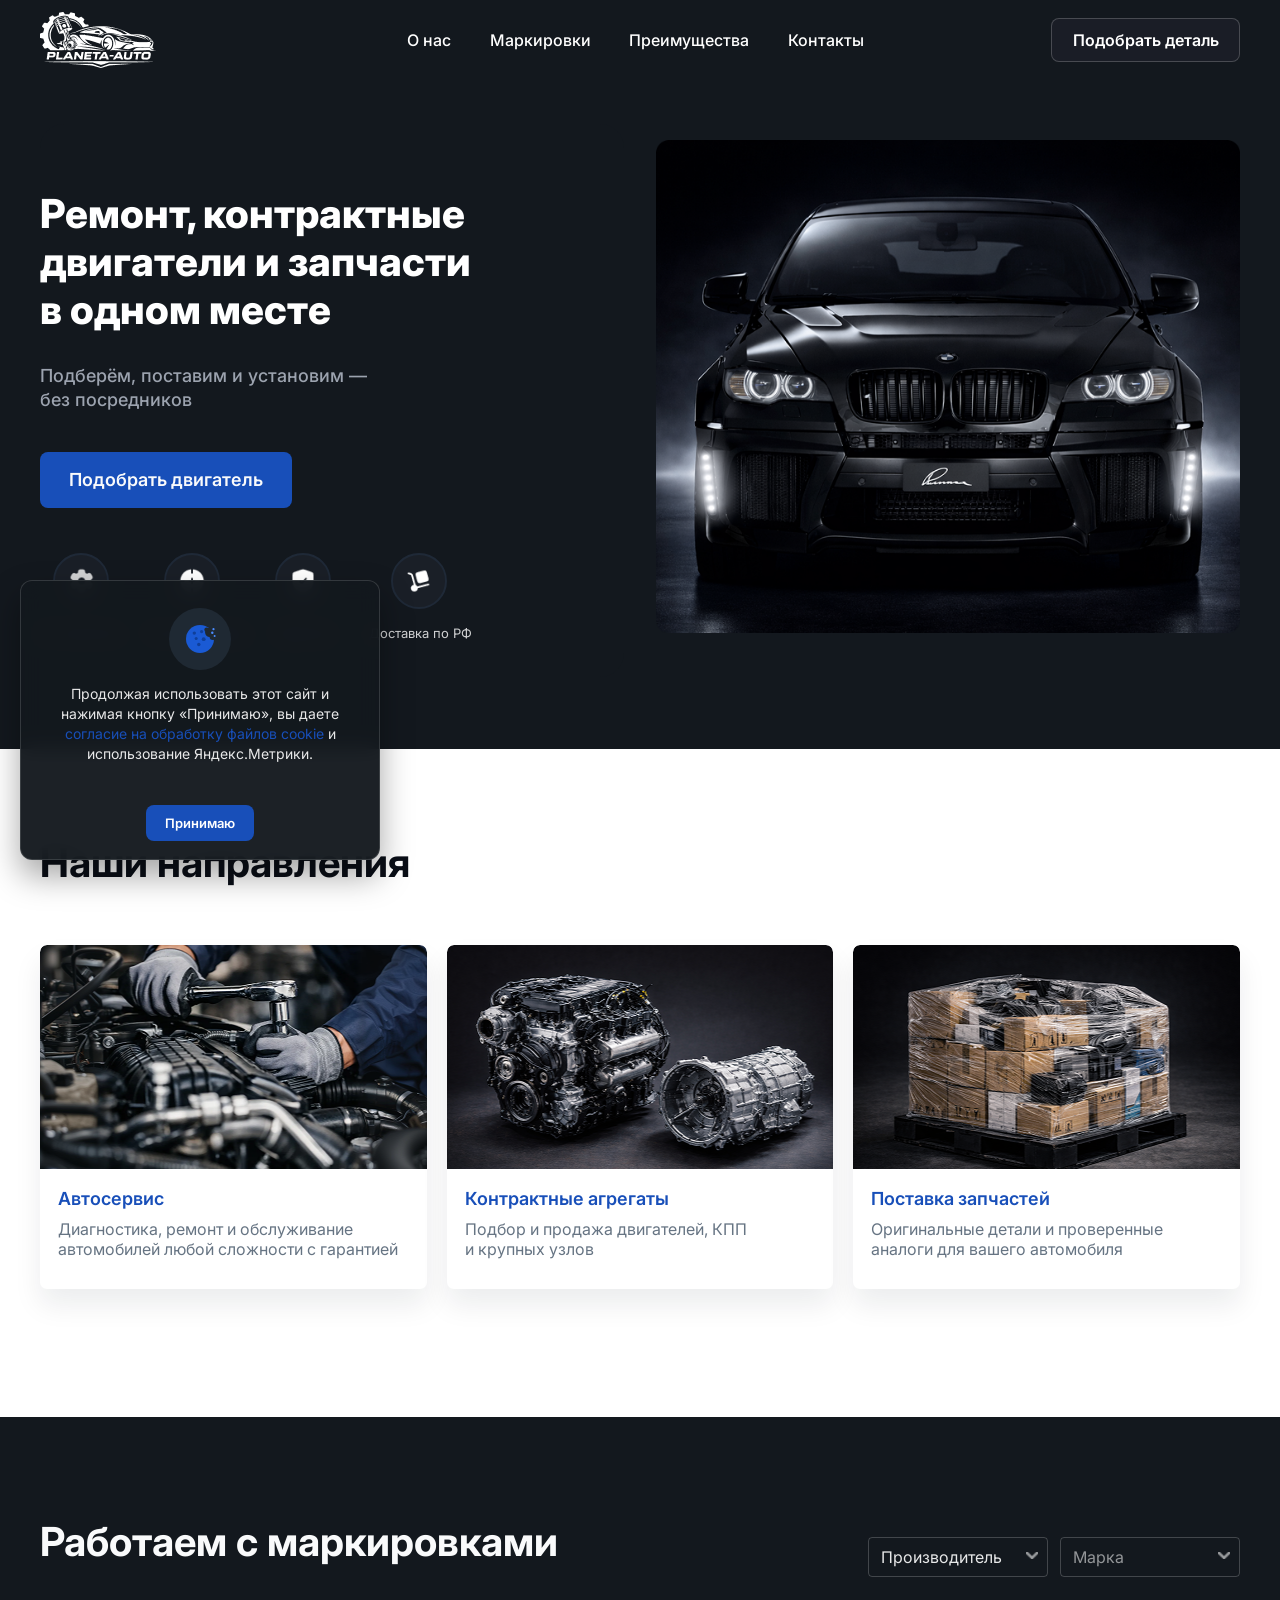
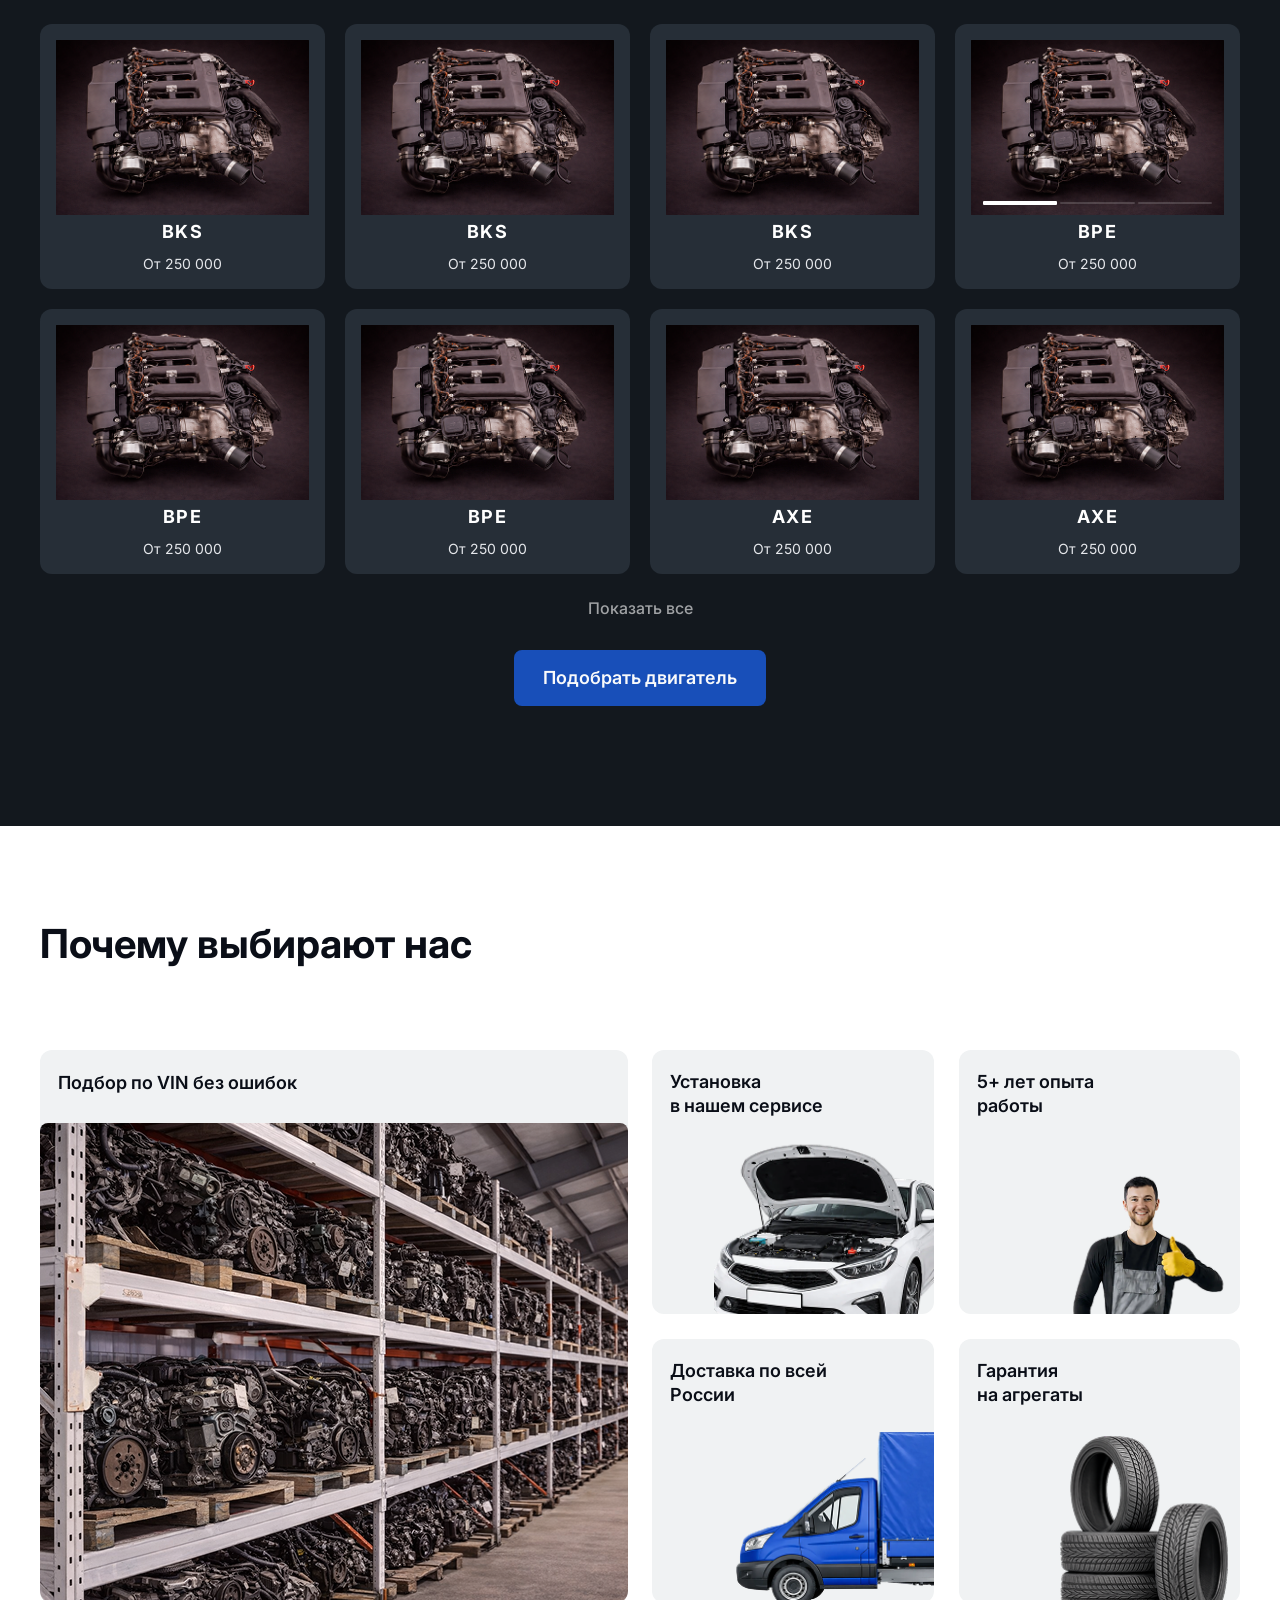
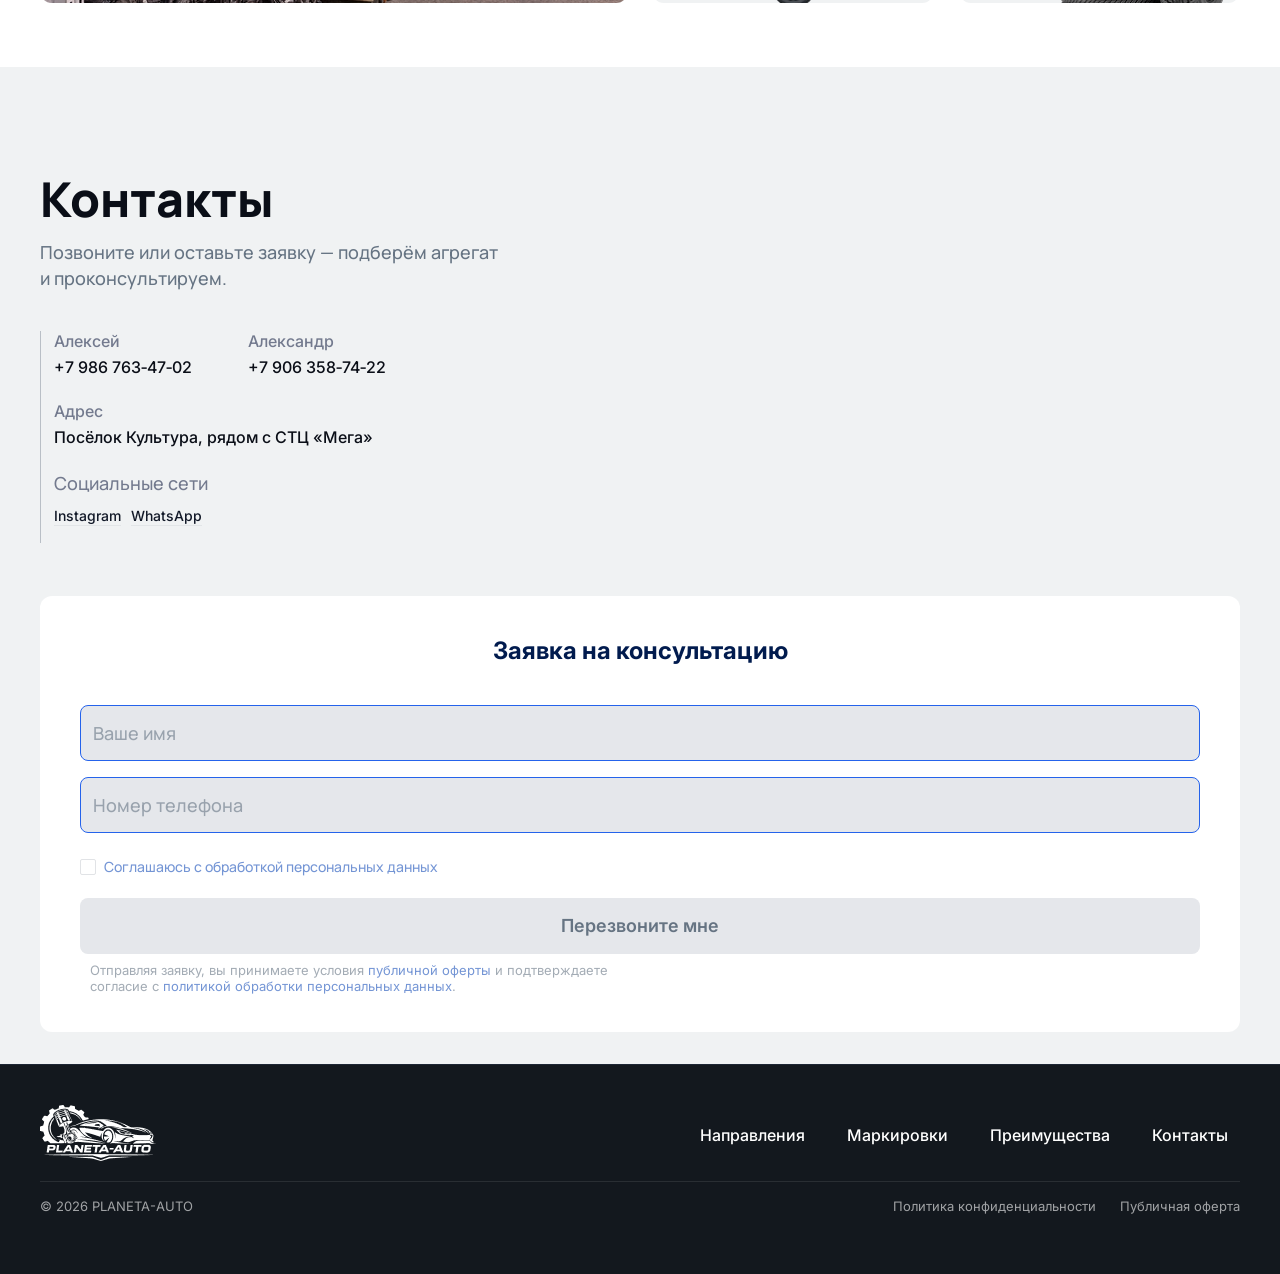
==== index.html @ 1bc1a7fd "ывф" ====
<!DOCTYPE html>
<html lang="ru">
<head>
  <meta charset="UTF-8" />
  <meta
    name="viewport"
    content="width=device-width, initial-scale=1.0, maximum-scale=1.0, user-scalable=no"
  />
  <title>Planeta Auto — Ремонт и контрактные двигатели</title>
  <link rel="preconnect" href="https://fonts.googleapis.com" />
  <link rel="preconnect" href="https://fonts.gstatic.com" crossorigin />
  <link
    href="https://fonts.googleapis.com/css2?family=Inter:wght@400;500;600;700&family=Manrope:wght@400;500;600;700;800&display=swap"
    rel="stylesheet"
  />
  <link rel="stylesheet" href="styles.css" />
</head>
<body>
  <header class="header">
    <div class="container header__inner">
      <a href="#hero" class="header__logo">
        <img src="assets/Logo.png" alt="Planeta Auto" class="header__logo-img" />
      </a>

      <nav class="nav" id="mainNav">
        <button type="button" class="nav__close" aria-label="Закрыть меню" id="navClose">
          <img src="assets/FrameCross.png" alt="" width="24" height="24" />
        </button>
        <ul class="nav__list">
          <li class="nav__item">
            <a href="#directions" class="nav__link">
              <span class="nav__link-text--desktop">О нас</span>
              <span class="nav__link-text--mobile">Направления</span>
            </a>
          </li>
          <li class="nav__item"><a href="#marks" class="nav__link">Маркировки</a></li>
          <li class="nav__item"><a href="#services" class="nav__link">Преимущества</a></li>
          <li class="nav__item"><a href="#contacts" class="nav__link">Контакты</a></li>
        </ul>
        <div class="nav__social">
          <a href="#" class="nav__social-link">Instagram</a>
          <a href="#" class="nav__social-link">WhatsApp</a>
        </div>
      </nav>

      <div class="header__right">
        <a href="#consult" class="btn btn--outline header__cta">Подобрать деталь</a>
        <button class="burger" aria-label="Открыть меню">
          <span></span>
          <span></span>
          <span></span>
        </button>
      </div>
    </div>
  </header>

  <main>
    <section class="hero" id="hero">
      <div class="container hero__inner">
        <div class="hero__content">
          <h1 class="hero__title">
            <span class="hero__title-desktop">Ремонт, контрактные<br>двигатели и запчасти<br>в одном месте</span>
            <span class="hero__title-mobile">Контрактные двигатели и коробки передач с гарантией</span>
          </h1>
          <p class="hero__subtitle">
            <span class="hero__subtitle-desktop">Подберём, поставим и установим —<br>без посредников</span>
            <span class="hero__subtitle-mobile">Подберём и доставим агрегат<br>под ваш автомобиль</span>
          </p>

          <div class="hero__actions">
            <a href="#consult" class="btn btn--primary hero__primary-btn">Подобрать двигатель</a>
          </div>

          <ul class="hero__benefits">
            <li class="hero__benefit">
              <span class="hero__benefit-icon hero__benefit-icon--settings"></span>
              <span class="hero__benefit-label">Б/У агрегаты</span>
            </li>
            <li class="hero__benefit">
              <span class="hero__benefit-icon hero__benefit-icon--target"></span>
              <span class="hero__benefit-label">Точный подбор</span>
            </li>
            <li class="hero__benefit">
              <span class="hero__benefit-icon hero__benefit-icon--shield"></span>
              <span class="hero__benefit-label">Гарантия</span>
            </li>
            <li class="hero__benefit">
              <span class="hero__benefit-icon hero__benefit-icon--delivery"></span>
              <span class="hero__benefit-label">Доставка по РФ</span>
            </li>
          </ul>
        </div>

        <div class="hero__media">
          <div class="hero__image">
            <img src="assets/imgbmw.png" alt="BMW" class="hero__img" width="706" height="596" />
          </div>
        </div>
      </div>
    </section>

    <section class="section" id="directions">
      <div class="container">
        <h2 class="section__title">Наши направления</h2>

        <div class="cards cards--wide">
          <article class="card card--image-top">
            <div class="card__image card__image--dir1"></div>
            <div class="card__body">
              <h3 class="card__title">Автосервис</h3>
              <p class="card__text">
                Диагностика, ремонт и обслуживание автомобилей любой сложности с гарантией
              </p>
            </div>
          </article>

          <article class="card card--image-top">
            <div class="card__image card__image--dir2"></div>
            <div class="card__body">
              <h3 class="card__title">Контрактные агрегаты</h3>
              <p class="card__text">
                Подбор и продажа двигателей, КПП<br class="directions-break-desktop">и крупных узлов
              </p>
            </div>
          </article>

          <article class="card card--image-top">
            <div class="card__image card__image--dir3"></div>
            <div class="card__body">
              <h3 class="card__title">Поставка запчастей</h3>
              <p class="card__text">
                Оригинальные детали и проверенные аналоги для вашего автомобиля
              </p>
            </div>
          </article>
        </div>
      </div>
    </section>

    <section class="section section--dark" id="marks">
      <div class="container">
        <div class="section__header">
          <h2 class="section__title section__title--light">Работаем с маркировками</h2>
          <div class="section__filters">
            <div class="marks-filter--desktop">
              <div class="filter-dropdown filter-dropdown--maker-pc" data-filter="maker-pc">
                <button type="button" class="filter-dropdown__button" id="marksFilterMakerPc">
                  <span class="filter-dropdown__text">Производитель</span>
                  <span class="filter-dropdown__icon"></span>
                </button>
                <div class="filter-dropdown__list" id="marksMakerListPc"></div>
              </div>
              <div class="filter-dropdown filter-dropdown--brand-pc" data-filter="brand-pc">
                <button type="button" class="filter-dropdown__button" id="marksFilterBrandPc" disabled>
                  <span class="filter-dropdown__text">Марка</span>
                  <span class="filter-dropdown__icon"></span>
                </button>
                <div class="filter-dropdown__list" id="marksBrandListPc"></div>
              </div>
            </div>
            <div class="marks-filter--combined">
              <div class="filter-dropdown filter-dropdown--combined" data-filter="maker-brand">
                <button type="button" class="filter-dropdown__button" id="marksFilterBtn">
                  <span class="filter-dropdown__text">Производитель и марка</span>
                  <span class="filter-dropdown__icon"></span>
                </button>
              </div>
            </div>
          </div>
        </div>

        <div class="cards cards--marks cards--marks--collapsed" id="marksCardsContainer">
          <article class="card card--mark" data-popularity="1" data-maker="nissan">
            <div class="card__image card__image--mark" data-slides="assets/mark.png">
              <div class="mark-slider"></div>
            </div>
            <div class="card__body">
              <h3 class="card__title card__title--light">BKS</h3>
              <p class="card__text card__text--muted">От 250 000</p>
            </div>
          </article>

          <article class="card card--mark" id="mark-card-2" data-popularity="4" data-maker="nissan">
            <div class="card__image card__image--mark" id="mark-card-gallery" data-slides="assets/mark.png" data-gallery="assets/FrameMain1.png,assets/FrameCar.png">
              <div class="mark-slider"></div>
            </div>
            <div class="card__body">
              <h3 class="card__title card__title--light">BPE</h3>
              <p class="card__text card__text--muted">От 250 000</p>
            </div>
          </article>

          <article class="card card--mark" data-popularity="7" data-maker="great-wall" data-brand="tank">
            <div class="card__image card__image--mark" data-slides="assets/mark.png">
              <div class="mark-slider"></div>
            </div>
            <div class="card__body">
              <h3 class="card__title card__title--light">AXE</h3>
              <p class="card__text card__text--muted">От 250 000</p>
            </div>
          </article>

          <article class="card card--mark" data-popularity="10" data-maker="">
            <div class="card__image card__image--mark" data-slides="assets/mark.png">
              <div class="mark-slider"></div>
            </div>
            <div class="card__body">
              <h3 class="card__title card__title--light">CAS</h3>
              <p class="card__text card__text--muted">Цена по запросу</p>
            </div>
          </article>

          <article class="card card--mark" data-popularity="2" data-maker="great-wall" data-brand="haval">
            <div class="card__image card__image--mark" data-slides="assets/mark.png">
              <div class="mark-slider"></div>
            </div>
            <div class="card__body">
              <h3 class="card__title card__title--light">BKS</h3>
              <p class="card__text card__text--muted">От 250 000</p>
            </div>
          </article>

          <article class="card card--mark" data-popularity="5" data-maker="great-wall" data-brand="tank">
            <div class="card__image card__image--mark" data-slides="assets/mark.png">
              <div class="mark-slider"></div>
            </div>
            <div class="card__body">
              <h3 class="card__title card__title--light">BPE</h3>
              <p class="card__text card__text--muted">От 250 000</p>
            </div>
          </article>

          <article class="card card--mark" data-popularity="8" data-maker="mazda">
            <div class="card__image card__image--mark" data-slides="assets/mark.png">
              <div class="mark-slider"></div>
            </div>
            <div class="card__body">
              <h3 class="card__title card__title--light">AXE</h3>
              <p class="card__text card__text--muted">От 250 000</p>
            </div>
          </article>

          <article class="card card--mark" data-popularity="11" data-maker="mazda">
            <div class="card__image card__image--mark" data-slides="assets/mark.png">
              <div class="mark-slider"></div>
            </div>
            <div class="card__body">
              <h3 class="card__title card__title--light">CAS</h3>
              <p class="card__text card__text--muted">Цена по запросу</p>
            </div>
          </article>

          <article class="card card--mark" data-popularity="3" data-maker="great-wall" data-brand="tank">
            <div class="card__image card__image--mark" data-slides="assets/mark.png">
              <div class="mark-slider"></div>
            </div>
            <div class="card__body">
              <h3 class="card__title card__title--light">BKS</h3>
              <p class="card__text card__text--muted">От 250 000</p>
            </div>
          </article>

          <article class="card card--mark" data-popularity="6" data-maker="nissan">
            <div class="card__image card__image--mark" data-slides="assets/mark.png">
              <div class="mark-slider"></div>
            </div>
            <div class="card__body">
              <h3 class="card__title card__title--light">BPE</h3>
              <p class="card__text card__text--muted">От 250 000</p>
            </div>
          </article>

          <article class="card card--mark" data-popularity="9" data-maker="mazda">
            <div class="card__image card__image--mark" data-slides="assets/mark.png">
              <div class="mark-slider"></div>
            </div>
            <div class="card__body">
              <h3 class="card__title card__title--light">AXE</h3>
              <p class="card__text card__text--muted">От 250 000</p>
            </div>
          </article>

          <article class="card card--mark" data-popularity="12" data-maker="">
            <div class="card__image card__image--mark" data-slides="assets/mark.png">
              <div class="mark-slider"></div>
            </div>
            <div class="card__body">
              <h3 class="card__title card__title--light">CAS</h3>
              <p class="card__text card__text--muted">Цена по запросу</p>
            </div>
          </article>
        </div>

        <div class="marks-show-all-wrapper" id="marksShowAllWrapper" hidden>
          <a href="#" class="marks-show-all" id="marksShowAllLink">Показать все</a>
        </div>

        <div class="section__cta">
          <a href="#consult" class="btn btn--primary hero__primary-btn">Подобрать двигатель</a>
        </div>
      </div>
    </section>

    <div class="filter-panel-overlay" id="filterPanelOverlay" aria-hidden="true">
      <div class="filter-panel" id="filterPanel">
        <header class="filter-panel__header">
          <button type="button" class="filter-panel__close" aria-label="Закрыть" id="filterPanelClose">
            <img src="assets/FrameCross.png" alt="" width="24" height="24" />
          </button>
          <h3 class="filter-panel__title">Производитель и марка</h3>
          <span class="filter-panel__header-spacer"></span>
        </header>
        <div class="filter-panel__fields">
          <button type="button" class="filter-panel__field filter-panel__field--maker" id="filterPanelMaker">
            <span class="filter-panel__field-text">Производитель</span>
            <span class="filter-panel__field-icon"></span>
          </button>
          <button type="button" class="filter-panel__field filter-panel__field--brand" id="filterPanelBrand" disabled>
            <span class="filter-panel__field-text">Марка</span>
            <span class="filter-panel__field-icon"></span>
          </button>
        </div>
        <div class="filter-panel__content"></div>
        <div class="filter-panel__actions">
          <button type="button" class="filter-panel__btn filter-panel__btn--primary" id="filterPanelShow">Показать</button>
          <button type="button" class="filter-panel__btn filter-panel__btn--secondary" id="filterPanelReset">Сбросить</button>
        </div>
      </div>
    </div>

    <div class="maker-picker-overlay" id="makerPickerOverlay" aria-hidden="true">
      <div class="maker-picker">
        <header class="maker-picker__header">
          <button type="button" class="maker-picker__back" aria-label="Назад" id="makerPickerBack">
            <span class="maker-picker__back-icon">
              <svg width="28" height="24" viewBox="0 0 28 24" fill="none" xmlns="http://www.w3.org/2000/svg" aria-hidden="true">
                <path d="M7 7L0 12L7 17M0 12H16" stroke="currentColor" stroke-width="2" stroke-linecap="round" stroke-linejoin="round"/>
              </svg>
            </span>
          </button>
          <h3 class="maker-picker__title">Производитель</h3>
          <span class="maker-picker__header-spacer"></span>
        </header>
        <div class="maker-picker__list" id="makerPickerList"></div>
        <div class="maker-picker__actions">
          <button type="button" class="maker-picker__apply" id="makerPickerApply">Применить</button>
        </div>
      </div>
    </div>

    <div class="maker-picker-overlay" id="brandPickerOverlay" aria-hidden="true">
      <div class="maker-picker brand-picker">
        <header class="maker-picker__header">
          <button type="button" class="maker-picker__back" aria-label="Назад" id="brandPickerBack">
            <span class="maker-picker__back-icon">
              <svg width="28" height="24" viewBox="0 0 28 24" fill="none" xmlns="http://www.w3.org/2000/svg" aria-hidden="true">
                <path d="M7 7L0 12L7 17M0 12H16" stroke="currentColor" stroke-width="2" stroke-linecap="round" stroke-linejoin="round"/>
              </svg>
            </span>
          </button>
          <h3 class="maker-picker__title">Марка</h3>
          <span class="maker-picker__header-spacer"></span>
        </header>
        <div class="maker-picker__list" id="brandPickerList"></div>
        <div class="maker-picker__actions">
          <button type="button" class="maker-picker__apply brand-picker__apply" id="brandPickerApply">Применить</button>
        </div>
      </div>
    </div>

    <div class="lightbox card-modal" id="lightbox" aria-hidden="true">
      <div class="lightbox__backdrop"></div>
      <div class="lightbox__panel card-modal__panel">
        <button type="button" class="card-modal__close" aria-label="Закрыть">
          <img src="assets/FrameCross.png" alt="" width="48" height="48" />
        </button>
        <div class="card-modal__thumbnails" id="cardModalThumbnails"></div>
        <div class="card-modal__main">
          <div class="card-modal__counter" id="cardModalCounter"></div>
          <img src="" alt="Просмотр двигателя" class="card-modal__image" id="cardModalMainImage" />
          <div class="card-modal__mobile-slider" id="cardModalMobileSlider"></div>
        </div>
      </div>
    </div>

    <section class="section" id="services">
      <div class="container">
        <h2 class="section__title section__title--services-desktop">Почему выбирают нас</h2>
        <h2 class="section__title section__title--services-mobile">Почему выбирают наш автосервис</h2>

        <div class="grid why">
          <div class="why__main card card--white">
            <div class="card__body">
              <h3 class="card__title">Подбор по VIN без ошибок</h3>
            </div>
            <div class="card__image card__image--why-main"></div>
          </div>

          <div class="why__side">
            <div class="why__item card card--white why__item--service">
              <div class="card__body">
                <h3 class="card__title">Установка<br>в нашем сервисе</h3>
              </div>
              <div class="card__image card__image--why1"></div>
              <img src="assets/FrameCar.png" alt="" class="card__frame" />
            </div>

            <div class="why__item card card--white why__item--experience">
              <div class="card__body">
                <h3 class="card__title">5+ лет опыта<br>работы</h3>
              </div>
              <div class="card__image card__image--why2"></div>
              <img src="assets/FrameMan.png" alt="" class="card__frame card__frame--man" />
            </div>

            <div class="why__item card card--white why__item--delivery">
              <div class="card__body">
                <h3 class="card__title">Доставка по всей<br>России</h3>
              </div>
              <div class="card__image card__image--why3"></div>
              <img src="assets/FrameFurgon.png" alt="" class="card__frame card__frame--furgon" />
            </div>

            <div class="why__item card card--white why__item--guarantee">
              <div class="card__body">
                <h3 class="card__title">Гарантия<br>на агрегаты</h3>
              </div>
              <div class="card__image card__image--why4"></div>
              <img src="assets/FrameKoleso.png" alt="" class="card__frame card__frame--koleso" />
            </div>
          </div>
        </div>
      </div>
    </section>

    <section class="section section--soft" id="contacts">
      <div class="container contacts">
        <div class="contacts__info">
          <h2 class="section__title">Контакты</h2>
          <p class="contacts__text">
            Позвоните или оставьте заявку — подберём агрегат<br>
            <span class="contacts__text-line">и проконсультируем.</span>
          </p>

          <div class="contacts__grid">
            <div class="contacts__row contacts__row--people">
              <div class="contacts__person">
                <div class="contacts__label">Алексей</div>
                <a href="tel:+79867634702" class="contacts__value">+7 986 763‑47‑02</a>
              </div>
              <div class="contacts__person">
                <div class="contacts__label">Александр</div>
                <a href="tel:+79063587422" class="contacts__value">+7 906 358‑74‑22</a>
              </div>
            </div>

            <div class="contacts__row contacts__row--address">
              <div class="contacts__cell-label">Адрес</div>
              <div class="contacts__cell-value">
                Посёлок Культура, рядом с СТЦ «Мега»
              </div>
            </div>

            <div class="contacts__row contacts__row--socials">
              <div class="contacts__cell-label">Социальные сети</div>
              <div class="contacts__cell-value contacts__socials">
                <a href="#" class="contacts__social-link">Instagram</a>
                <a href="#" class="contacts__social-link">WhatsApp</a>
              </div>
            </div>
          </div>
        </div>

        <div class="contacts__form-wrapper" id="consult">
          <h3 class="contacts__form-title">Заявка на консультацию</h3>
          <form class="form" id="consultForm">
            <div class="form__field form__field--contacts">
              <label for="name">Ваше имя</label>
              <input
                type="text"
                id="name"
                name="name"
                placeholder="Ваше имя"
              />
            </div>
            <div class="form__field form__field--contacts">
              <label for="phone">Номер телефона</label>
              <input
                type="tel"
                id="phone"
                name="phone"
                placeholder="Номер телефона"
              />
            </div>

            <div class="form__checkbox">
              <input type="checkbox" id="consultFormCheckbox" />
              <a href="SoglasieNaObrabotky.html" class="form__checkbox-link">Соглашаюсь с обработкой персональных данных</a>
            </div>

            <button type="submit" class="btn btn--primary btn--full contacts__submit">
              <span class="contacts__submit-text-desktop">Перезвоните мне</span>
              <span class="contacts__submit-text-mobile">Оставить заявку</span>
            </button>

            <p class="form__note form__note--contacts form__note--contacts-desktop">
              <span class="form__note-line form__note-line--first">
                Отправляя заявку, вы принимаете условия
                <a href="PublichnayaAferta.html" class="form__legal-link">публичной оферты</a>
                и подтверждаете
              </span>
              <span class="form__note-line">
                согласие с
                <a href="SoglasieNaObrabotky.html" class="form__legal-link">политикой обработки персональных данных</a>.
              </span>
            </p>
            <p class="form__note form__note--contacts form__note--contacts-mobile">
              Отправляя заявку, вы соглашаетесь с
              <a href="PublichnayaAferta.html" class="form__legal-link">офертой</a>
              и
              <a href="SoglasieNaObrabotky.html" class="form__legal-link">политикой обработки данных</a>.
            </p>

            <p class="form__success" id="formSuccess" hidden>
              Заявка отправлена! Мы свяжемся с вами в ближайшее время.
            </p>
          </form>
        </div>
      </div>
    </section>
  </main>

  <footer class="footer">
    <div class="container">
      <div class="footer__inner">
        <div class="footer__left">
          <div class="header__logo footer__logo">
            <img src="assets/Logo.png" alt="Planeta Auto" class="header__logo-img" />
          </div>
        </div>

        <nav class="footer__nav">
          <a href="#directions" class="footer__link">
            <span class="footer__link-text--desktop">Направления</span>
            <span class="footer__link-text--mobile">Направления</span>
          </a>
          <a href="#marks" class="footer__link">Маркировки</a>
          <a href="#services" class="footer__link">Преимущества</a>
          <a href="#contacts" class="footer__link">Контакты</a>
        </nav>
      </div>

      <div class="footer__line"></div>
      <div class="footer__bottom">
        <p class="footer__legal">© 2026&nbsp;PLANETA-AUTO</p>
        <div class="footer__legal-links">
          <a href="PolitikaConfidencialnosti.html" class="footer__legal-link"><span class="footer__legal-link-text--desktop">Политика конфиденциальности</span><span class="footer__legal-link-text--mobile">Конфиденциальности</span></a>
          <a href="PublichnayaAferta.html" class="footer__legal-link">Публичная оферта</a>
        </div>
      </div>
    </div>
  </footer>

  <div class="consult-modal" id="consultModal" aria-hidden="true">
    <div class="consult-modal__backdrop"></div>
    <div class="consult-modal__dialog" role="dialog" aria-labelledby="consultModalTitle">
      <button type="button" class="consult-modal__close" aria-label="Закрыть">&times;</button>
      <h3 class="consult-modal__title" id="consultModalTitle">Заявка на консультацию</h3>
      <form class="form consult-modal__form" id="consultModalForm">
        <div class="form__field form__field--contacts">
          <label for="consultName">Ваше имя</label>
          <input type="text" id="consultName" name="name" placeholder="Ваше имя" />
        </div>
        <div class="form__field form__field--contacts">
          <label for="consultPhone">Номер телефона</label>
          <input type="tel" id="consultPhone" name="phone" placeholder="Номер телефона" autocomplete="tel" />
        </div>
        <div class="form__checkbox">
          <input type="checkbox" id="consultModalCheckbox" />
          <a href="SoglasieNaObrabotky.html" class="form__checkbox-link">Соглашаюсь с обработкой персональных данных</a>
        </div>
        <button type="submit" class="btn btn--primary btn--full contacts__submit consult-modal__submit">
          <span class="consult-modal__submit-text--desktop">Перезвоните мне</span>
          <span class="consult-modal__submit-text--mobile">Оставить заявку</span>
        </button>
        <p class="form__note form__note--contacts consult-modal__note">
          <span class="consult-modal__note-text--desktop">
            <span class="form__note-line form__note-line--first">
              Отправляя заявку, вы принимаете условия
              <a href="PublichnayaAferta.html" class="form__legal-link">публичной оферты</a>
              и подтверждаете
            </span>
            <span class="form__note-line">
              согласие с
              <a href="SoglasieNaObrabotky.html" class="form__legal-link">политикой обработки персональных данных</a>.
            </span>
          </span>
          <span class="consult-modal__note-text--mobile">
            Отправляя заявку, вы соглашаетесь с
            <a href="PublichnayaAferta.html" class="form__legal-link">офертой</a>
            и
            <a href="SoglasieNaObrabotky.html" class="form__legal-link">политикой обработки данных</a>.
          </span>
        </p>
        <p class="form__success consult-modal__success" id="consultModalSuccess" hidden>
          Заявка отправлена! Мы свяжемся с вами в ближайшее время.
        </p>
      </form>
    </div>
  </div>

  <div class="cookie-banner" id="cookieBanner" role="region" aria-label="Уведомление о cookie" hidden>
    <span class="cookie-banner__icon" aria-hidden="true">
      <svg width="48" height="48" viewBox="0 0 40 40" fill="none" xmlns="http://www.w3.org/2000/svg">
        <defs>
          <mask id="cookieBiteMask">
            <rect width="40" height="40" fill="#ffffff" />
            <circle cx="29.7" cy="13.4" r="4.6" fill="#000000" />
            <circle cx="32.9" cy="17.8" r="3.3" fill="#000000" />
            <circle cx="26.7" cy="10.8" r="2.4" fill="#000000" />
          </mask>
        </defs>

        <circle cx="20" cy="20" r="14" fill="#1A5AD4" mask="url(#cookieBiteMask)" />
        <circle cx="14.3" cy="14.1" r="1.7" fill="#0F3F9A" />
        <circle cx="21.6" cy="12.6" r="1.6" fill="#0F3F9A" />
        <circle cx="16.2" cy="19.4" r="1.5" fill="#0F3F9A" />
        <circle cx="23.7" cy="20.2" r="1.9" fill="#0F3F9A" />
        <circle cx="18.8" cy="25.5" r="1.7" fill="#0F3F9A" />

        <circle cx="32.3" cy="13.7" r="1.2" fill="#4A8BFF" />
        <circle cx="34.6" cy="17.1" r="1" fill="#4A8BFF" />
        <circle cx="33.5" cy="10.2" r="1.1" fill="#4A8BFF" />
      </svg>
    </span>
    <p class="cookie-banner__text">
      Продолжая использовать этот сайт и нажимая кнопку «Принимаю», вы даете
      <a href="SoglasieCookie.html" class="cookie-banner__link">
        согласие на обработку файлов cookie
      </a>
      и использование Яндекс.Метрики.
    </p>
    <button type="button" class="cookie-banner__btn" id="cookieBannerAccept">Принимаю</button>
  </div>

  <script src="script.js"></script>
</body>
</html>
---- styles.css ----
:root {
  --bg-dark: #13181e;
  --bg-darker: #020411;
  --bg-soft: #f4f5f8;
  --card-dark: #111522;
  --card-dark-soft: #181d2b;
  --card-white: #ffffff;
  --accent: #2563eb;
  --accent-soft: rgba(37, 99, 235, 0.12);
  --accent-hover: #1d4ed8;
  --text-main: #f9fafb;
  --text-muted: #9ca3af;
  --text-dark: #111827;
  --border-subtle: #1f2937;
  --radius-lg: 24px;
  --radius-md: 18px;
  --radius-sm: 12px;
  --shadow-soft: 0 18px 40px rgba(0, 0, 0, 0.55);
}

*,
*::before,
*::after {
  box-sizing: border-box;
}

html {
  overflow-x: hidden;
  width: 100%;
}

html,
body {
  margin: 0;
  padding: 0;
}

body {
  overflow-x: hidden;
  max-width: 100vw;
  min-height: 100vh;
  font-family: "Inter", system-ui, -apple-system, BlinkMacSystemFont, "Segoe UI",
    sans-serif;
  background-color: var(--bg-dark);
  color: var(--text-main);
}

img {
  max-width: 100%;
  display: block;
}

a {
  color: inherit;
  text-decoration: none;
}

button {
  font-family: inherit;
}

.container {
  width: 100%;
  max-width: 1268px;
  margin: 0 auto;
  padding-inline: 20px;
  box-sizing: border-box;
}

.header {
  position: fixed;
  top: 0;
  left: 0;
  right: 0;
  width: 100%;
  z-index: 1000;
  background: #13181e;
  backdrop-filter: blur(16px);
  box-sizing: border-box;
}

.header__inner {
  display: flex;
  align-items: center;
  justify-content: space-between;
  gap: clamp(12px, 2vw, 32px);
  padding-block: 12px;
  box-sizing: border-box;
  min-height: 80px;
}

.header__logo {
  display: inline-flex;
  align-items: center;
  margin-left: 0;
  margin-right: clamp(16px, 5vw, 100px);
  flex-shrink: 0;
}

.header__logo-img {
  height: 56px;
  width: auto;
  display: block;
}

.nav {
  flex: 1;
  min-width: 0;
}

.nav__list {
  display: flex;
  align-items: center;
  justify-content: center;
  gap: clamp(20px, 3vw, 56px);
  list-style: none;
  margin: 0;
  padding: 0;
}

.nav__link {
  font-size: 16px;
  font-weight: 500;
  line-height: 20px;
  letter-spacing: 0;
  color: #ffffff;
  transition: color 0.2s ease, opacity 0.2s ease;
}

.nav__link-text--desktop {
  display: none;
}

.nav__link-text--mobile {
  display: inline;
}

.header__right {
  display: flex;
  align-items: center;
  gap: clamp(12px, 2vw, 32px);
}

.header__cta {
  white-space: nowrap;
}

.nav__link.nav__link--active {
  color: #184fb9;
}

.nav__close,
.nav__social {
  display: none;
}

.burger {
  display: none;
  width: 44px;
  height: 44px;
  border: none;
  border-radius: 0;
  background: transparent;
  padding: 0;
  flex-direction: column;
  align-items: center;
  justify-content: center;
  gap: 6px;
  cursor: pointer;
}

.burger span {
  display: block;
  width: 35px;
  height: 3px;
  border-radius: 999px;
  background: #ffffff;
}

.btn {
  display: inline-flex;
  align-items: center;
  justify-content: center;
  gap: 6px;
  padding: 10px 22px;
  border-radius: 999px;
  border: none;
  font-size: 14px;
  font-weight: 500;
  cursor: pointer;
  transition: background-color 0.2s ease, color 0.2s ease,
    box-shadow 0.2s ease, transform 0.1s ease, border-color 0.2s ease;
}

.btn--primary {
  background: var(--accent);
  color: #f9fafb;
  box-shadow: 0 14px 28px rgba(37, 99, 235, 0.45);
}

.btn--primary:hover {
  background: var(--accent-hover);
  transform: translateY(-1px);
}

.hero__primary-btn {
  font-family: Inter, sans-serif;
  font-weight: 600;
  font-size: 18px;
  line-height: 24px;
  letter-spacing: 0;
  background: #184fb9;
  box-shadow: none;
  min-width: 252px;
  padding: 16px 28px;
  border-radius: 8px;
  gap: 10px;
}

.hero__primary-btn:hover {
  background: #184fb9;
  transform: none;
  color: rgba(255, 255, 255, 0.8);
}

.hero__primary-btn:active {
  color: #011b4e;
}

.btn--outline {
  background: transparent;
  color: var(--text-main);
  border: 1px solid rgba(156, 163, 175, 0.7);
}

.btn--outline:hover {
  border-color: rgba(249, 250, 251, 0.9);
  background: rgba(15, 23, 42, 0.7);
}

.btn.header__cta:hover {
  border-color: rgba(255, 255, 255, 0.2);
  background-color: #1a1d26;
  color: #ffffff;
}

.btn--full {
  width: 100%;
}

.btn.header__cta {
  padding: 8px 20px;
  min-width: 189px;
  height: 44px;
  border-radius: 8px;
  gap: 10px;
  border-width: 1px;
  border-color: rgba(255, 255, 255, 0.2);
  font-size: 16px;
  font-weight: 600;
  line-height: 20px;
  letter-spacing: 0;
  color: #ffffff;
  background-color: #1a1d26;
}

.hero {
  padding-block: 44px 72px;
  background: #13181e;
}

.hero__inner {
  display: grid;
  grid-template-columns: minmax(0, 1.1fr) minmax(0, 1.1fr);
  gap: 32px;
  align-items: stretch;
}

.hero__content {
  padding: 66px 32px 36px;
  border-radius: var(--radius-lg);
  background: #13181e;
  box-shadow: none;
}

.hero__title {
  margin: 0 0 40px;
  font-family: Inter, system-ui, -apple-system, BlinkMacSystemFont, "Segoe UI", sans-serif;
  font-weight: 600;
  font-size: 32px;
  line-height: 40px;
  letter-spacing: 0;
  color: #ffffff;
  text-align: center;
}

.hero__title-mobile {
  display: none;
}

.hero__title-desktop {
  display: inline;
}

.hero__subtitle {
  margin: 0 auto 40px;
  font-family: Inter, system-ui, -apple-system, BlinkMacSystemFont, "Segoe UI", sans-serif;
  font-weight: 500;
  font-size: 16px;
  line-height: 20px;
  letter-spacing: 0;
  color: var(--text-muted);
  text-align: center;
  max-width: 480px;
}

.hero__subtitle-mobile {
  display: none;
}

.hero__subtitle-desktop {
  display: inline;
}

@media (min-width: 769px) {
  .hero__content {
    padding-left: 0;
  }
  .hero__image {
    margin-top: 16px;
  }
  .hero__title {
    font-family: Inter, system-ui, -apple-system, BlinkMacSystemFont, "Segoe UI", sans-serif;
    font-weight: 800;
    font-size: 40px;
    line-height: 48px;
    letter-spacing: 0;
    text-align: left;
    margin-bottom: 30px;
  }
  .hero__subtitle {
    font-family: Inter, system-ui, -apple-system, BlinkMacSystemFont, "Segoe UI", sans-serif;
    font-weight: 500;
    font-size: 18px;
    line-height: 24px;
    letter-spacing: 0;
    text-align: left;
    margin-left: 0;
    margin-bottom: 55px;
  }
  .hero__actions {
    align-items: flex-start;
    margin-left: 0;
    margin-right: auto;
  }
  .hero__benefits {
    flex-wrap: nowrap;
    justify-content: space-between;
    width: 425px;
    gap: 10px;
    margin-left: 0;
    padding-left: 0;
    transform: translateX(-5px);
  }
  .hero__benefit {
    align-items: flex-start;
  }
  .hero__benefit:nth-child(2) {
    transform: translateX(0);
  }
  .hero__benefit-icon--target,
  .hero__benefit-icon--delivery {
    transform: none;
  }
  .hero__benefit-label {
    text-align: left;
  }
}

.hero__actions {
  display: flex;
  flex-direction: column;
  width: 343px;
  min-height: 116px;
  gap: 32px;
  align-items: center;
  justify-content: center;
  margin: -45px auto 50px;
}

@media (min-width: 769px) {
  .hero__actions {
    align-items: flex-start;
    margin: -45px 0 65px 0;
  }
}

.hero__actions .hero__primary-btn {
  width: 252px;
  height: 56px;
  box-sizing: border-box;
}

.hero__benefits {
  list-style: none;
  margin: -50px 0 0;
  padding: 0;
  display: flex;
  flex-wrap: wrap;
  gap: 24px;
}

@media (min-width: 769px) {
  .hero__benefits {
    flex-wrap: nowrap;
    gap: 10px;
  }
}

.hero__benefit {
  display: flex;
  flex-direction: column;
  align-items: center;
  gap: 16px;
  font-size: 13px;
  color: var(--text-main);
}

.hero__benefit-icon {
  width: 56px;
  height: 56px;
  border-radius: 999px;
  display: grid;
  place-items: center;
  background: #111827;
  border: 2px solid #1f2937;
  box-shadow: none;
  background-position: center;
  background-repeat: no-repeat;
  background-size: 28px 28px;
}

.hero__benefit-label {
  font-family: Inter, system-ui, -apple-system, BlinkMacSystemFont, "Segoe UI", sans-serif;
  font-weight: 400;
  font-size: 13px;
  line-height: 16px;
  letter-spacing: 0;
  text-align: center;
  color: #ffffff;
  opacity: 0.8;
  white-space: nowrap;
  width: 91px;
  height: 16px;
}

.hero__benefit-icon--settings {
  background-image: url("assets/Settings.png");
}

.hero__benefit:nth-child(2) {
  transform: translateX(-30px);
}

.hero__benefit-icon--target {
  background-image: url("assets/Target.png");
  transform: translateX(10px);
}

.hero__benefit-icon--shield {
  background-image: url("assets/Shield Check.png");
}

.hero__benefit-icon--delivery {
  background-image: url("assets/Delivery.png");
  transform: translateX(5px);
}

@media (min-width: 769px) {
  .hero__benefit-icon {
    background-color: rgba(57, 60, 78, 0.2);
  }
  .hero__benefit:nth-child(2) {
    transform: translateX(0);
  }
  .hero__benefit-icon--target {
    transform: none;
  }
}

.hero__media {
  display: flex;
  align-items: stretch;
}

.hero__image {
  position: relative;
  flex: 1;
  border-radius: var(--radius-lg);
  background: transparent;
  box-shadow: none;
  min-height: 0;
}

.hero__image::after {
  content: "";
  position: absolute;
  inset: 0;
  border-radius: inherit;
  box-shadow: none;
}

.hero__img {
  position: relative;
  z-index: 1;
  width: 100%;
  max-width: 706px;
  height: auto;
  object-fit: contain;
  display: block;
  margin-inline: auto;
}

.section {
  padding-block: 64px;
  background: #ffffff;
  color: var(--text-dark);
}

.section--dark {
  background: var(--bg-darker);
  color: var(--text-main);
}

.section--soft {
  background: var(--bg-soft);
}

.section__title {
  margin: 0 0 32px;
  font-size: 26px;
}

.section__title--light {
  color: var(--text-main);
}

.directions-break-desktop {
  display: none;
}

@media (min-width: 769px) {
  .directions-break-desktop {
    display: block;
  }
}

#directions.section {
  padding-block: 64px 128px;
}

#directions .section__title {
  margin-bottom: 64px;
  margin-top: 20px;
  font-family: Inter, system-ui, -apple-system, BlinkMacSystemFont, "Segoe UI", sans-serif;
  font-weight: 700;
  font-size: 24px;
  line-height: 28px;
  letter-spacing: 0;
  color: #0a0e17;
  white-space: nowrap;
}

#services .section__title {
  font-size: 40px;
  font-weight: 700;
  line-height: 48px;
  letter-spacing: 0;
  color: #0a0e17;
}

#services .section__title--services-mobile {
  display: none;
}

#marks.section {
  background: #13181e;
  padding: 120px 0;
}

#marks .container {
  max-width: 1268px;
}

#marks .section__title {
  margin: 0;
  font-family: Inter, system-ui, -apple-system, BlinkMacSystemFont, "Segoe UI", sans-serif;
  font-weight: 700;
  font-size: 24px;
  line-height: 28px;
  letter-spacing: 0;
}

.section__header {
  display: flex;
  align-items: center;
  justify-content: space-between;
  gap: 16px;
  margin-bottom: 28px;
}

#marks .section__header {
  align-items: center;
  margin-bottom: 64px;
}

@media (min-width: 769px) {
  .header__cta {
    margin-left: auto;
  }

  main {
    padding-top: 80px;
  }
  .header .container,
  .hero .container,
  #directions .container,
  #marks .container,
  #services .container,
  #contacts .container,
  .footer .container {
    width: 100%;
    max-width: min(1268px, calc(100vw - 40px));
    margin-left: auto;
    margin-right: auto;
    padding-inline: 20px;
    box-sizing: border-box;
  }
  .header__inner {
    min-width: 0;
  }
  #directions .section__title {
    font-family: Inter, system-ui, -apple-system, BlinkMacSystemFont, "Segoe UI", sans-serif;
    font-weight: 700;
    font-size: 40px;
    line-height: 100%;
    letter-spacing: 0;
    margin-top: 30px;
    margin-bottom: 82px;
  }
  #services .section__title {
    margin-top: 30px;
    margin-bottom: 82px;
  }
  #marks.section {
    padding-left: 0;
    padding-right: 0;
    box-sizing: border-box;
  }
  #marks .section__header {
    width: 100%;
    justify-content: space-between;
  }
  #marks .section__title {
    margin-top: -30px;
  }
  #marks .filter-dropdown--maker-pc .filter-dropdown__text,
  #marks .filter-dropdown--brand-pc .filter-dropdown__text {
    font-family: Inter, system-ui, -apple-system, BlinkMacSystemFont, "Segoe UI", sans-serif;
    font-weight: 400;
    font-size: 16px;
    line-height: 20px;
    letter-spacing: 0;
    color: #FFFFFF;
  }
  #marks .filter-dropdown--brand-pc .filter-dropdown__button:disabled .filter-dropdown__text {
    opacity: 0.6;
  }
}

.section__cta {
  margin-top: 32px;
  text-align: center;
}

#marks .section__filters {
  display: flex;
  align-items: center;
  gap: 12px;
}

.marks-filter--desktop {
  display: none;
}

.marks-filter--combined {
  display: block;
}

@media (min-width: 769px) {
  #marks .section__header {
    display: grid;
    grid-template-columns: 1fr auto;
    align-items: center;
    gap: 20px;
    margin-bottom: 87px;
  }
  #marks .section__title {
    grid-column: 1;
    min-width: 0;
    font-family: Inter, system-ui, -apple-system, BlinkMacSystemFont, "Segoe UI", sans-serif;
    font-weight: 700;
    font-size: 40px;
    line-height: 100%;
    letter-spacing: 0;
    overflow-wrap: break-word;
  }
  #marks .section__filters {
    grid-column: 2;
    flex-shrink: 0;
    justify-content: flex-end;
    display: flex;
    margin-right: 0;
    transform: none;
  }
  .marks-filter--desktop {
    display: flex;
    align-items: center;
    gap: 12px;
  }
  .marks-filter--combined {
    display: none;
  }
  .nav__link-text--desktop {
    display: inline;
  }
  .nav__link-text--mobile {
    display: none;
  }
  #services .why__item--service .card__body,
  #services .why__item--experience .card__body,
  #services .why__item--delivery .card__body,
  #services .why__item--guarantee .card__body {
    top: 20px !important;
    transform: none !important;
  }
  #services .why__side {
    grid-template-columns: repeat(2, minmax(0, 1fr));
    grid-auto-rows: 264px;
    column-gap: 25px;
    row-gap: 25px;
  }
  #services .why__item {
    width: 100%;
    min-width: 0;
    height: 264px;
    min-height: 264px;
  }
  #marks .section__filters {
    position: relative;
    z-index: 100;
  }
  #marks .filter-dropdown--maker-pc,
  #marks .filter-dropdown--brand-pc {
    position: relative;
    z-index: 100;
  }
  #marks .filter-dropdown--maker-pc .filter-dropdown__icon,
  #marks .filter-dropdown--brand-pc .filter-dropdown__icon {
    width: 12px;
    height: 20px;
    opacity: 0.6;
    filter: brightness(0) invert(1);
    background-size: contain;
    transform: translate(-5px, 5px);
  }
  #marks .filter-dropdown__list {
    z-index: 200;
  }
  #contacts .contacts__row--people {
    display: flex;
    flex-direction: row;
    flex-wrap: wrap;
    align-items: flex-start;
    gap: 32px;
  }
  #contacts .contacts__person + .contacts__person {
    padding-top: 12px;
  }
  #contacts .contacts__grid {
    margin-left: 5px;
  }
  #contacts .contacts__grid::before {
    left: -5px;
    height: 212px;
    max-height: 212px;
  }
  #contacts .contacts__form-wrapper {
    width: 620px;
    min-height: 436px;
    border-radius: 12px;
    padding: 40px;
    display: flex;
    flex-direction: column;
    gap: 16px;
    box-sizing: border-box;
    box-shadow: none;
    margin-top: -20px;
    background-color: #FFFFFF;
  }
  #contacts .form__checkbox {
    margin-bottom: 5px;
  }
  #contacts .contacts__submit {
    background-color: #E5E7EB;
  }
  .footer__bottom {
    flex-direction: row;
    justify-content: flex-start;
    align-items: center;
    text-align: left;
    width: 100%;
  }
  .footer__legal {
    margin-right: auto;
    margin-left: 30px;
  }
  .footer__legal-links {
    justify-content: flex-end;
  }
  #contacts .section__title {
    font-family: Manrope, system-ui, -apple-system, BlinkMacSystemFont, "Segoe UI", sans-serif;
    font-weight: 800;
    font-size: 48px;
    line-height: 56px;
    letter-spacing: 0;
  }
  #contacts .contacts__text {
    font-family: Manrope, system-ui, -apple-system, BlinkMacSystemFont, "Segoe UI", sans-serif;
    font-weight: 500;
    font-size: 18px;
    line-height: 100%;
    letter-spacing: 0;
  }
}

#marks .filter-dropdown {
  width: 180px;
}

#marks .filter-dropdown--combined {
  width: 343px;
}

#marks .filter-dropdown--combined .filter-dropdown__button,
#marks .filter-dropdown--maker-pc .filter-dropdown__button,
#marks .filter-dropdown--brand-pc .filter-dropdown__button {
  display: flex;
  flex-direction: row;
  align-items: center;
  width: 100%;
  height: 40px;
  border-radius: 4px;
  border: 1px solid #FFFFFF33;
  background-color: transparent;
  padding: 8px 4px 8px 12px;
  gap: 8px;
  box-sizing: border-box;
  color: rgba(255, 255, 255, 0.9);
}

#marks .filter-dropdown--maker-pc .filter-dropdown__button,
#marks .filter-dropdown--brand-pc .filter-dropdown__button {
  width: 180px;
}

#marks .filter-dropdown--combined .filter-dropdown__text {
  font-family: Inter, system-ui, -apple-system, BlinkMacSystemFont, "Segoe UI", sans-serif;
  font-weight: 600;
  font-size: 14px;
  line-height: 16px;
  letter-spacing: 0;
  color: rgba(255, 255, 255, 0.9);
  white-space: nowrap;
  overflow: hidden;
}

#marks .filter-dropdown--maker-pc .filter-dropdown__text,
#marks .filter-dropdown--brand-pc .filter-dropdown__text {
  font-family: Inter, system-ui, -apple-system, BlinkMacSystemFont, "Segoe UI", sans-serif;
  font-weight: 600;
  font-size: 14px;
  line-height: 16px;
  letter-spacing: 0;
  color: rgba(255, 255, 255, 0.9);
  white-space: nowrap;
  overflow: hidden;
  text-overflow: ellipsis;
  text-align: center;
}

@media (min-width: 769px) {
  #marks .filter-dropdown--maker-pc .filter-dropdown__text,
  #marks .filter-dropdown--brand-pc .filter-dropdown__text {
    font-family: Inter, system-ui, -apple-system, BlinkMacSystemFont, "Segoe UI", sans-serif;
    font-weight: 400;
    font-size: 16px;
    line-height: 20px;
    letter-spacing: 0;
  }
}

#marks .filter-dropdown--combined .filter-dropdown__icon {
  width: 9px;
  height: 15px;
  margin-right: 10px;
  opacity: 0.6;
  background-image: url("assets/Vector.png");
  background-repeat: no-repeat;
  background-size: contain;
  background-position: center;
  filter: brightness(0) invert(1);
  flex-shrink: 0;
  transform: rotate(-90deg);
}

#marks .filter-dropdown--combined .filter-dropdown__button:hover,
#marks .filter-dropdown--combined .filter-dropdown__button:hover .filter-dropdown__text {
  color: #184fb9;
}

@media (min-width: 769px) {
  #marks .filter-dropdown--maker-pc .filter-dropdown__button:hover .filter-dropdown__text,
  #marks .filter-dropdown--brand-pc .filter-dropdown__button:not(:disabled):hover .filter-dropdown__text {
    color: #184FB9;
  }

  #marks .filter-dropdown--maker-pc .filter-dropdown__button:hover .filter-dropdown__icon,
  #marks .filter-dropdown--brand-pc .filter-dropdown__button:not(:disabled):hover .filter-dropdown__icon {
    filter: brightness(0) saturate(100%) invert(24%) sepia(68%) saturate(1806%) hue-rotate(204deg) brightness(97%) contrast(95%);
  }
}

#marks .filter-dropdown--selected .filter-dropdown__button {
  background-color: #1d242d;
}

@media (min-width: 769px) {
  #marks .filter-dropdown--maker-pc.filter-dropdown--selected .filter-dropdown__button,
  #marks .filter-dropdown--brand-pc.filter-dropdown--selected .filter-dropdown__button {
    background-color: #1D242D !important;
  }

  #marks .filter-dropdown--maker-pc.filter-dropdown--selected .filter-dropdown__button:hover,
  #marks .filter-dropdown--brand-pc.filter-dropdown--selected .filter-dropdown__button:hover {
    background-color: #1D242D !important;
  }
}

#marks .filter-dropdown--selected .filter-dropdown__button .filter-dropdown__text {
  color: #ffffff;
}

#marks .filter-dropdown--selected .filter-dropdown__button:hover .filter-dropdown__text {
  color: #184fb9;
}

#marks .filter-dropdown__list {
  padding: 6px;
  border-radius: 4px;
  background-color: #262e37;
  border: 1px solid rgba(255, 255, 255, 0.2);
  gap: 10px;
  scrollbar-width: thin;
  scrollbar-color: rgba(255, 255, 255, 0.2) transparent;
}

#marks .filter-dropdown__list::-webkit-scrollbar {
  width: 4px;
}

#marks .filter-dropdown__list::-webkit-scrollbar-track {
  background: transparent;
  border-radius: 4px;
}

#marks .filter-dropdown__list::-webkit-scrollbar-thumb {
  width: 4px;
  min-height: 120px;
  border-radius: 4px;
  background: rgba(255, 255, 255, 0.2);
}

#marks .filter-dropdown__list::-webkit-scrollbar-thumb:hover {
  background-color: rgba(255, 255, 255, 0.3);
}

#marks .filter-dropdown__option {
  display: flex;
  align-items: center;
  width: 100%;
  min-width: 156px;
  height: 32px;
  padding: 8px 12px;
  border-radius: 4px;
  border: 1px solid rgba(255, 255, 255, 0.2);
  background-color: transparent;
  color: #ffffff;
  font-family: "Inter", system-ui, -apple-system, BlinkMacSystemFont, "Segoe UI",
    sans-serif;
  font-weight: 400;
  font-size: 14px;
  line-height: 16px;
  letter-spacing: 0;
  opacity: 0.8;
  text-align: left;
  margin: 0;
  gap: 10px;
  box-sizing: border-box;
}

#marks .filter-dropdown__option:hover {
  background-color: #1d242d;
  opacity: 1;
}

#marks .filter-dropdown__option--back {
  opacity: 0.9;
  border-bottom: 1px solid rgba(255, 255, 255, 0.15);
  margin-bottom: 4px;
}

.filter-dropdown {
  position: relative;
  width: 180px;
}

.filter-dropdown__button {
  width: 100%;
  display: flex;
  align-items: center;
  justify-content: space-between;
  padding: 8px 12px;
  height: 44px;
  border-radius: 8px;
  border: 1px solid rgba(156, 163, 175, 0.7);
  background-color: #1a1d26;
  color: #ffffff;
  font-family: inherit;
  font-size: 16px;
  font-weight: 400;
  line-height: 20px;
  letter-spacing: 0;
  cursor: pointer;
}

.filter-dropdown__icon {
  width: 6px;
  height: 10px;
  background-image: url("assets/Vector.png");
  background-repeat: no-repeat;
  background-size: contain;
  filter: brightness(0) invert(1);
}

.filter-dropdown__list {
  position: absolute;
  top: calc(100% + 6px);
  left: 0;
  right: 0;
  max-height: 220px;
  padding: 8px 0;
  border-radius: 8px;
  background-color: #111827;
  border: 1px solid rgba(156, 163, 175, 0.7);
  box-shadow: 0 16px 30px rgba(0, 0, 0, 0.65);
  overflow-y: auto;
  display: none;
  z-index: 10;
}

.filter-dropdown--open .filter-dropdown__list {
  display: block;
}

#marks .filter-dropdown--open .filter-dropdown__list {
  display: flex;
  flex-direction: column;
}

.filter-dropdown__option {
  display: block;
  width: 100%;
  padding: 8px 12px;
  text-align: left;
  border: none;
  background: transparent;
  color: #e5e7eb;
  font-size: 14px;
  cursor: pointer;
}

.filter-dropdown__option:hover {
  background-color: #1f2937;
}

.cards {
  display: grid;
  gap: 20px;
}

.cards--wide {
  grid-template-columns: repeat(3, minmax(0, 1fr));
}

.cards--marks {
  grid-template-columns: repeat(4, minmax(0, 1fr));
  gap: 20px;
}

#marks .cards--marks {
  margin-top: -40px;
}

#marks .cards--marks.cards--marks--collapsed .card--mark--overflow {
  display: none !important;
}

#marks .card--mark.card--mark--hidden,
.cards--marks .card--mark.card--mark--hidden {
  display: none !important;
}

.marks-show-all-wrapper {
  display: none;
  margin-top: 24px;
  justify-content: center;
}

.marks-show-all-wrapper.is-visible {
  display: flex;
}

.marks-show-all {
  width: 106px;
  height: 20px;
  display: inline-flex;
  align-items: center;
  justify-content: center;
  font-family: "Inter", system-ui, -apple-system, BlinkMacSystemFont, "Segoe UI",
    sans-serif;
  font-weight: 500;
  font-style: normal;
  font-size: 16px;
  line-height: 20px;
  letter-spacing: 0;
  color: rgba(255, 255, 255, 0.6);
  text-decoration: none;
  transition: color 0.2s ease;
}

.marks-show-all:hover {
  color: #184fb9;
}

.card {
  border-radius: var(--radius-md);
  overflow: hidden;
  background: var(--card-white);
  box-shadow: 0 16px 28px rgba(15, 23, 42, 0.08);
  display: flex;
  flex-direction: column;
}

.card--image-top {
  flex-direction: column;
}

.card--mark {
  background: var(--card-dark-soft);
  border-radius: 18px;
  box-shadow: 0 18px 40px rgba(0, 0, 0, 0.7);
}

.card--white {
  background: var(--card-white);
}

.card__image {
  background-position: center;
  background-size: cover;
  background-repeat: no-repeat;
}

.card__image--dir1,
.card__image--dir2,
.card__image--dir3 {
  min-height: 224px;
  border-radius: 7px 7px 0 0;
}

.card__image--dir1 {
  background-image: url("assets/Rounded rectangle1.png");
}

.card__image--dir2 {
  background-image: url("assets/Rounded rectangle2.png");
}

.card__image--dir3 {
  background-image: url("assets/Rounded rectangle3.png");
}

#directions .cards--wide {
  grid-template-columns: repeat(3, minmax(0, 1fr));
  margin-top: -20px;
}

#directions .card {
  width: 100%;
  height: 344px;
  box-sizing: border-box;
  border-radius: 7px;
}

.card__image--mark {
  min-height: 170px;
  background-image: url("assets/mark.png");
}

.card__image--why-main {
  min-height: 380px;
  background-image: url("assets/Schedule.png");
  background-position: center;
  background-size: contain;
  background-repeat: no-repeat;
}

#services .why__main .card__image--why-main {
  width: 606px;
  max-width: 100%;
  height: 480px;
  min-height: 480px;
  margin: 8px auto 0;
  border-radius: 8px 8px 0 0;
  flex: none;
  background-size: cover;
  background-position: center;
}

.card__image--why1,
.card__image--why2,
.card__image--why3,
.card__image--why4 {
  min-height: 160px;
  background-size: cover;
  background-position: center;
  background-repeat: no-repeat;
}

.card__image--why1 {
  background-image: url("assets/why-1.jpg");
}

.card__image--why2 {
  background-image: url("assets/why-2.jpg");
}

.card__image--why3 {
  background-image: url("assets/why-3.jpg");
}

.card__image--why4 {
  background-image: url("assets/why-4.jpg");
}

.card__body {
  padding: 18px 18px 20px;
}

.card__title {
  margin: 0 0 8px;
  font-size: 16px;
}

.card__title--light {
  color: var(--text-main);
}

.card__text {
  margin: 0;
  font-size: 14px;
  color: #4b5563;
}

.card__text--muted {
  color: var(--text-muted);
}

#directions .card__title {
  font-size: 18px;
  font-weight: 600;
  line-height: 24px;
  letter-spacing: 0;
  color: #184fb9;
}

#directions .card__text {
  font-size: 16px;
  font-weight: 400;
  line-height: 20px;
  letter-spacing: 0;
  color: #667483;
}

#marks .card--mark {
  text-align: center;
  width: 100%;
  min-width: 0;
  display: flex;
  flex-direction: column;
  border-radius: 12px;
  padding: 16px;
  background-color: #262e37;
  box-shadow: none;
}

#marks .card--mark .card__image--mark {
  width: 100%;
  aspect-ratio: 260 / 180;
  min-height: 120px;
  background-image: url("assets/mark.png");
  background-position: center;
  background-size: cover;
  background-repeat: no-repeat;
  position: relative;
  overflow: hidden;
}

#marks .card--mark .card__title {
  font-size: 18px;
  font-weight: 700;
  line-height: 22px;
  letter-spacing: 0.06em;
  text-transform: uppercase;
  color: #ffffff;
}

#marks .card--mark .card__text {
  font-size: 14px;
  font-weight: 400;
  line-height: 18px;
  letter-spacing: 0;
  color: #e5e7eb;
}

#marks .card--mark .card__body {
  padding: 6px 0 0;
  display: flex;
  flex-direction: column;
  gap: 4px;
  align-items: center;
}

@media (max-width: 1100px) {
  #marks .card--mark {
    padding: 12px 16px 12px;
  }
}

.mark-slider {
  position: absolute;
  left: 12px;
  bottom: 10px;
  display: flex;
  flex-direction: row;
  align-items: center;
  gap: 3px;
  width: 260px;
  height: 4px;
  padding: 0 4px;
  box-sizing: border-box;
  opacity: 0;
  transform: translateY(4px);
  transition: opacity 0.15s ease, transform 0.15s ease;
  pointer-events: none;
}

.mark-slider__segment {
  flex: 0 0 auto;
  height: 4px;
  border-radius: 1px;
  background-color: rgba(255, 255, 255, 0.16);
  transition: background-color 0.15s ease;
}

.mark-slider__segment--active {
  background-color: #ffffff;
}

@media (min-width: 769px) {
  .mark-slider {
    align-items: center;
  }

  #marks .card--mark .card__image--mark .mark-slider {
    left: 8px;
    right: 8px;
    width: auto !important;
    max-width: calc(100% - 16px);
  }

  #marks .card--mark .card__image--mark .mark-slider__segment {
    flex: 1 1 0 !important;
    width: auto !important;
  }

  #marks .card--mark .card__image--mark.card__image--has-gallery .mark-slider {
    opacity: 1;
    transform: translateY(0);
  }

  .mark-slider__segment {
    height: 2px;
  }

  .mark-slider__segment--active {
    height: 4px;
  }
}

.card__image--mark:hover .mark-slider {
  opacity: 1;
  transform: translateY(0);
}

.lightbox {
  position: fixed;
  inset: 0;
  display: none;
  align-items: center;
  justify-content: center;
  z-index: 100;
}

.lightbox--open {
  display: flex;
}

.lightbox__backdrop {
  position: absolute;
  inset: 0;
  background: rgba(0, 0, 0, 0.7);
}

.lightbox__panel {
  position: relative;
  display: flex;
  flex-direction: row;
  align-items: flex-start;
  gap: 12px;
  width: 930px;
  height: 698px;
  padding: 28px;
  background: #262E37;
  border-radius: 12px;
  box-shadow: 0 24px 48px rgba(0, 0, 0, 0.5);
  z-index: 1;
  max-width: calc(100vw - 32px);
  box-sizing: border-box;
}

.card-modal__close {
  position: absolute;
  top: -35px;
  right: -50px;
  width: 48px;
  height: 48px;
  padding: 0;
  border: none;
  background: transparent;
  cursor: pointer;
  z-index: 2;
  transition: opacity 0.2s ease;
}

.card-modal__close:hover {
  opacity: 0.8;
}

.card-modal__close img {
  display: block;
  width: 48px;
  height: 48px;
  object-fit: contain;
}

.card-modal__thumbnails {
  display: flex;
  flex-direction: column;
  gap: 12px;
  flex-shrink: 0;
}

.card-modal__thumb-btn {
  display: block;
  width: 162px;
  height: 150px;
  padding: 0;
  border: 2px solid transparent;
  border-radius: 8px;
  overflow: hidden;
  background: #1a1d26;
  cursor: pointer;
  transition: border-color 0.2s ease, opacity 0.2s ease;
}

.card-modal__thumb-btn:hover,
.card-modal__thumb-btn.is-active {
  border-color: rgba(255, 255, 255, 0.5);
}

.card-modal__thumb-btn img {
  width: 100%;
  height: 100%;
  object-fit: cover;
  display: block;
}

.card-modal__main {
  width: 700px;
  height: 642px;
  flex-shrink: 0;
  border-radius: 8px;
  overflow: hidden;
  background: #1a1d26;
}

.card-modal__image {
  width: 100%;
  height: 100%;
  object-fit: cover;
  display: block;
}

.card-modal__counter,
.card-modal__mobile-slider {
  display: none;
}

.card-modal__mobile-slider-segment {
  width: 28px;
  height: 2px;
  border-radius: 999px;
  background: rgba(255, 255, 255, 0.28);
}

.card-modal__mobile-slider-segment.is-active {
  background: #ffffff;
  height: 3px;
}

.grid.why {
  display: grid;
  grid-template-columns: minmax(0, 1fr) minmax(0, 1fr);
  column-gap: 24px;
  row-gap: 32px;
  max-width: 100%;
  width: 100%;
  overflow: hidden;
}

#services .container {
  max-width: min(1268px, calc(100vw - 40px));
}

.why__main {
  width: 100%;
  min-height: 0;
  align-self: start;
}

.why__side {
  display: grid;
  grid-template-columns: repeat(2, minmax(0, 1fr));
  grid-auto-rows: 200px;
  column-gap: 12px;
  row-gap: 12px;
  min-width: 0;
  overflow: hidden;
}

.why__item {
  width: 100%;
  min-width: 0;
  height: 200px;
  min-height: 200px;
  overflow: hidden;
}

#services .card {
  background-color: #f0f2f3;
  border-radius: 12px;
  box-shadow: none;
  display: flex;
  flex-direction: column;
  overflow: hidden;
}

#services .why__main .card__image:not(.card__image--why-main),
#services .why__item .card__image {
  border-radius: 0 0 24px 24px;
  flex: 1;
  overflow: hidden;
}

#services .why__item .card__image {
  min-height: 160px;
}

#services .why__item--service,
#services .why__item--experience,
#services .why__item--delivery,
#services .why__item--guarantee {
  position: relative;
}

#services .why__main .card__title {
  margin-top: 5px;
}

#services .why__item .card__body {
  position: absolute;
  top: 50%;
  left: 0;
  right: 0;
  transform: translateY(-50%);
  padding: 0 18px;
  z-index: 1;
  text-align: left;
}

#services .why__item .card__title {
  text-align: left;
}

#services .why__item--service .card__image {
  transform: translateY(10px);
}

#services .why__item--service .card__frame {
  bottom: -10px;
}

#services .why__item--delivery .card__image {
  transform: translateY(6px);
}

#services .why__item--delivery .card__frame {
  bottom: -6px;
}

#services .why__item--guarantee .card__image {
  transform: translateY(6px);
}

#services .why__item--guarantee .card__frame {
  bottom: -6px;
}

#services .card__frame {
  position: absolute;
  bottom: 0;
  right: 0;
  width: 85%;
  max-width: 220px;
  height: auto;
  aspect-ratio: 176 / 168;
  object-fit: contain;
  object-position: bottom right;
  pointer-events: none;
}

#services .card__frame--man {
  width: 100%;
  max-width: none;
  aspect-ratio: 250 / 239;
  bottom: -40px;
}

#services .card__frame--furgon,
#services .card__frame--koleso {
  max-width: 200px;
  aspect-ratio: 160 / 148;
}

#services .card__body {
  padding: 16px 18px 12px;
}

#services .card__title {
  font-family: "Inter", system-ui, -apple-system, BlinkMacSystemFont, "Segoe UI",
    sans-serif;
  font-size: 18px;
  font-weight: 600;
  line-height: 24px;
  letter-spacing: 0;
  color: #0a0e17;
}

#services .card__text {
  font-size: 14px;
  font-weight: 400;
  line-height: 20px;
  letter-spacing: 0;
  color: #667483;
}

.contacts {
  display: grid;
  grid-template-columns: 558px 620px;
  column-gap: 48px;
  row-gap: 32px;
  align-items: center;
  width: 100%;
  height: 100%;
  max-width: min(1268px, calc(100vw - 40px));
  box-sizing: border-box;
  min-width: 0;
}


#contacts.section {
  width: 100%;
  height: auto;
  min-height: 672px;
  margin: 0;
  padding: 64px 0 0;
  box-sizing: border-box;
  background: #f0f2f3;
  overflow-x: hidden;
}

.contacts__info {
  border-radius: 24px;
  padding: 40px 32px 40px 0;
  width: 100%;
  max-width: 558px;
  min-width: 0;
  min-height: 382px;
  box-sizing: border-box;
}

.contacts__text {
  margin: 12px 0 32px;
  color: #667483;
  max-width: 520px;
  font-family: "Manrope", system-ui, -apple-system, BlinkMacSystemFont,
    "Segoe UI", sans-serif;
  font-size: 14px;
  font-weight: 500;
  line-height: 100%;
  letter-spacing: 0;
}

.contacts__text-line {
  display: block;
  margin-top: 8px;
}

@media (min-width: 769px) {
  #contacts .contacts__text {
    font-family: Manrope, system-ui, -apple-system, BlinkMacSystemFont, "Segoe UI", sans-serif;
    font-weight: 500;
    font-size: 18px;
    line-height: 100%;
    letter-spacing: 0;
  }
}

.contacts__grid {
  position: relative;
  border-top: none;
  border-bottom: none;
  max-width: 520px;
  padding-left: 9px;
}

.contacts__grid::before {
  content: "";
  position: absolute;
  left: -15px;
  top: 12px;
  width: 0;
  height: 262px;
  max-height: 262px;
  border-left: 1px solid rgba(102, 116, 131, 0.4);
}

.contacts__row {
  display: grid;
  grid-template-columns: 160px 1fr;
  column-gap: 32px;
  padding: 12px 0;
  border-top: none;
}

.contacts__row:first-of-type {
  border-top: none;
}

.contacts__row--people {
  grid-template-columns: 1fr;
  column-gap: 0;
  padding: 0;
}

.contacts__row--address {
  grid-template-columns: 1fr;
}

.contacts__row--socials {
  grid-template-columns: 1fr;
}

.contacts__person {
  padding: 12px 24px 12px 0;
}

.contacts__person + .contacts__person {
  border-left: none;
  padding-left: 0;
  padding-top: 0;
}

.contacts__label,
.contacts__cell-label {
  font-size: 16px;
  font-weight: 500;
  line-height: 20px;
  letter-spacing: 0;
  color: #737a8e;
  margin-bottom: 6px;
}

.contacts__row--socials .contacts__cell-label {
  font-family: Manrope, system-ui, sans-serif;
  font-weight: 500;
  font-size: 18px;
  line-height: 24px;
  letter-spacing: 0;
  margin-bottom: 1px;
}

.contacts__value,
.contacts__cell-value {
  font-size: 16px;
  font-weight: 500;
  line-height: 20px;
  letter-spacing: 0;
  color: #0a0e17;
}

.contacts__socials {
  display: flex;
  flex-direction: row;
  align-items: center;
  gap: 10px;
  margin-top: 4px;
}

.contacts__social-link {
  font-size: 14px;
  line-height: 24px;
  color: #111827;
  padding: 4px 0;
  text-decoration: underline;
  text-decoration-color: rgba(102, 116, 131, 0.1);
  text-decoration-thickness: 1px;
  text-underline-offset: 4px;
}

.contacts__social-link:hover {
  color: #184fb9;
  text-decoration-color: rgba(102, 116, 131, 0.1);
}

.contacts__social-link:active {
  color: #011b4e;
}

.contacts__form-wrapper {
  margin-top: 24px;
  margin-bottom: 32px;
  background: #F0F2F3;
  border-radius: 12px;
  padding: 40px;
  box-shadow: 0 18px 40px rgba(15, 23, 42, 0.16);
  width: 100%;
  max-width: 620px;
  min-width: 0;
  height: 432px;
  min-height: 432px;
  box-sizing: border-box;
}

.contacts__form-title {
  margin: 0 0 24px;
  font-size: 24px;
  font-weight: 700;
  text-align: center;
  color: #011B4E;
}

.form {
  display: grid;
  gap: 14px;
}

#contacts .form {
  gap: 16px;
  width: 100%;
  min-width: 0;
}

.form__field {
  display: grid;
  gap: 6px;
  min-width: 0;
}

.form__field label {
  font-size: 13px;
  color: #6b7280;
}

.form__field input,
.form__field textarea {
  border-radius: 12px;
  border: 1px solid #e5e7eb;
  padding: 10px 12px;
  font-family: inherit;
  font-size: 14px;
  outline: none;
  transition: border-color 0.2s ease, box-shadow 0.2s ease;
}

.form__field input:focus,
.form__field textarea:focus {
  border-color: var(--accent);
  box-shadow: 0 0 0 1px rgba(37, 99, 235, 0.35);
}

.form__note {
  margin: 2px 0 0;
  font-size: 11px;
  color: #9ca3af;
}

.form__success {
  margin: 8px 0 0;
  padding: 10px 12px;
  border-radius: 8px;
  border: 1px solid #bfdbfe;
  background-color: #eff6ff;
  font-size: 14px;
  line-height: 20px;
  font-weight: 500;
  color: #184fb9;
  text-align: center;
}

.form .form__success {
  order: 5;
}

.form .form__note {
  order: 6;
}

#contacts .section__title {
  margin-bottom: 16px;
  margin-left: 0;
  font-family: Manrope, system-ui, sans-serif;
  font-weight: 800;
  font-size: 24px;
  line-height: 28px;
  letter-spacing: 0;
  color: #0a0e17;
}

@media (min-width: 769px) {
  #contacts .section__title {
    font-family: Manrope, system-ui, -apple-system, BlinkMacSystemFont, "Segoe UI", sans-serif;
    font-weight: 800;
    font-size: 48px;
    line-height: 56px;
    letter-spacing: 0;
  }
}

.form__field--contacts label {
  display: none;
}

.form__field--contacts input {
  width: 100%;
  max-width: 100%;
  box-sizing: border-box;
  background-color: #e5e7eb;
  border-radius: 8px;
  border: 1px solid #e5e7eb;
  height: 56px;
  padding: 10px 12px;
  font-family: Manrope, system-ui, sans-serif;
  font-size: 18px;
  font-weight: 500;
  line-height: 24px;
  letter-spacing: 0;
  color: #0a0e17;
  text-align: left;
}

.form__field--contacts input:focus {
  background-color: #f0f2f3;
}

.form__field--contacts input.input--valid {
  border-color: var(--accent);
  box-shadow: none;
}

.form__field--contacts input.input--valid:focus {
  border-color: var(--accent);
  box-shadow: 0 0 0 1px rgba(37, 99, 235, 0.35);
}

.form__field--contacts input.input--error,
.form__field--contacts input.input--error:focus {
  border-color: #ff5858 !important;
  box-shadow: 0 0 0 1px rgba(255, 88, 88, 0.5);
}

.form__field--contacts input::placeholder {
  font-family: Manrope, system-ui, sans-serif;
  font-weight: 500;
  font-size: 18px;
  line-height: 24px;
  letter-spacing: 0;
  color: rgba(102, 116, 131, 0.6);
}

.form__checkbox {
  display: flex;
  align-items: center;
  gap: 8px;
  margin: 8px 0 0;
  font-family: Manrope, system-ui, sans-serif;
  font-weight: 500;
  font-size: 14px;
  line-height: 20px;
  letter-spacing: 0;
  color: #6b7280;
}

.form__checkbox-link {
  color: #184FB9;
  text-decoration: none;
  opacity: 0.6;
}

.form__checkbox input {
  appearance: none;
  width: 16px;
  height: 16px;
  min-width: 16px;
  min-height: 16px;
  margin: 0;
  border: 1px solid rgba(107, 114, 128, 0.2);
  border-radius: 2px;
  background-color: transparent;
  cursor: pointer;
  transition: background-color 0.2s ease, border-color 0.2s ease;
}

.form__checkbox input.input--error {
  border-color: #ff5858;
}

.form__checkbox input:checked {
  background-color: #184fb9;
  background-image: url("assets/Check.png");
  background-repeat: no-repeat;
  background-position: center;
  background-size: 20px 16px;
  border-color: #184fb9;
}

.form__checkbox input:focus {
  outline: none;
}

.contacts__submit-text-mobile {
  display: none;
}

.contacts__submit {
  margin-top: 0;
  background-color: #e5e7eb;
  color: #667483;
  box-shadow: none;
  border-radius: 8px;
  height: 56px;
  padding: 16px 28px;
  gap: 10px;
  font-family: "Inter", system-ui, -apple-system, BlinkMacSystemFont,
    "Segoe UI", sans-serif;
  font-size: 18px;
  font-weight: 600;
  line-height: 24px;
  letter-spacing: 0;
}

.contacts__submit--valid {
  background-color: #184fb9 !important;
  color: #ffffff !important;
}

.contacts__submit--valid:hover {
  background-color: #011b4e !important;
  color: #ffffff !important;
}

.contacts__submit.is-submitting {
  background-color: #011B4E !important;
  color: #ffffff !important;
}

.contacts__submit:not(.contacts__submit--valid):hover {
  background-color: #d1d5db;
  color: #667483;
}

.form__note--contacts-mobile {
  display: none;
}

.form__note--contacts {
  margin-top: -8px;
  margin-left: 0;
  padding-left: 10px;
  width: 100%;
  max-width: 100%;
  min-width: 0;
  min-height: 32px;
  text-align: left;
  opacity: 0.6;
  font-family: "Inter", system-ui, -apple-system, BlinkMacSystemFont,
    "Segoe UI", sans-serif;
  font-size: 13px;
  font-weight: 400;
  line-height: 16px;
  letter-spacing: 0;
  color: #667483;
}

.form__note-line {
  display: block;
}

.form__note-line--first {
  white-space: nowrap;
}

.form__legal-link {
  color: #184FB9;
  text-decoration: none;
  opacity: 1;
}

@media (min-width: 769px) {
  .form__legal-link {
    opacity: 1;
  }
}

.footer {
  background: #13181e;
  border-top: 1px solid rgba(31, 41, 55, 0.9);
  padding-block: 40px 60px;
}

.footer__inner {
  display: flex;
  align-items: center;
  justify-content: space-between;
  gap: 24px;
}

.footer__line {
  width: 100%;
  height: 0;
  margin-top: 16px;
  border-top: 1px solid rgba(230, 231, 235, 0.1);
}

.footer__bottom {
  margin-top: 16px;
  display: flex;
  flex-direction: column;
  align-items: center;
  gap: 16px;
  flex-wrap: wrap;
  text-align: center;
}

.footer__legal,
.footer__legal-link {
  margin: 0;
  font-family: "Inter", system-ui, -apple-system, BlinkMacSystemFont, "Segoe UI",
    sans-serif;
  font-size: 13px;
  font-weight: 400;
  line-height: 16px;
  letter-spacing: 0;
  color: rgba(255, 255, 255, 0.6);
}

.footer__legal-links {
  display: flex;
  gap: 24px;
  align-items: center;
  justify-content: center;
}

.footer__legal-link {
  text-decoration: none;
}

.footer__legal-link:hover {
  text-decoration: underline;
}

@media (min-width: 769px) {
  .footer__link-text--desktop {
    display: inline;
  }
  .footer__link-text--mobile {
    display: none;
  }
  .footer__left {
    margin-left: 0;
  }
  .footer__legal-links {
    margin-left: 20px;
  }
  .footer__bottom {
    flex-direction: row;
    justify-content: flex-start;
    align-items: flex-start;
    text-align: left;
    width: 100%;
  }
  .footer__legal {
    margin: 0;
    margin-right: auto;
    margin-left: 0;
  }
  .footer__legal-links {
    justify-content: flex-end;
  }

  .footer__link:hover {
    opacity: 0.8;
  }

  .nav__link:hover {
    opacity: 0.8;
  }
}

.footer__nav {
  display: flex;
  gap: 18px;
  font-size: 16px;
}

.footer__link-text--desktop {
  display: none;
}

.footer__link-text--mobile {
  display: inline;
}

.footer__link {
  display: inline-flex;
  align-items: center;
  padding: 8px 12px;
  min-height: 36px;
  color: #ffffff;
  font-weight: 500;
  line-height: 20px;
  letter-spacing: 0;
}

.footer__link:hover {
  color: var(--text-main);
}

@media (max-width: 1024px) {
  .hero__inner {
    grid-template-columns: minmax(0, 1fr);
  }

  .hero__content {
    order: 0;
  }

  .hero__media {
    order: 1;
  }

  .cards--wide {
    grid-template-columns: minmax(0, 1fr) minmax(0, 1fr);
  }

  #directions .cards--wide {
    grid-template-columns: repeat(2, minmax(0, 1fr));
  }

  #directions .card {
    width: 100%;
    height: auto;
    min-height: 280px;
  }

  .cards--marks {
    grid-template-columns: repeat(2, minmax(0, 1fr));
  }

  .grid.why {
    grid-template-columns: minmax(0, 1fr);
  }

  .why__main {
    grid-row: auto;
  }

  #services .why__main .card__image--why-main {
    width: 100%;
    max-width: none;
    height: auto;
    min-height: 0;
    aspect-ratio: 606 / 480;
    margin: 0 auto;
    flex: none;
    background-size: cover;
    background-position: center;
    border-radius: 8px 8px 0 0;
  }

  .why__main {
    width: 100%;
    max-width: 100%;
  }

  .why__side {
    grid-template-columns: minmax(0, 1fr);
  }

  .why__item {
    width: 100%;
    min-width: 0;
  }

  .contacts {
    grid-template-columns: minmax(0, 1fr);
  }

  .contacts__info {
    width: 100%;
    max-width: 100%;
  }

  .contacts__form-wrapper {
    width: 100%;
    max-width: 100%;
  }
}

@media (max-width: 880px) {
  .nav__list {
    display: none;
  }
  .nav {
    flex: 0 0 0;
    width: 0;
    min-width: 0;
    overflow: hidden;
  }
  .header__right {
    margin-left: auto;
  }
  .burger {
    display: inline-flex;
  }
  .nav {
    position: fixed;
    top: 0;
    left: 0;
    width: 100vw;
    height: 100vh;
    height: 100dvh;
    min-height: 100vh;
    z-index: 9999;
    background: #0A0E17;
    padding: 0;
    display: flex;
    flex-direction: column;
    align-items: center;
    justify-content: center;
    opacity: 0;
    visibility: hidden;
    pointer-events: none;
    transition: opacity 0.25s ease, visibility 0.25s ease;
  }
  .header--nav-open .nav {
    width: 100vw;
    min-width: 100vw;
    opacity: 1;
    visibility: visible;
    pointer-events: auto;
    overflow: visible;
  }
  .header--nav-open .nav__list {
    display: flex;
    flex-direction: column;
    align-items: center;
    justify-content: center;
    gap: 42px;
    width: 100%;
  }
  .header--nav-open .nav .nav__link {
    text-align: center;
  }
  .header--nav-open .nav__close,
  .header--nav-open .nav__social {
    display: flex;
  }
  .nav__close {
    position: absolute;
    top: 42px;
    right: 12px;
    width: 44px;
    height: 44px;
    padding: 0;
    border: none;
    background: transparent;
    cursor: pointer;
    align-items: center;
    justify-content: center;
  }
  .nav__close img {
    width: 45px;
    height: 45px;
    filter: brightness(0) invert(1);
  }
  .nav__social {
    position: absolute;
    bottom: 48px;
    left: 0;
    right: 0;
    justify-content: space-around;
    padding-inline: 24px;
  }
}

@media (max-width: 1280px) {
  .contacts {
    grid-template-columns: minmax(0, 1fr);
  }
  #contacts .contacts__form-wrapper {
    width: 100%;
    max-width: 100%;
    box-sizing: border-box;
  }
}

@media (max-width: 1200px) {
  .header .container {
    padding-inline: 16px;
    max-width: min(1268px, calc(100vw - 40px));
  }
  .header__logo {
    margin-right: 0;
  }
  #hero .hero__inner {
    grid-template-columns: minmax(0, 1fr);
  }
  #hero .hero__content {
    order: 0;
  }
  #hero .hero__media {
    order: 1;
  }
  #hero .hero__img {
    max-width: 100%;
    margin-inline: 0;
  }
  .contacts {
    grid-template-columns: minmax(0, 1fr);
    column-gap: 0;
    row-gap: 32px;
  }
  #contacts .contacts__form-wrapper {
    width: 100%;
    max-width: 100%;
  }
  #contacts.section {
    padding-bottom: 56px;
  }
}

@media (max-width: 768px) {
  html,
  body {
    overflow-x: hidden;
    width: 100%;
  }

  .container {
    width: 100%;
    max-width: 100%;
    padding-inline: 16px;
    box-sizing: border-box;
  }

  main,
  .header .container,
  .footer .container {
    width: 100%;
    max-width: 100%;
  }

  #marks .container {
    width: 100%;
    max-width: 100%;
    padding-inline: 16px;
    box-sizing: border-box;
  }

  #services .container {
    width: 100%;
    max-width: 100%;
    padding-inline: 16px;
    box-sizing: border-box;
  }

  #marks .section__header {
    flex-direction: column;
    align-items: flex-start;
  }

  #marks .section__filters {
    width: 100%;
  }

  #marks .section__title {
    margin-top: 0;
    margin-bottom: 16px;
  }

  .marks-filter--combined,
  #marks .filter-dropdown--combined {
    width: 100%;
  }

  .hero__actions {
    width: 100%;
    max-width: 100%;
    margin: -45px 0 50px;
    align-items: stretch;
  }

  #services .why__item {
    display: flex;
    flex-direction: row;
    align-items: center;
    height: auto;
    min-height: 0;
  }

  #services .why__item .card__body {
    position: static;
    transform: none;
    padding: 16px;
    z-index: 1;
    text-align: left;
  }

  #services .why__item .card__title {
    margin: 0;
  }

  #services .why__item .card__image {
    display: none;
  }

  #services .card__frame {
    position: static;
    flex: 0 0 144px;
    width: 144px;
    height: 134px;
    object-fit: contain;
    margin-left: auto;
    align-self: flex-end;
  }

  #services .why__item--service .card__frame {
    align-self: center;
  }

  #services .why__item--experience .card__frame {
    width: 200px;
    height: 190px;
    flex: 0 0 200px;
  }

  #services .why__item--delivery .card__frame {
    width: 162px;
    height: 149px;
    flex: 0 0 162px;
  }

  #services .why__item--guarantee .card__frame {
    width: 162px;
    height: 149px;
    flex: 0 0 162px;
  }

  .header {
    position: fixed;
    top: 0;
    left: 0;
    right: 0;
    width: 100%;
    height: 64px;
    z-index: 1000;
  }

  main {
    padding-top: 64px;
  }

  .header__inner {
    height: 64px;
    min-height: 64px;
    padding-block: 0;
    padding-inline: 16px;
  }

  .nav {
    position: fixed;
    top: 0;
    left: 0;
    width: 100vw;
    height: 100vh;
    height: 100dvh;
    min-height: 100vh;
    z-index: 9999;
    background: #0A0E17;
    padding: 0;
    display: flex;
    flex-direction: column;
    align-items: center;
    justify-content: center;
    opacity: 0;
    visibility: hidden;
    pointer-events: none;
    transition: opacity 0.25s ease, visibility 0.25s ease;
  }

  .header--nav-open .nav {
    opacity: 1;
    visibility: visible;
    pointer-events: auto;
  }

  .nav__close {
    position: absolute;
    top: 42px;
    right: 12px;
    width: 44px;
    height: 44px;
    padding: 0;
    border: none;
    background: transparent;
    cursor: pointer;
    display: flex;
    align-items: center;
    justify-content: center;
  }

  .nav__close img {
    width: 45px;
    height: 45px;
    filter: brightness(0) invert(1);
  }

  .nav__list {
    flex-direction: column;
    align-items: center;
    gap: 42px;
    list-style: none;
    margin: 0;
    padding: 0;
  }

  .nav__link {
    font-family: Inter, system-ui, -apple-system, BlinkMacSystemFont, "Segoe UI", sans-serif;
    font-weight: 600;
    font-size: 22px;
    line-height: 28px;
    letter-spacing: 0;
    color: #ffffff;
    text-align: center;
  }

  .nav__social {
    position: absolute;
    bottom: 48px;
    left: 0;
    right: 0;
    display: flex;
    justify-content: space-around;
    padding-inline: 24px;
  }

  .nav__social-link {
    font-family: Inter, system-ui, -apple-system, BlinkMacSystemFont, "Segoe UI", sans-serif;
    font-weight: 500;
    font-size: 14px;
    line-height: 16px;
    letter-spacing: 0;
    color: rgba(255, 255, 255, 0.6);
    text-decoration: none;
  }

  .header__cta {
    display: none;
  }

  .burger {
    display: inline-flex;
  }

  .hero {
    padding-block: 32px 38px;
  }

  #hero .hero__content {
    order: 0;
    padding: 22px 18px;
  }

  #hero .hero__media {
    order: 1;
  }

  .hero__title {
    font-size: 32px;
    line-height: 40px;
  }

  .hero__title-desktop {
    display: none;
  }

  .hero__title-mobile {
    display: inline;
  }

  .hero__subtitle-desktop {
    display: none;
  }

  .hero__subtitle-mobile {
    display: inline;
  }

  .hero__actions .hero__primary-btn {
    width: 100%;
    height: 44px;
    font-family: Inter, system-ui, -apple-system, BlinkMacSystemFont, "Segoe UI", sans-serif;
    font-weight: 500;
    font-size: 16px;
    line-height: 20px;
    letter-spacing: 0;
  }

  .hero__benefits {
    display: grid;
    grid-template-columns: 1fr 1fr;
    gap: 16px;
    row-gap: 6px;
    justify-items: center;
    transform: translateY(-15px);
  }

  .hero__benefit {
    flex-direction: row;
    align-items: center;
    gap: 3px;
  }

  .hero__benefit:nth-child(1) {
    order: 2;
    transform: translateX(-40px);
  }
  .hero__benefit:nth-child(2) {
    order: 3;
    transform: translateX(10px);
  }
  .hero__benefit:nth-child(3) {
    order: 1;
    transform: translateX(25px);
  }
  .hero__benefit:nth-child(4) {
    order: 4;
    transform: translateX(-20px);
  }

  .hero__benefit-icon {
    width: 40px;
    height: 40px;
    min-width: 40px;
    flex-shrink: 0;
    background-color: transparent;
    border: none;
  }

  .hero__benefit-icon--target,
  .hero__benefit-icon--delivery {
    transform: none;
  }

  .hero__benefit-label {
    width: auto;
    text-align: center;
    font-size: 13px;
    font-weight: 400;
    line-height: 16px;
    opacity: 0.8;
  }

  .hero__image {
    min-height: 0;
    height: auto;
  }

  .hero__img {
    width: 100%;
    max-width: 100%;
    height: auto;
    transform: translateY(-40px);
    margin-bottom: -40px;
  }

  .header__logo {
    margin-left: 0;
    margin-right: 0;
  }

  .header .header__logo-img {
    width: 91px;
    height: 44px;
  }

  #directions .cards--wide {
    grid-template-columns: minmax(0, 1fr);
  }

  #directions .card {
    min-height: 260px;
    border-radius: 8px;
    overflow: hidden;
  }

  #directions .card__image--dir1,
  #directions .card__image--dir2,
  #directions .card__image--dir3 {
    border-radius: 8px;
  }

  .cards--marks {
    width: 100%;
    grid-template-columns: repeat(2, minmax(0, 1fr));
    gap: 12px;
    justify-content: stretch;
  }

  .card-modal .lightbox__backdrop {
    background: rgba(0, 0, 0, 0.8);
  }

  .card-modal__panel {
    width: 100vw;
    max-width: 100vw;
    height: 100vh;
    max-height: 100vh;
    padding: 52px 12px 14px;
    display: flex;
    flex-direction: column;
    justify-content: center;
    background: transparent;
    border-radius: 0;
    box-shadow: none;
    overflow: hidden;
  }

  .card-modal__close {
    top: 63px;
    left: 8px;
    right: auto;
    width: 32px;
    height: 32px;
    display: flex;
    align-items: center;
    justify-content: center;
    color: #ffffff;
  }

  .card-modal__close img {
    display: none;
  }

  .card-modal__close::before {
    content: "←";
    font-size: 28px;
    line-height: 1;
  }

  .card-modal__thumbnails {
    display: none;
  }

  .card-modal__main {
    width: 100%;
    height: auto;
    display: flex;
    flex-direction: column;
    justify-content: center;
    background: transparent;
    border-radius: 0;
    overflow: visible;
  }

  .card-modal__counter {
    display: block;
    position: absolute;
    top: 72px;
    left: 50%;
    transform: translateX(-50%);
    font-family: Inter, system-ui, -apple-system, BlinkMacSystemFont, "Segoe UI", sans-serif;
    font-weight: 600;
    font-size: 14px;
    line-height: 16px;
    letter-spacing: 0;
    color: rgba(255, 255, 255, 0.9);
    text-align: center;
  }

  .card-modal__image {
    width: 100%;
    height: auto;
    max-height: 64vh;
    object-fit: contain;
    border-radius: 0;
    background: transparent;
  }

  .card-modal__mobile-slider {
    display: flex;
    justify-content: center;
    align-items: center;
    gap: 6px;
    margin-top: 10px;
    width: 100%;
  }

  .card-modal__mobile-slider-segment {
    flex: 1 1 0;
    width: auto;
    height: 2px;
  }

  .card-modal__mobile-slider-segment.is-active {
    height: 3px;
  }

  #marks .card--mark {
    width: 100%;
    min-width: 0;
    height: auto;
    min-height: 168px;
    padding: 8px;
    box-sizing: border-box;
  }

  #marks .card--mark .card__image--mark {
    width: 100%;
    min-height: 80px;
    aspect-ratio: 260 / 180;
    background-position: center;
    background-size: cover;
  }

  #marks .card--mark .card__image--mark .mark-slider {
    left: 8px;
    right: 8px;
    width: auto !important;
    max-width: calc(100% - 16px);
  }

  #marks .card--mark .card__image--mark .mark-slider__segment {
    flex: 1 1 0 !important;
    width: auto !important;
  }

  #marks .card--mark .card__image--mark.card__image--has-gallery .mark-slider {
    opacity: 1;
    transform: translateY(0);
  }

  #marks .card--mark .card__body {
    padding: 4px 0 0;
    gap: 2px;
  }

  #marks .card--mark .card__title {
    font-size: 14px;
    line-height: 18px;
  }

  #marks .card--mark .card__text {
    font-size: 12px;
    line-height: 14px;
  }

  #marks .section__cta .hero__primary-btn {
    width: 100%;
    min-width: 0;
    height: 44px;
    box-sizing: border-box;
  }

  #marks .section__cta {
    margin-inline: 0;
    padding-inline: 0;
    display: flex;
  }

  #marks .section__filters {
    flex-wrap: wrap;
    gap: 8px;
  }

  #marks .filter-dropdown,
  #marks .filter-dropdown__button {
    width: 100%;
    min-width: 0;
  }

  #marks .filter-dropdown--combined.filter-dropdown--selected .filter-dropdown__button,
  #marks .filter-dropdown--combined.filter-dropdown--selected .filter-dropdown__button:hover {
    background-color: #1D242D !important;
  }

  .section {
    padding-block: 44px;
  }

  .section__title {
    margin-bottom: 22px;
  }

  #marks .section__title {
    font-family: Inter, system-ui, -apple-system, BlinkMacSystemFont, "Segoe UI", sans-serif;
    font-weight: 700;
    font-size: 24px;
    line-height: 28px;
    letter-spacing: 0;
    white-space: nowrap;
    margin-top: -80px;
  }

  #services .section__title--services-desktop {
    display: none;
  }

  #services .section__title--services-mobile {
    display: block;
    font-family: Inter, system-ui, sans-serif;
    font-weight: 700;
    font-size: 24px;
    line-height: 28px;
    letter-spacing: 0;
    color: #0a0e17;
  }

  .section__header {
    flex-direction: column;
    align-items: flex-start;
  }

  #contacts.section {
    height: auto;
    min-height: auto;
    padding-block: 44px 64px;
    background-color: #F0F2F3;
  }

  .contacts__info {
    padding: 24px 20px;
  }

  #contacts .contacts__grid::before {
    left: -17px;
  }

  #contacts .contacts__info .section__title,
  #contacts .contacts__info .contacts__text {
    margin-left: -20px;
    padding-left: 0;
    width: calc(100% + 20px);
  }

  .contacts__form-wrapper {
    margin-top: 24px;
    width: 100%;
    max-width: 400px;
    margin-inline: auto;
    justify-self: center;
    padding: 24px 20px;
    min-height: auto;
    background-color: #F0F2F3;
    box-shadow: 0 8px 24px rgba(15, 23, 42, 0.1);
    box-sizing: border-box;
  }

  .contacts__form-title {
    display: none;
  }

  .contacts__submit-text-desktop {
    display: none;
  }

  .contacts__submit-text-mobile {
    display: inline;
  }

  .contacts__submit {
    font-family: Inter, system-ui, -apple-system, BlinkMacSystemFont, "Segoe UI", sans-serif;
    font-weight: 500;
    font-size: 16px;
    line-height: 20px;
    letter-spacing: 0;
    color: #667483;
  }

  .contacts__submit--valid,
  .contacts__submit--valid:hover {
    color: #ffffff;
  }

  .form__note--contacts-desktop {
    display: none;
  }

  .form__note--contacts-mobile {
    display: block;
    text-align: center;
    padding-inline: 8px;
    margin-top: -8px;
  }

  .why__side {
    grid-template-columns: minmax(0, 1fr);
  }

  .consult-modal__dialog {
    width: 100%;
    height: auto;
    min-height: 290px;
    max-width: calc(100vw - 20px);
    margin: 10px;
    padding: 24px 16px 4px;
  }

  .footer {
    padding-block: 32px 40px;
  }

  .footer__logo .header__logo-img {
    width: 83px;
    height: 40px;
  }

  .footer__inner {
    flex-direction: column;
    align-items: flex-start;
    gap: 24px;
  }

  .footer__nav {
    flex-direction: column;
    flex-wrap: nowrap;
    gap: 12px;
    align-items: center;
    width: 100%;
  }

  .footer__link {
    padding: 4px 0;
  }

  .footer__line {
    margin-top: 24px;
  }

  .footer__bottom {
    flex-direction: column;
    align-items: center;
    gap: 16px;
    text-align: center;
    margin-top: 24px;
  }

  .footer__legal-links {
    gap: 24px;
    justify-content: center;
    order: 1;
  }

  .footer__bottom .footer__legal {
    order: 2;
  }

  .footer__legal-link-text--desktop {
    display: none;
  }

  .footer__legal-link-text--mobile {
    display: inline;
  }
}

.footer__legal-link-text--desktop {
  display: inline;
}

.footer__legal-link-text--mobile {
  display: none;
}

.consult-modal {
  position: fixed;
  inset: 0;
  display: none;
  align-items: center;
  justify-content: center;
  z-index: 200;
}

.consult-modal.is-open {
  display: flex;
}

.consult-modal__backdrop {
  position: absolute;
  inset: 0;
  background: rgba(0, 0, 0, 0.5);
}

.consult-modal__dialog {
  position: relative;
  width: 620px;
  height: 432px;
  max-width: calc(100vw - 40px);
  margin: 20px;
  padding: 40px;
  background: #ffffff;
  border-radius: 12px;
  box-shadow: 0 24px 48px rgba(0, 0, 0, 0.2);
  z-index: 1;
  box-sizing: border-box;
}

.consult-modal__close {
  position: absolute;
  top: 16px;
  right: 16px;
  width: 32px;
  height: 32px;
  padding: 0;
  border: none;
  border-radius: 8px;
  background: transparent;
  color: #6b7280;
  font-size: 24px;
  line-height: 1;
  cursor: pointer;
  transition: color 0.2s ease, background 0.2s ease;
}

.consult-modal__close:hover {
  color: #111827;
  background: #f3f4f6;
}

.consult-modal__title {
  margin: 0 0 24px;
  font-size: 24px;
  font-weight: 700;
  text-align: center;
  color: #011b4e;
}

.consult-modal__form {
  display: grid;
  gap: 16px;
}

.consult-modal__form .form__field--contacts input {
  margin: 1px;
  background-color: #e5e7eb;
  border: 1px solid #e5e7eb;
  border-radius: 8px;
  height: 56px;
  padding: 10px 12px;
  font-family: Manrope, system-ui, sans-serif;
  font-weight: 500;
  font-size: 18px;
  line-height: 24px;
  letter-spacing: 0;
  text-align: left;
  color: #0a0e17;
}

.consult-modal__form .form__field--contacts input:focus {
  background-color: #f0f2f3;
  border-color: var(--accent);
  box-shadow: 0 0 0 1px rgba(37, 99, 235, 0.35);
}

.consult-modal__form .form__field--contacts input.input--valid {
  border-color: var(--accent);
  box-shadow: none;
}

.consult-modal__form .form__field--contacts input.input--error,
.consult-modal__form .form__field--contacts input.input--error:focus {
  border-color: #ff5858 !important;
  box-shadow: 0 0 0 1px rgba(255, 88, 88, 0.5);
}

.consult-modal__form .form__field--contacts input::placeholder {
  font-family: Manrope, system-ui, sans-serif;
  font-weight: 500;
  font-size: 18px;
  line-height: 24px;
  letter-spacing: 0;
  color: rgba(102, 116, 131, 0.6);
}

.consult-modal__submit {
  margin-top: 0;
}

.consult-modal__submit-text--desktop {
  display: inline;
}

.consult-modal__submit-text--mobile {
  display: none;
}

@media (min-width: 769px) {
  .consult-modal__submit:not(.contacts__submit--valid):hover {
    background-color: #d1d5db;
    color: #667483;
  }

  .consult-modal__submit.contacts__submit--valid:hover {
    background-color: #184FB9 !important;
    color: rgba(255, 255, 255, 0.8) !important;
  }
}

.consult-modal__note {
  margin-top: 8px;
  margin-bottom: 0;
  text-align: left;
}

.consult-modal__note-text--desktop {
  display: block;
}

.consult-modal__note-text--mobile {
  display: none;
}

@media (max-width: 768px) {
  .consult-modal__dialog {
    height: auto !important;
    min-height: 300px !important;
    padding: 24px 16px 24px;
  }

  .consult-modal__form {
    gap: 12px;
  }

  .consult-modal__title {
    display: none;
  }

  .consult-modal__close {
    display: none;
  }

  .consult-modal__submit-text--desktop {
    display: none;
  }

  .consult-modal__submit-text--mobile {
    display: inline;
  }

  .consult-modal__note {
    margin-top: 5px;
    margin-bottom: 0;
  }

  .consult-modal__form .form__field--contacts input {
    width: 100%;
    margin: 0;
  }

  .consult-modal__form .form__field--contacts input:focus {
    background-color: #f0f2f3;
  }

  .consult-modal__submit {
    width: 100%;
  }

  .consult-modal__form .form__checkbox span {
    font-family: Manrope, system-ui, -apple-system, BlinkMacSystemFont, "Segoe UI", sans-serif;
    font-weight: 500;
    font-size: 14px;
    line-height: 20px;
    letter-spacing: 0;
    color: rgba(128, 128, 128, 0.55);
  }

  .consult-modal__form .form__checkbox a {
    color: #184FB9;
    opacity: 0.6;
  }

  .consult-modal__note-text--desktop {
    display: none;
  }

  .consult-modal__note-text--mobile {
    display: block;
  }
}

.consult-modal__success {
  text-align: center;
  margin-top: 12px;
}

.top-notice {
  position: fixed;
  top: 16px;
  left: 50%;
  transform: translateX(-50%) translateY(-16px);
  min-width: 280px;
  max-width: calc(100vw - 32px);
  padding: 12px 16px;
  border-radius: 10px;
  border: 1px solid #d1d5db;
  background: #ffffff;
  color: #111111;
  font-family: Inter, system-ui, -apple-system, BlinkMacSystemFont, "Segoe UI", sans-serif;
  font-size: 14px;
  font-weight: 500;
  line-height: 20px;
  text-align: center;
  box-shadow: 0 10px 24px rgba(0, 0, 0, 0.15);
  opacity: 0;
  pointer-events: none;
  z-index: 1200;
  transition: opacity 0.2s ease, transform 0.2s ease;
}

.top-notice.is-visible {
  opacity: 1;
  transform: translateX(-50%) translateY(0);
}

.filter-panel-overlay {
  position: fixed;
  inset: 0;
  z-index: 200;
  background: rgba(0, 0, 0, 0.5);
  opacity: 0;
  visibility: hidden;
  transition: opacity 0.25s ease, visibility 0.25s ease;
}

.filter-panel-overlay.is-open {
  opacity: 1;
  visibility: visible;
}

.filter-panel {
  position: absolute;
  top: 100px;
  right: 0;
  bottom: 0;
  width: 325px;
  max-width: 325px;
  background: #1a1d26;
  display: flex;
  flex-direction: column;
  transform: translateX(100%);
  transition: transform 0.3s ease;
  box-shadow: -8px 0 24px rgba(0, 0, 0, 0.3);
}

.filter-panel-overlay.is-open .filter-panel {
  transform: translateX(0);
}

.filter-panel__header {
  display: flex;
  align-items: center;
  justify-content: space-between;
  padding: 16px 20px;
  border-bottom: 1px solid rgba(255, 255, 255, 0.1);
}

.filter-panel__header-spacer {
  width: 40px;
  flex-shrink: 0;
}

.filter-panel__title {
  margin: 0;
  font-family: Inter, system-ui, -apple-system, BlinkMacSystemFont, "Segoe UI", sans-serif;
  font-weight: 600;
  font-size: 14px;
  line-height: 16px;
  letter-spacing: 0;
  color: #ffffff;
  text-align: center;
}

.filter-panel__close {
  display: flex;
  align-items: center;
  justify-content: center;
  width: 40px;
  height: 40px;
  padding: 0;
  border: none;
  background: transparent;
  cursor: pointer;
  color: rgba(255, 255, 255, 0.7);
}

.filter-panel__close:hover {
  color: #ffffff;
}

.filter-panel__close img {
  width: 24px;
  height: 24px;
  filter: brightness(0) invert(1);
}

.filter-panel__fields {
  display: flex;
  flex-direction: column;
  gap: 12px;
  padding: 20px;
}

.filter-panel__field {
  display: flex;
  align-items: center;
  justify-content: space-between;
  width: 100%;
  padding: 12px 16px;
  border-radius: 8px;
  border: 1px solid rgba(255, 255, 255, 0.2);
  background: #262e37;
  color: rgba(255, 255, 255, 0.9);
  cursor: pointer;
  transition: border-color 0.2s, color 0.2s;
}

.filter-panel__field.filter-panel__field--selected {
  background: #1D242D;
}

.filter-panel__field:hover:not(:disabled) {
  border-color: rgba(255, 255, 255, 0.4);
  color: #ffffff;
}

.filter-panel__field:disabled {
  opacity: 0.6;
  cursor: not-allowed;
}

.filter-panel__field-text {
  font-family: Inter, system-ui, -apple-system, BlinkMacSystemFont, "Segoe UI", sans-serif;
  font-weight: 600;
  font-size: 14px;
  line-height: 16px;
  letter-spacing: 0;
  text-align: center;
  flex: 1;
}

.filter-panel__field-icon {
  width: 6px;
  height: 10px;
  background-image: url("assets/Vector.png");
  background-repeat: no-repeat;
  background-size: contain;
  filter: brightness(0) invert(0.7);
}

.filter-panel__content {
  flex: 1;
  overflow-y: auto;
  padding: 0 20px 20px;
}

.filter-panel__content-list {
  display: flex;
  flex-direction: column;
  gap: 10px;
  margin: 0;
  padding: 0;
  list-style: none;
}

.filter-panel__content-list button {
  display: flex;
  align-items: center;
  width: 100%;
  min-height: 32px;
  padding: 8px 12px;
  border-radius: 4px;
  border: 1px solid rgba(255, 255, 255, 0.2);
  background-color: transparent;
  color: #ffffff;
  font-family: "Inter", system-ui, -apple-system, BlinkMacSystemFont, "Segoe UI", sans-serif;
  font-size: 14px;
  font-weight: 400;
  line-height: 16px;
  text-align: left;
  cursor: pointer;
  box-sizing: border-box;
  opacity: 0.8;
  transition: background 0.2s, opacity 0.2s;
}

.filter-panel__content-list button:hover {
  background-color: #1d242d;
  opacity: 1;
}

.filter-panel__actions {
  display: flex;
  flex-direction: column;
  gap: 12px;
  padding: 20px;
  border-top: 1px solid rgba(255, 255, 255, 0.1);
}

.filter-panel__btn {
  width: 100%;
  padding: 14px 20px;
  border-radius: 8px;
  font-family: Inter, system-ui, -apple-system, BlinkMacSystemFont, "Segoe UI", sans-serif;
  font-weight: 500;
  font-size: 16px;
  line-height: 20px;
  letter-spacing: 0;
  cursor: pointer;
  transition: opacity 0.2s, background 0.2s;
}

.filter-panel__btn--primary {
  border: none;
  background: #E5E7EB;
  color: #111827;
}

.filter-panel__btn--primary:hover {
  background: #d1d5db;
}

.filter-panel__btn--primary.filter-panel__btn--active {
  background: #184FB9;
  color: #ffffff;
}

.filter-panel__btn--primary.filter-panel__btn--active:hover {
  background: #1a5ad4;
}

.filter-panel__btn--secondary {
  border: 1px solid rgba(255, 255, 255, 0.2);
  background: transparent;
  color: rgba(255, 255, 255, 0.9);
}

.filter-panel__btn--secondary:hover {
  background: rgba(255, 255, 255, 0.05);
}

.maker-picker-overlay {
  position: fixed;
  inset: 0;
  z-index: 210;
  background: rgba(0, 0, 0, 0.5);
  opacity: 0;
  visibility: hidden;
  transition: opacity 0.25s ease, visibility 0.25s ease;
}

.maker-picker-overlay.is-open {
  opacity: 1;
  visibility: visible;
}

.maker-picker {
  position: absolute;
  top: 0;
  right: 0;
  bottom: 0;
  left: auto;
  width: 325px;
  max-width: 325px;
  background: #1a1d26;
  display: flex;
  flex-direction: column;
  box-shadow: 0 0 40px rgba(0, 0, 0, 0.4);
}

.maker-picker__header {
  display: flex;
  align-items: center;
  justify-content: space-between;
  padding: 16px 20px;
  border-bottom: 1px solid rgba(255, 255, 255, 0.1);
  flex-shrink: 0;
}

.maker-picker__header-spacer {
  width: 40px;
  flex-shrink: 0;
}

.maker-picker__back {
  display: flex;
  align-items: center;
  justify-content: center;
  width: 40px;
  height: 40px;
  padding: 0;
  border: none;
  background: transparent;
  cursor: pointer;
  color: #ffffff;
}

.maker-picker__back-icon {
  display: block;
  width: 28px;
  height: 24px;
  flex-shrink: 0;
}

.maker-picker__back-icon svg {
  display: block;
  width: 100%;
  height: 100%;
}

.maker-picker__title {
  margin: 0;
  font-family: Inter, system-ui, sans-serif;
  font-weight: 600;
  font-size: 14px;
  line-height: 16px;
  letter-spacing: 0;
  color: #ffffff;
  text-align: center;
}

.maker-picker__list {
  flex: 1;
  overflow-y: auto;
  padding: 20px;
  display: flex;
  flex-direction: column;
  gap: 10px;
}

.maker-picker__item {
  display: block;
  width: 100%;
  padding: 12px 16px;
  border-radius: 8px;
  border: 1px solid rgba(255, 255, 255, 0.2);
  background: #262e37;
  color: #ffffff;
  font-family: Inter, system-ui, sans-serif;
  font-size: 16px;
  text-align: left;
  cursor: pointer;
  transition: background 0.2s, border-color 0.2s;
}

.maker-picker__item:hover {
  background: #2d3542;
  border-color: rgba(255, 255, 255, 0.3);
}

.maker-picker__item.is-selected {
  border-color: rgba(255, 255, 255, 0.5);
  background: #323a47;
}

.maker-picker__actions {
  padding: 20px;
  border-top: 1px solid rgba(255, 255, 255, 0.1);
  flex-shrink: 0;
}

.maker-picker__apply,
.brand-picker__apply {
  width: 100%;
  padding: 14px 20px;
  border: none;
  border-radius: 8px;
  background: #E5E7EB;
  color: #111827;
  font-family: Inter, system-ui, -apple-system, BlinkMacSystemFont, "Segoe UI", sans-serif;
  font-weight: 500;
  font-size: 16px;
  line-height: 20px;
  letter-spacing: 0;
  cursor: pointer;
  transition: background 0.2s, color 0.2s;
}

.maker-picker__apply:hover,
.brand-picker__apply:hover {
  background: #d1d5db;
}

.maker-picker__apply--active,
.brand-picker__apply--active {
  background: #184FB9;
  color: #ffffff;
}

.maker-picker__apply--active:hover,
.brand-picker__apply--active:hover {
  background: #1a5ad4;
}

.cookie-banner {
  position: fixed;
  left: 20px;
  bottom: 40px;
  width: min(360px, calc(100vw - 40px));
  height: 280px;
  padding: 18px;
  box-sizing: border-box;
  display: flex;
  flex-direction: column;
  border-radius: 12px;
  border: 1px solid rgba(255, 255, 255, 0.14);
  background: rgba(19, 24, 30, 0.96);
  box-shadow: 0 16px 32px rgba(0, 0, 0, 0.35);
  backdrop-filter: blur(10px);
  z-index: 220;
  opacity: 0;
  transform: translateY(10px);
  pointer-events: none;
  transition: opacity 0.2s ease, transform 0.2s ease;
}

.cookie-banner__icon {
  display: block;
  position: relative;
  width: 40px;
  height: 40px;
  flex: 0 0 40px;
  align-self: center;
  margin: 20px 0 10px;
}

.cookie-banner__icon svg {
  display: block;
  width: 100%;
  height: 100%;
}

.cookie-banner__icon::before {
  content: "";
  position: absolute;
  inset: 50%;
  width: 62px;
  height: 62px;
  transform: translate(-50%, -50%);
  border-radius: 50%;
  background: #1F2933;
  z-index: 0;
}

.cookie-banner__icon svg {
  position: relative;
  z-index: 1;
}

.cookie-banner.is-visible {
  opacity: 1;
  transform: translateY(0);
  pointer-events: auto;
}

.cookie-banner__text {
  margin: 15px 0 0;
  padding-right: 0;
  color: rgba(255, 255, 255, 0.9);
  font-family: Inter, system-ui, -apple-system, BlinkMacSystemFont, "Segoe UI", sans-serif;
  font-weight: 400;
  font-size: 14px;
  line-height: 20px;
  text-align: center;
}

.cookie-banner__link {
  color: #184FB9;
  text-decoration: none;
}

.cookie-banner__btn {
  margin-top: auto;
  height: 36px;
  min-width: 108px;
  align-self: center;
  border: none;
  border-radius: 8px;
  background: #184FB9;
  color: #ffffff;
  font-family: Inter, system-ui, -apple-system, BlinkMacSystemFont, "Segoe UI", sans-serif;
  font-weight: 600;
  font-size: 13px;
  line-height: 18px;
  cursor: pointer;
  transition: background 0.2s ease, opacity 0.2s ease;
}

.cookie-banner__btn:hover {
  background: #1a5ad4;
}

@media (max-width: 768px) {
  .cookie-banner {
    left: 12px;
    right: 12px;
    bottom: 12px;
    width: auto;
    height: auto;
    min-height: 190px;
    padding: 14px 14px 12px;
    border-radius: 12px;
    box-sizing: border-box;
  }

  .cookie-banner__icon {
    width: 34px;
    height: 34px;
    flex: 0 0 34px;
    margin: 8px 0 8px;
  }

  .cookie-banner__text {
    margin: 8px 0 0;
    font-size: 13px;
    line-height: 18px;
  }

  .cookie-banner__btn {
    width: 100%;
    min-width: 0;
    margin-top: 12px;
    height: 38px;
  }
}
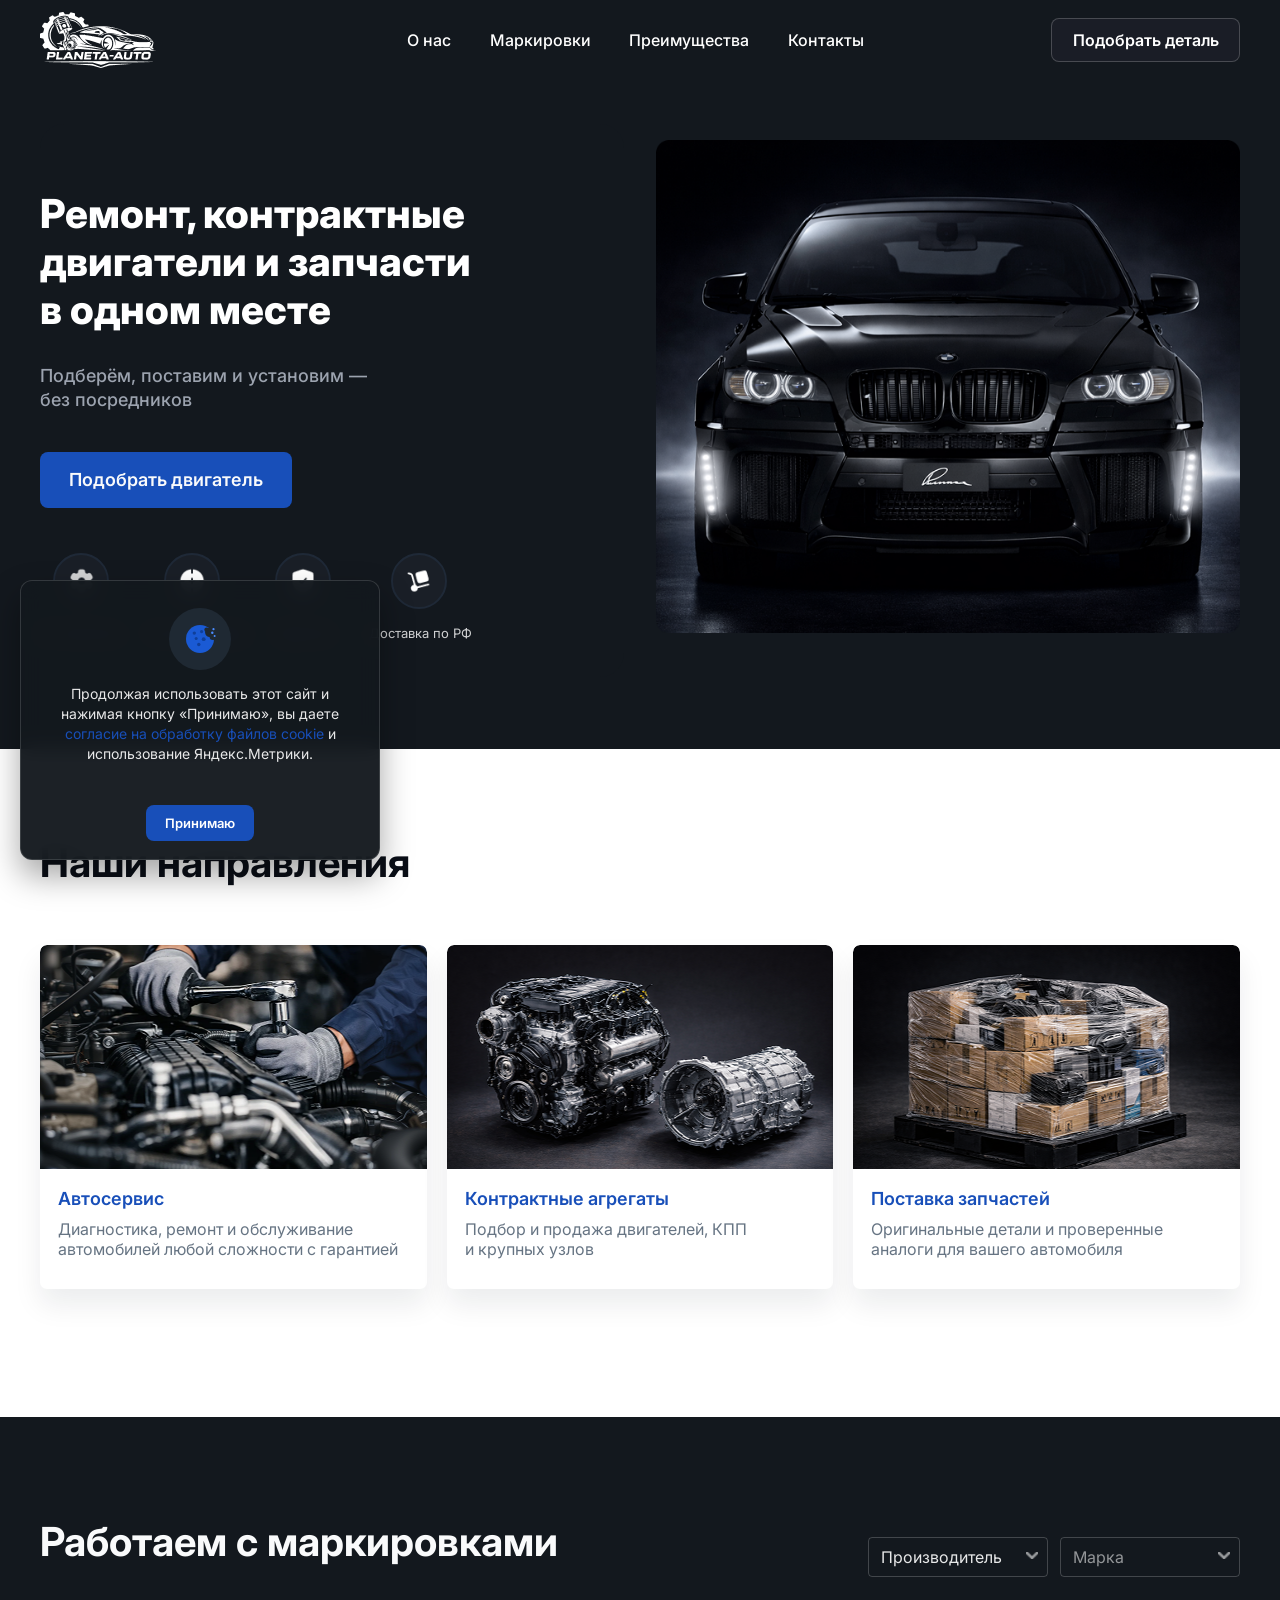
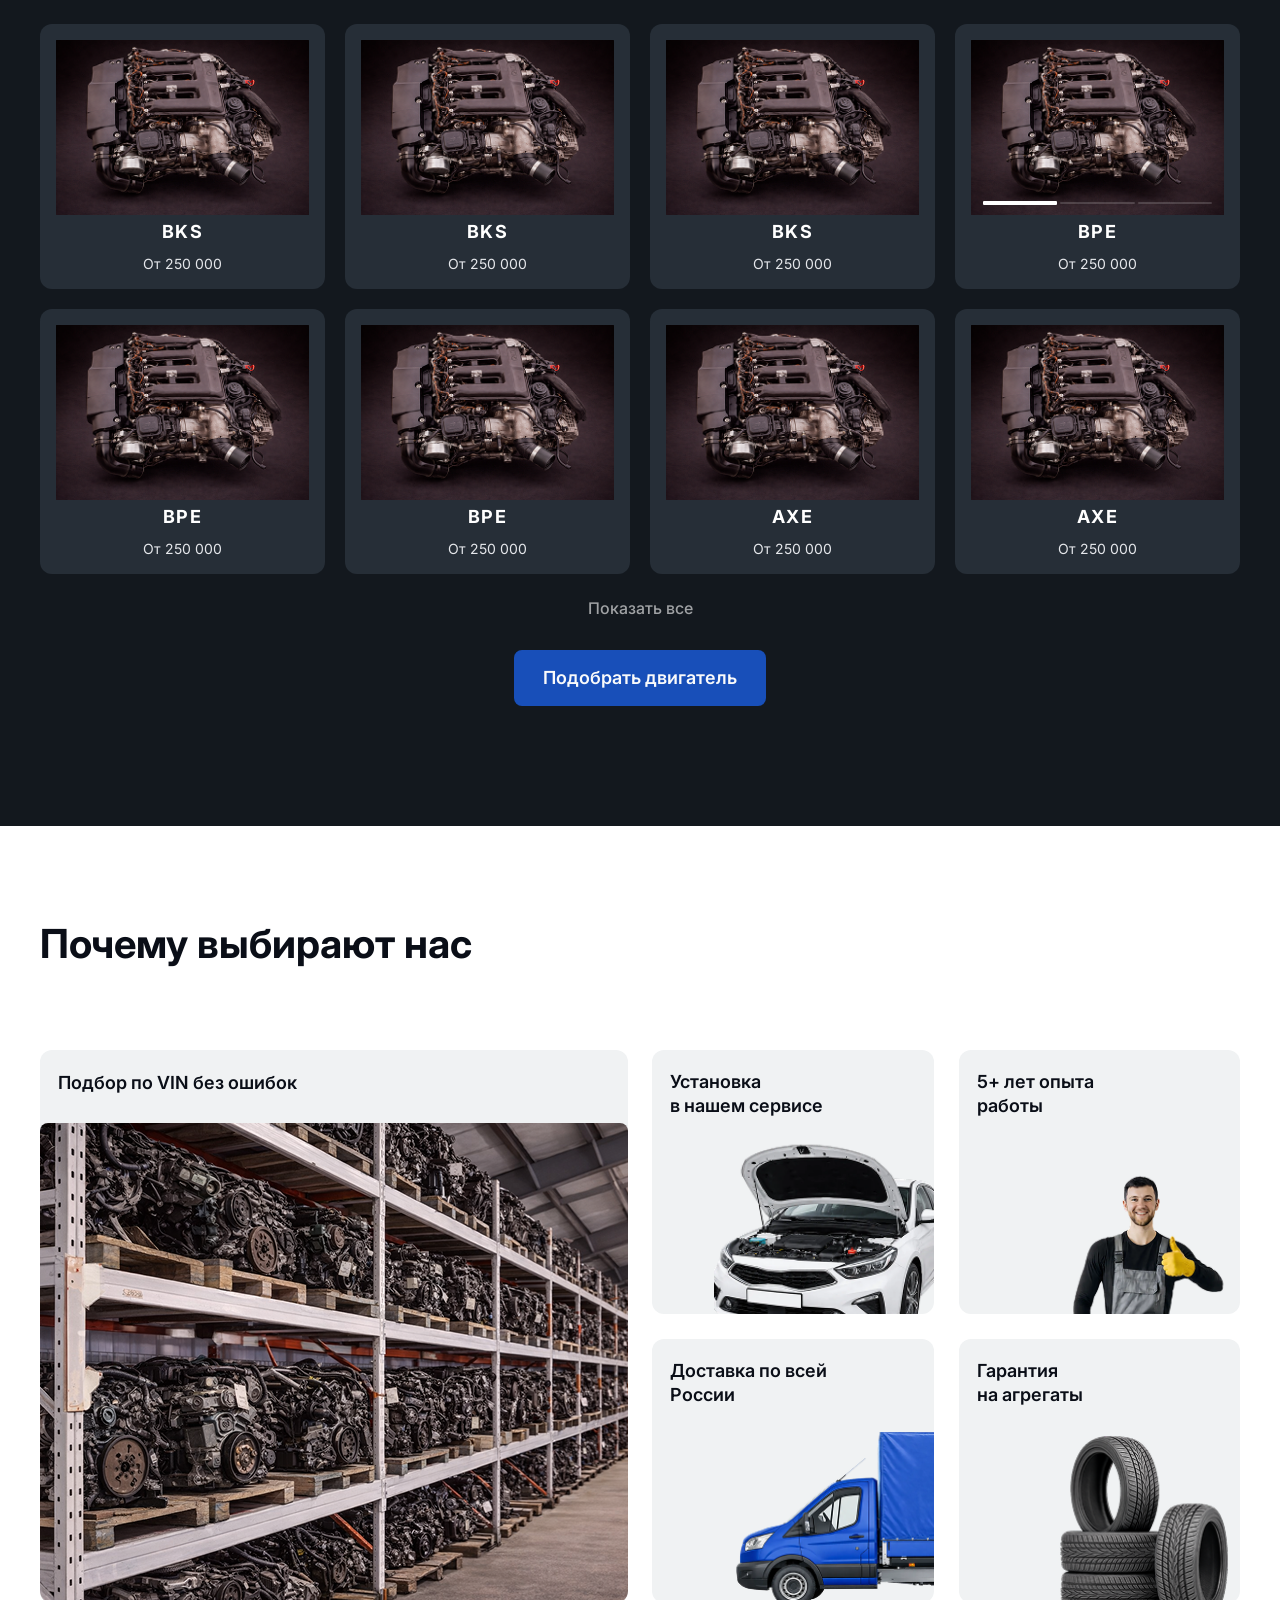
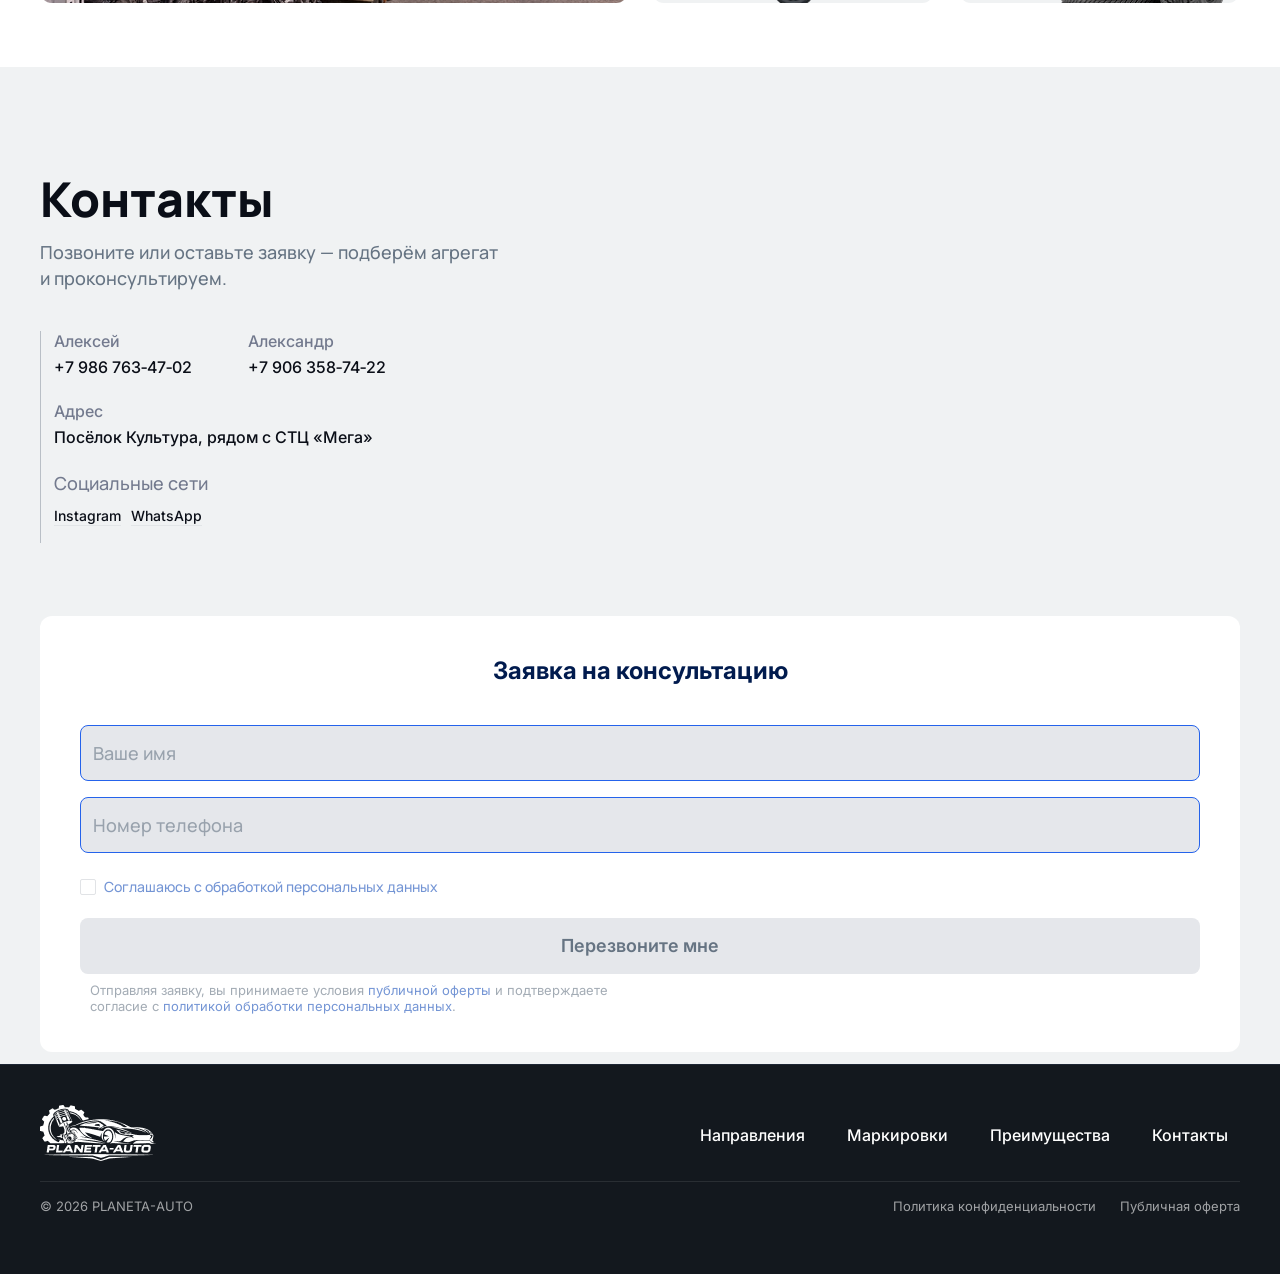
==== commit e901e211: "выф" ====
--- a/index.html
+++ b/index.html
@@ -515,10 +515,8 @@
               </span>
             </p>
             <p class="form__note form__note--contacts form__note--contacts-mobile">
-              Отправляя заявку, вы соглашаетесь с
-              <a href="PublichnayaAferta.html" class="form__legal-link">офертой</a>
-              и
-              <a href="SoglasieNaObrabotky.html" class="form__legal-link">политикой обработки данных</a>.
+              Отправляя заявку, вы соглашаетесь<br>
+              с <a href="PublichnayaAferta.html" class="form__legal-link">офертой</a> и <a href="SoglasieNaObrabotky.html" class="form__legal-link">политикой обработки данных</a>.
             </p>
 
             <p class="form__success" id="formSuccess" hidden>
--- a/styles.css
+++ b/styles.css
@@ -806,6 +806,7 @@
     box-sizing: border-box;
     box-shadow: none;
     margin-top: -20px;
+    transform: translateY(20px);
     background-color: #FFFFFF;
   }
   #contacts .form__checkbox {
@@ -1872,7 +1873,7 @@
 .contacts__social-link {
   font-size: 14px;
   line-height: 24px;
-  color: #111827;
+  color: #0A0E17;
   padding: 4px 0;
   text-decoration: underline;
   text-decoration-color: rgba(102, 116, 131, 0.1);
@@ -3085,6 +3086,10 @@
     margin-bottom: 22px;
   }
 
+  #directions .section__title {
+    margin-top: 0;
+  }
+
   #marks .section__title {
     font-family: Inter, system-ui, -apple-system, BlinkMacSystemFont, "Segoe UI", sans-serif;
     font-weight: 700;
@@ -3095,6 +3100,14 @@
     margin-top: -80px;
   }
 
+  #services.section {
+    padding-top: 64px;
+  }
+
+  #services .section__title {
+    margin-bottom: 44px;
+  }
+
   #services .section__title--services-desktop {
     display: none;
   }
@@ -3117,8 +3130,13 @@
   #contacts.section {
     height: auto;
     min-height: auto;
-    padding-block: 44px 64px;
+    padding-top: 64px;
+    padding-bottom: 64px;
     background-color: #F0F2F3;
+  }
+
+  .contacts {
+    row-gap: 0;
   }
 
   .contacts__info {
@@ -3137,12 +3155,13 @@
   }
 
   .contacts__form-wrapper {
-    margin-top: 24px;
+    margin-top: 0;
     width: 100%;
     max-width: 400px;
     margin-inline: auto;
     justify-self: center;
-    padding: 24px 20px;
+    padding: 24px 20px 16px;
+    height: auto;
     min-height: auto;
     background-color: #F0F2F3;
     box-shadow: 0 8px 24px rgba(15, 23, 42, 0.1);
@@ -3181,9 +3200,16 @@
 
   .form__note--contacts-mobile {
     display: block;
-    text-align: center;
+    text-align: left;
     padding-inline: 8px;
+    padding-bottom: 0;
     margin-top: -8px;
+    margin-bottom: 0;
+    font-family: Inter, system-ui, -apple-system, BlinkMacSystemFont, "Segoe UI", sans-serif;
+    font-weight: 400;
+    font-size: 13px;
+    line-height: 16px;
+    letter-spacing: 0;
   }
 
   .why__side {
@@ -3549,6 +3575,12 @@
   transform: translateX(0);
 }
 
+@media (max-width: 768px) {
+  .filter-panel {
+    top: 64px;
+  }
+}
+
 .filter-panel__header {
   display: flex;
   align-items: center;
@@ -3770,6 +3802,12 @@
   box-shadow: 0 0 40px rgba(0, 0, 0, 0.4);
 }
 
+@media (max-width: 768px) {
+  .maker-picker {
+    top: 64px;
+  }
+}
+
 .maker-picker__header {
   display: flex;
   align-items: center;
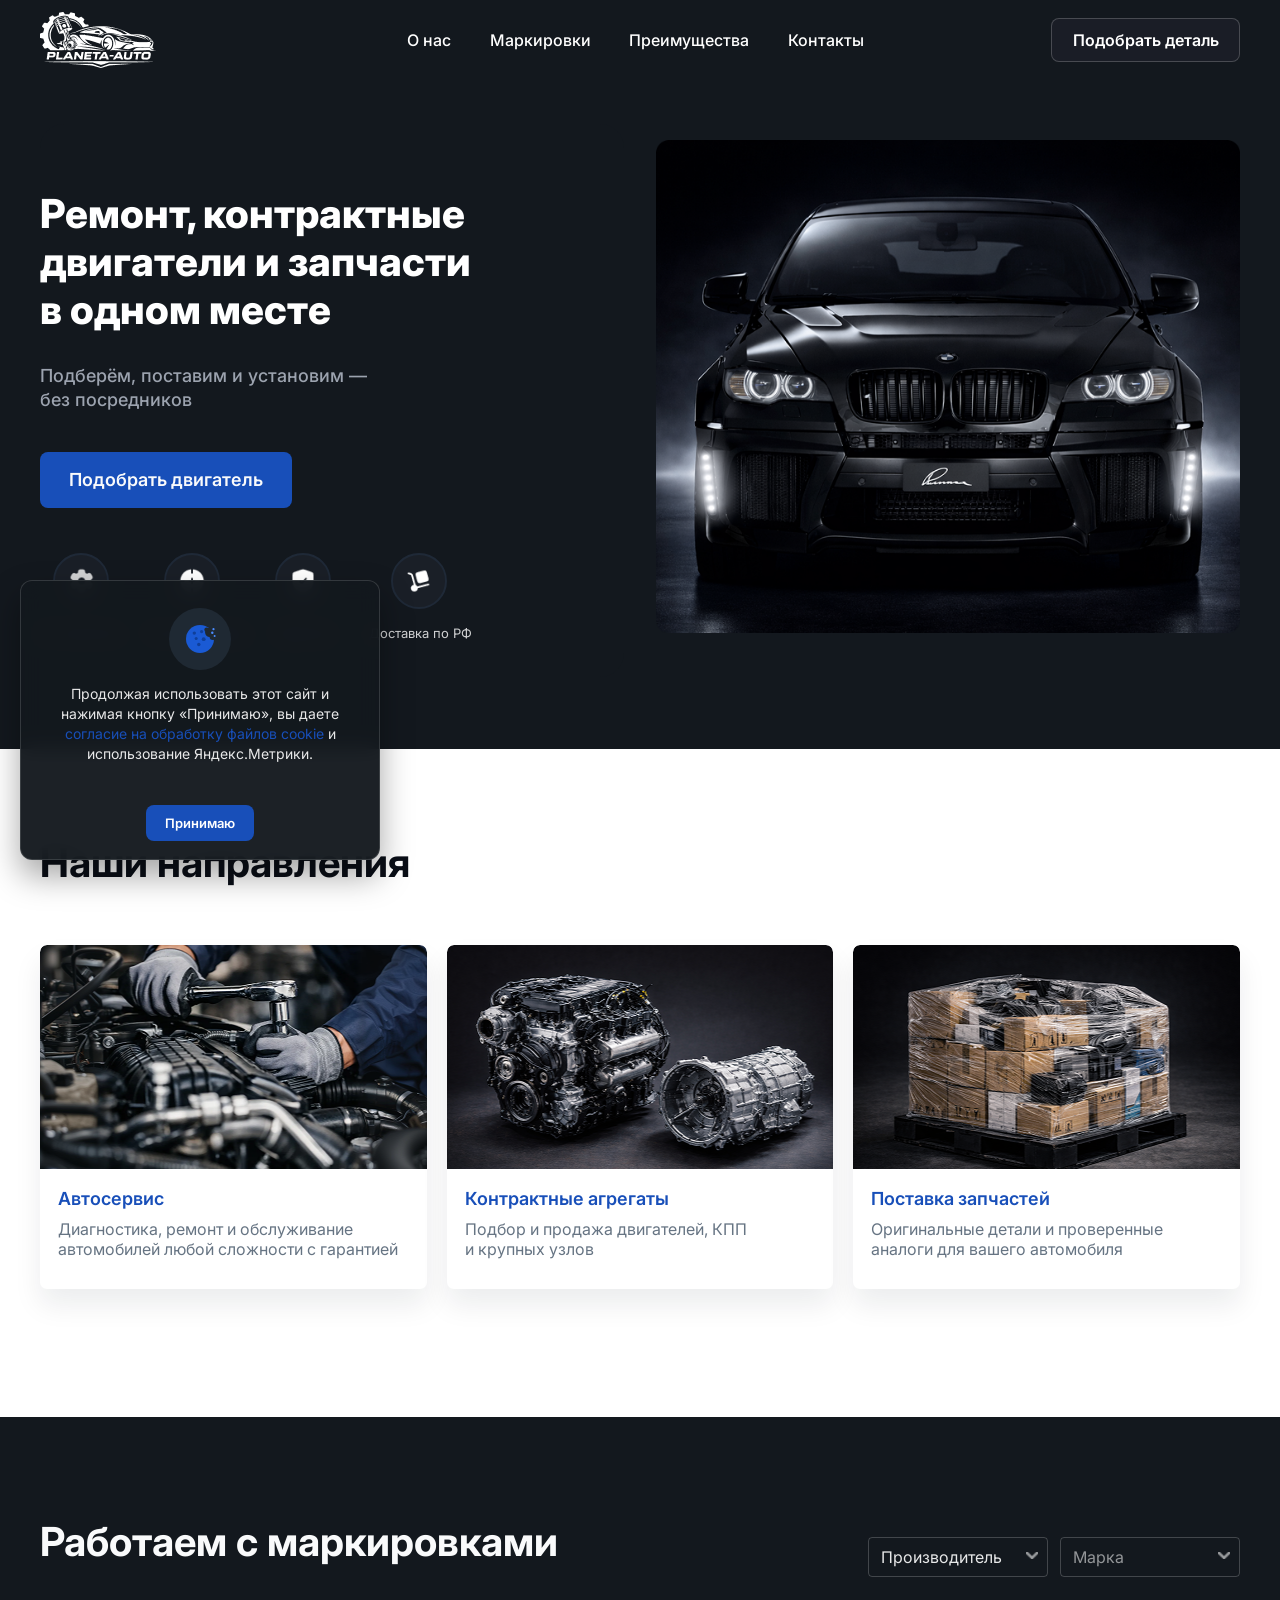
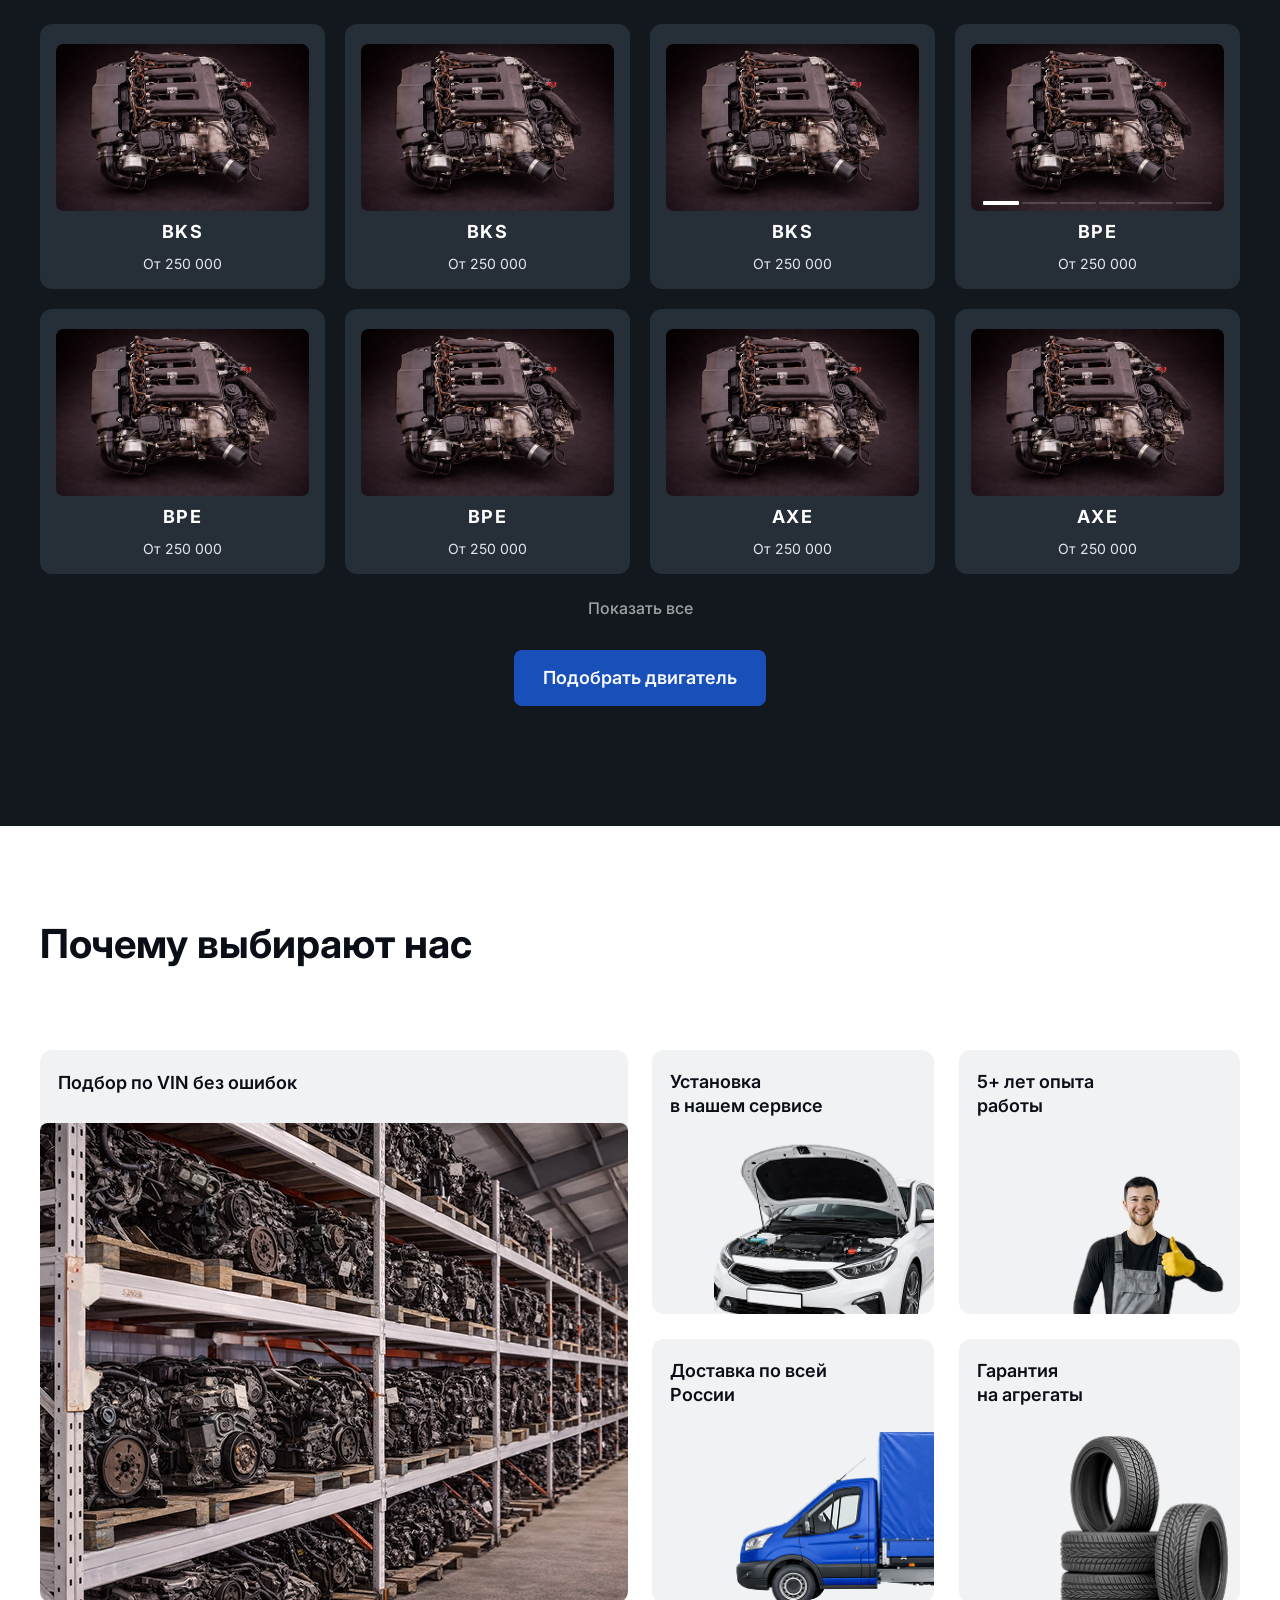
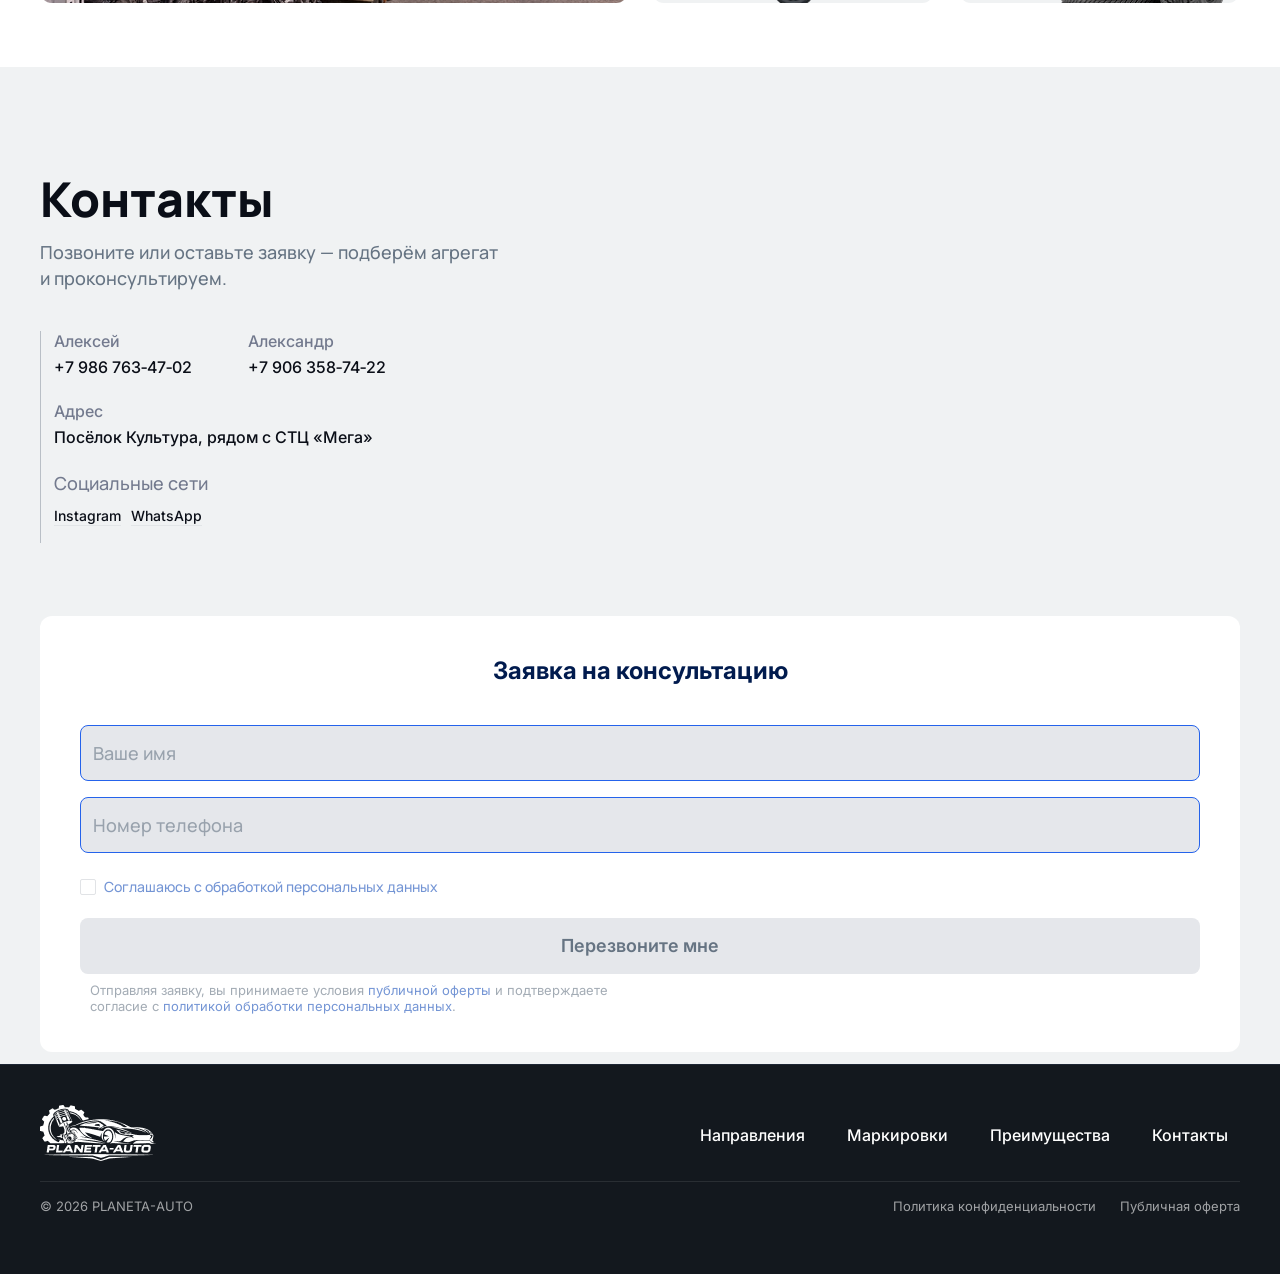
==== commit e10d29c0: "dsa" ====
--- a/index.html
+++ b/index.html
@@ -181,7 +181,12 @@
           </article>
 
           <article class="card card--mark" id="mark-card-2" data-popularity="4" data-maker="nissan">
-            <div class="card__image card__image--mark" id="mark-card-gallery" data-slides="assets/mark.png" data-gallery="assets/FrameMain1.png,assets/FrameCar.png">
+            <div
+              class="card__image card__image--mark"
+              id="mark-card-gallery"
+              data-slides="assets/mark.png"
+              data-gallery="assets/1.png,assets/2.png,assets/3.png,assets/4.png,assets/5.png"
+            >
               <div class="mark-slider"></div>
             </div>
             <div class="card__body">
@@ -368,13 +373,25 @@
       </div>
     </div>
 
-    <div class="lightbox card-modal" id="lightbox" aria-hidden="true">
+        <div class="lightbox card-modal" id="lightbox" aria-hidden="true">
       <div class="lightbox__backdrop"></div>
       <div class="lightbox__panel card-modal__panel">
         <button type="button" class="card-modal__close" aria-label="Закрыть">
           <img src="assets/FrameCross.png" alt="" width="48" height="48" />
         </button>
-        <div class="card-modal__thumbnails" id="cardModalThumbnails"></div>
+        <div class="card-modal__thumbnails-wrapper">
+          <button
+            type="button"
+            class="card-modal__thumb-arrow card-modal__thumb-arrow--up"
+            aria-label="Предыдущее фото"
+          ></button>
+          <div class="card-modal__thumbnails" id="cardModalThumbnails"></div>
+          <button
+            type="button"
+            class="card-modal__thumb-arrow card-modal__thumb-arrow--down"
+            aria-label="Следующее фото"
+          ></button>
+        </div>
         <div class="card-modal__main">
           <div class="card-modal__counter" id="cardModalCounter"></div>
           <img src="" alt="Просмотр двигателя" class="card-modal__image" id="cardModalMainImage" />
--- a/styles.css
+++ b/styles.css
@@ -1332,7 +1332,7 @@
   min-height: 120px;
   background-image: url("assets/mark.png");
   background-position: center;
-  background-size: cover;
+  background-size: contain;
   background-repeat: no-repeat;
   position: relative;
   overflow: hidden;
@@ -1439,8 +1439,8 @@
   position: fixed;
   inset: 0;
   display: none;
-  align-items: center;
-  justify-content: center;
+  align-items: center;          /* центрируем модалку по вертикали */
+  justify-content: center;      /* и по горизонтали */
   z-index: 100;
 }
 
@@ -1460,14 +1460,13 @@
   flex-direction: row;
   align-items: flex-start;
   gap: 12px;
-  width: 930px;
-  height: 698px;
+  width: min(930px, calc(100vw - 32px));   /* по ширине не больше окна */
+  max-height: calc(100vh - 80px);          /* оставляем небольшие поля сверху/снизу */
   padding: 28px;
   background: #262E37;
   border-radius: 12px;
   box-shadow: 0 24px 48px rgba(0, 0, 0, 0.5);
   z-index: 1;
-  max-width: calc(100vw - 32px);
   box-sizing: border-box;
 }
 
@@ -1485,6 +1484,12 @@
   transition: opacity 0.2s ease;
 }
 
+@media (max-width: 1100px) {
+  .card-modal__close {
+    display: none;
+  }
+}
+
 .card-modal__close:hover {
   opacity: 0.8;
 }
@@ -1501,47 +1506,116 @@
   flex-direction: column;
   gap: 12px;
   flex-shrink: 0;
+  height: 560px; /* высота под ровно 4 превью */
+  overflow-y: auto;
+  padding-right: 4px;
+  scrollbar-width: thin;
+  scrollbar-color: rgba(156, 163, 175, 0.7) transparent;
+}
+
+.card-modal__thumbnails::-webkit-scrollbar {
+  width: 4px;
+}
+
+.card-modal__thumbnails::-webkit-scrollbar-track {
+  background: transparent;
+}
+
+.card-modal__thumbnails::-webkit-scrollbar-thumb {
+  background: rgba(156, 163, 175, 0.7);
+  border-radius: 999px;
+}
+
+.card-modal__thumbnails-wrapper {
+  display: flex;
+  flex-direction: column;
+  align-items: center;
+  justify-content: space-between;
+  height: 642px;
+  gap: 8px;
+}
+
+.card-modal__thumb-arrow {
+  width: 32px;
+  height: 24px;
+  padding: 0;
+  border: none;
+  border-radius: 999px;
+  background: rgba(15, 23, 42, 0.9);
+  color: #ffffff;
+  cursor: pointer;
+  display: none;
+  align-items: center;
+  justify-content: center;
+  opacity: 0.8;
+  transition: opacity 0.15s ease, background-color 0.15s ease;
+}
+
+.card-modal__thumb-arrow--up::before {
+  content: "▲";
+  font-size: 12px;
+}
+
+.card-modal__thumb-arrow--down::before {
+  content: "▼";
+  font-size: 12px;
+}
+
+.card-modal__thumbnails-wrapper--has-scroll .card-modal__thumb-arrow {
+  display: flex;
+}
+
+.card-modal__thumb-arrow:hover {
+  opacity: 1;
+  background: rgba(15, 23, 42, 1);
 }
 
 .card-modal__thumb-btn {
   display: block;
   width: 162px;
-  height: 150px;
+  height: calc((100% - 3 * 12px) / 4); /* равномерно 4 превью по высоте контейнера */
   padding: 0;
-  border: 2px solid transparent;
+  border: none;
   border-radius: 8px;
   overflow: hidden;
   background: #1a1d26;
   cursor: pointer;
-  transition: border-color 0.2s ease, opacity 0.2s ease;
+  transition: box-shadow 0.2s ease, opacity 0.2s ease;
 }
 
 .card-modal__thumb-btn:hover,
 .card-modal__thumb-btn.is-active {
-  border-color: rgba(255, 255, 255, 0.5);
+  box-shadow: none;
 }
 
 .card-modal__thumb-btn img {
   width: 100%;
   height: 100%;
-  object-fit: cover;
+  object-fit: fill; /* заполняет блок целиком без обрезки */
   display: block;
+  background-color: transparent;
 }
 
 .card-modal__main {
-  width: 700px;
+  width: auto;
   height: 642px;
-  flex-shrink: 0;
+  flex: 1 1 0;
+  min-width: 0;
   border-radius: 8px;
   overflow: hidden;
-  background: #1a1d26;
+  background: #262E37;
+  display: flex;
+  align-items: center;
+  justify-content: center;
 }
 
 .card-modal__image {
   width: 100%;
-  height: 100%;
-  object-fit: cover;
+  height: auto;
+  max-height: 100%;
+  object-fit: contain; /* масштабируем картинку внутри блока, не вылезая за границы */
   display: block;
+  background-color: #000000;
 }
 
 .card-modal__counter,
@@ -2918,6 +2992,8 @@
     border-radius: 0;
     box-shadow: none;
     overflow: hidden;
+    left: 0;
+    transform: none;
   }
 
   .card-modal__close {
@@ -2942,7 +3018,9 @@
     line-height: 1;
   }
 
-  .card-modal__thumbnails {
+  .card-modal__thumbnails,
+  .card-modal__thumbnails-wrapper,
+  .card-modal__thumb-arrow {
     display: none;
   }
 
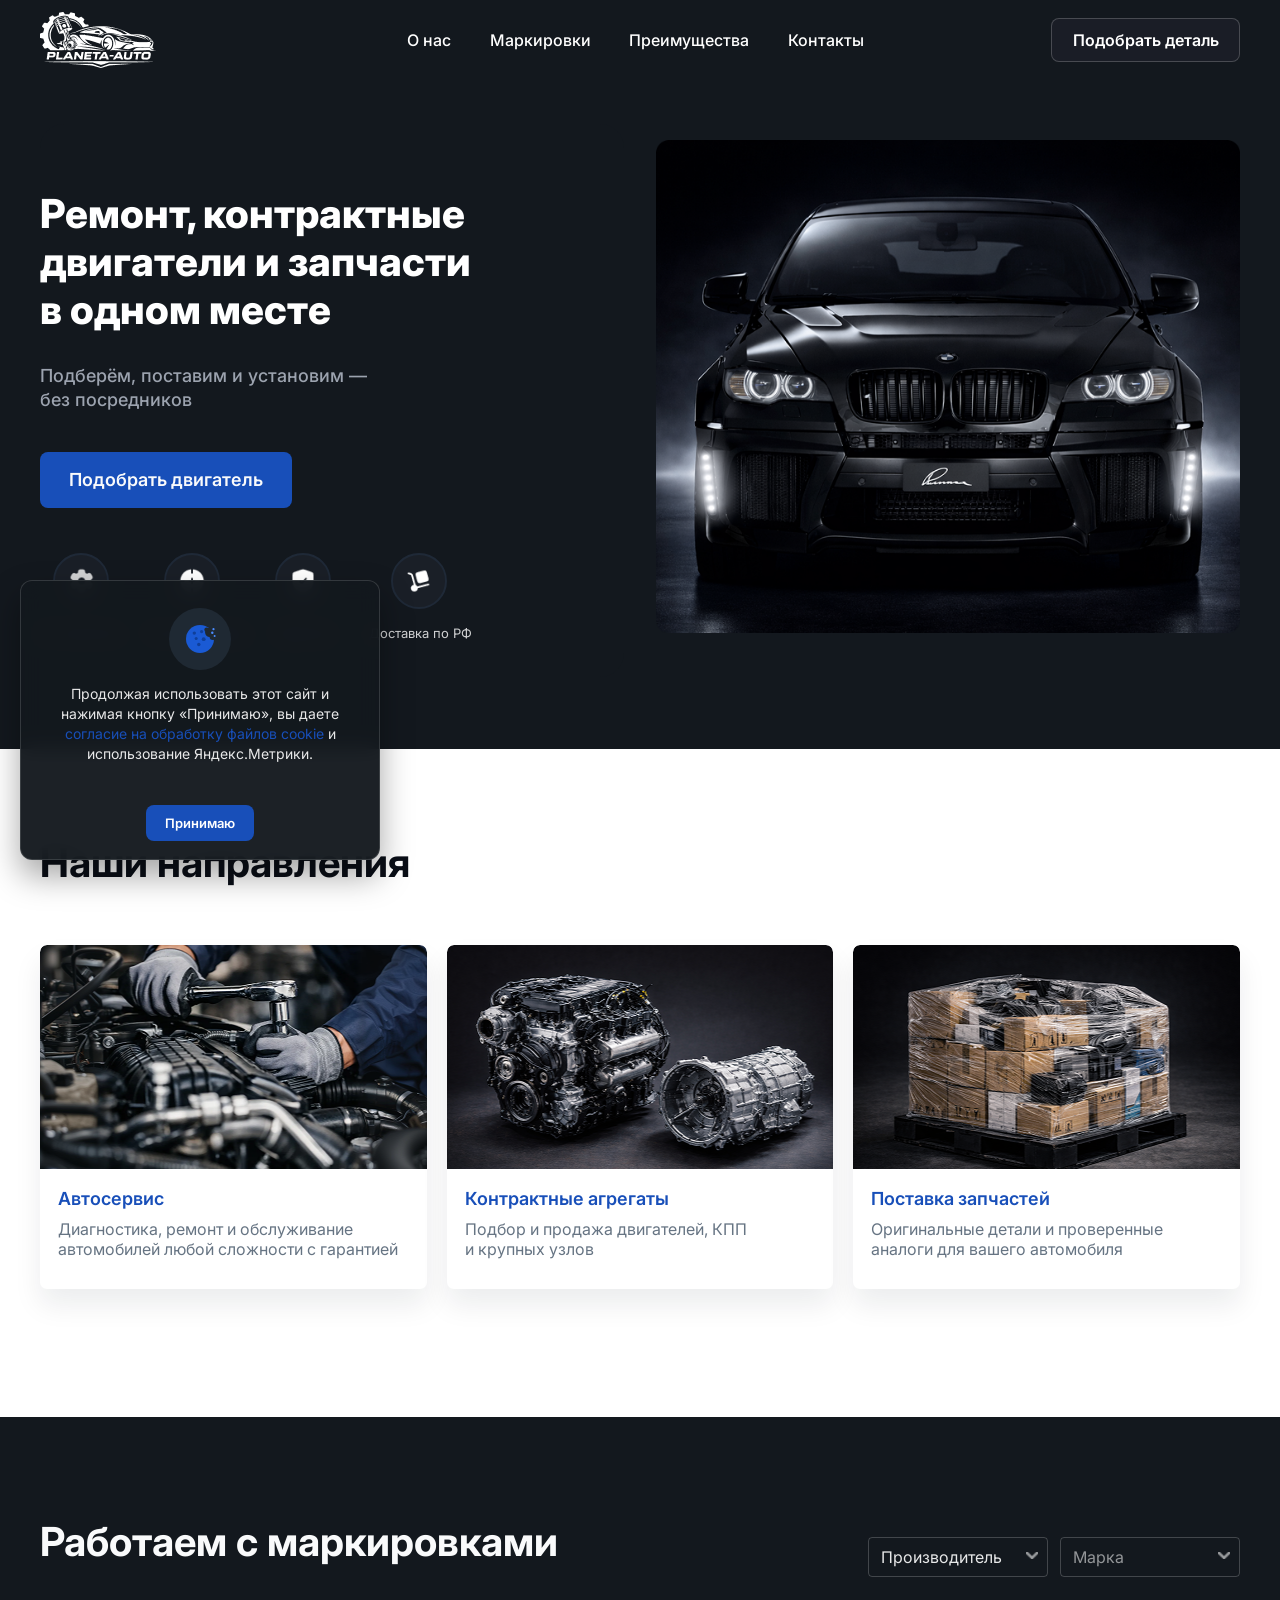
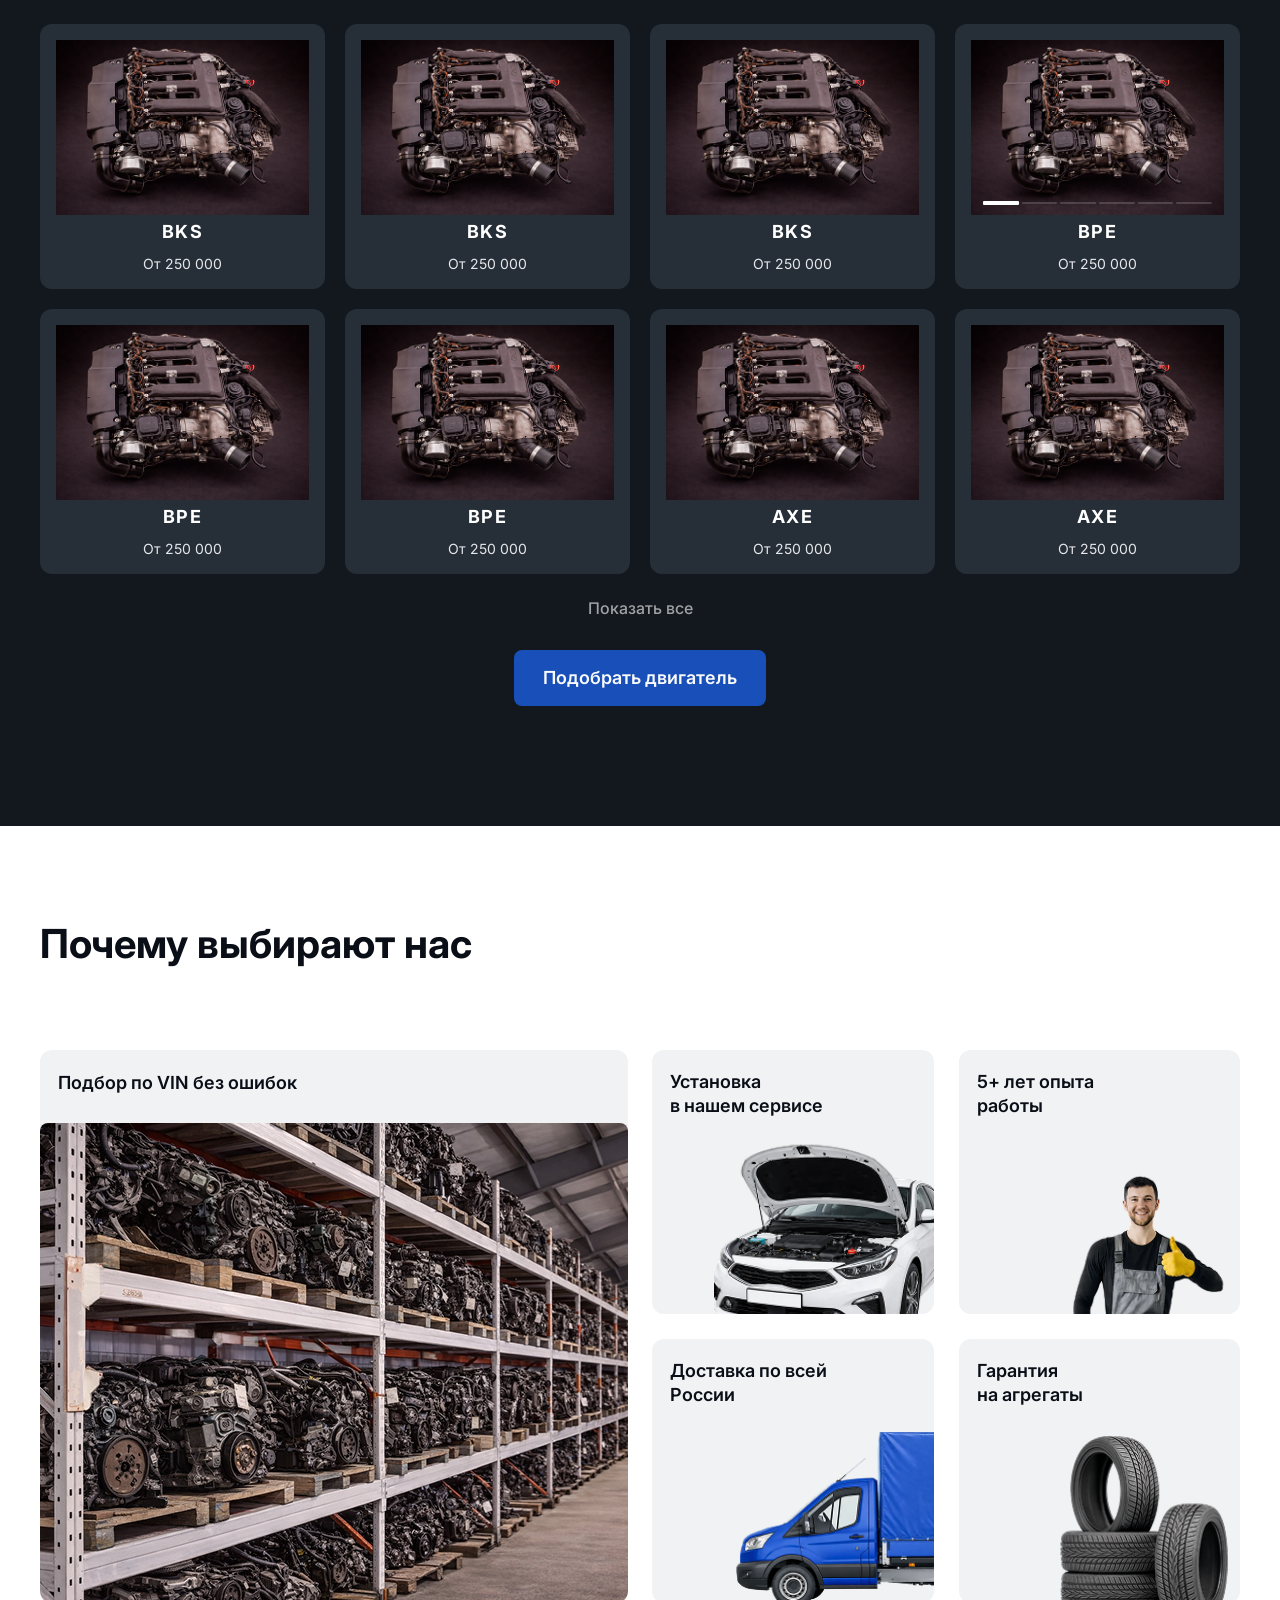
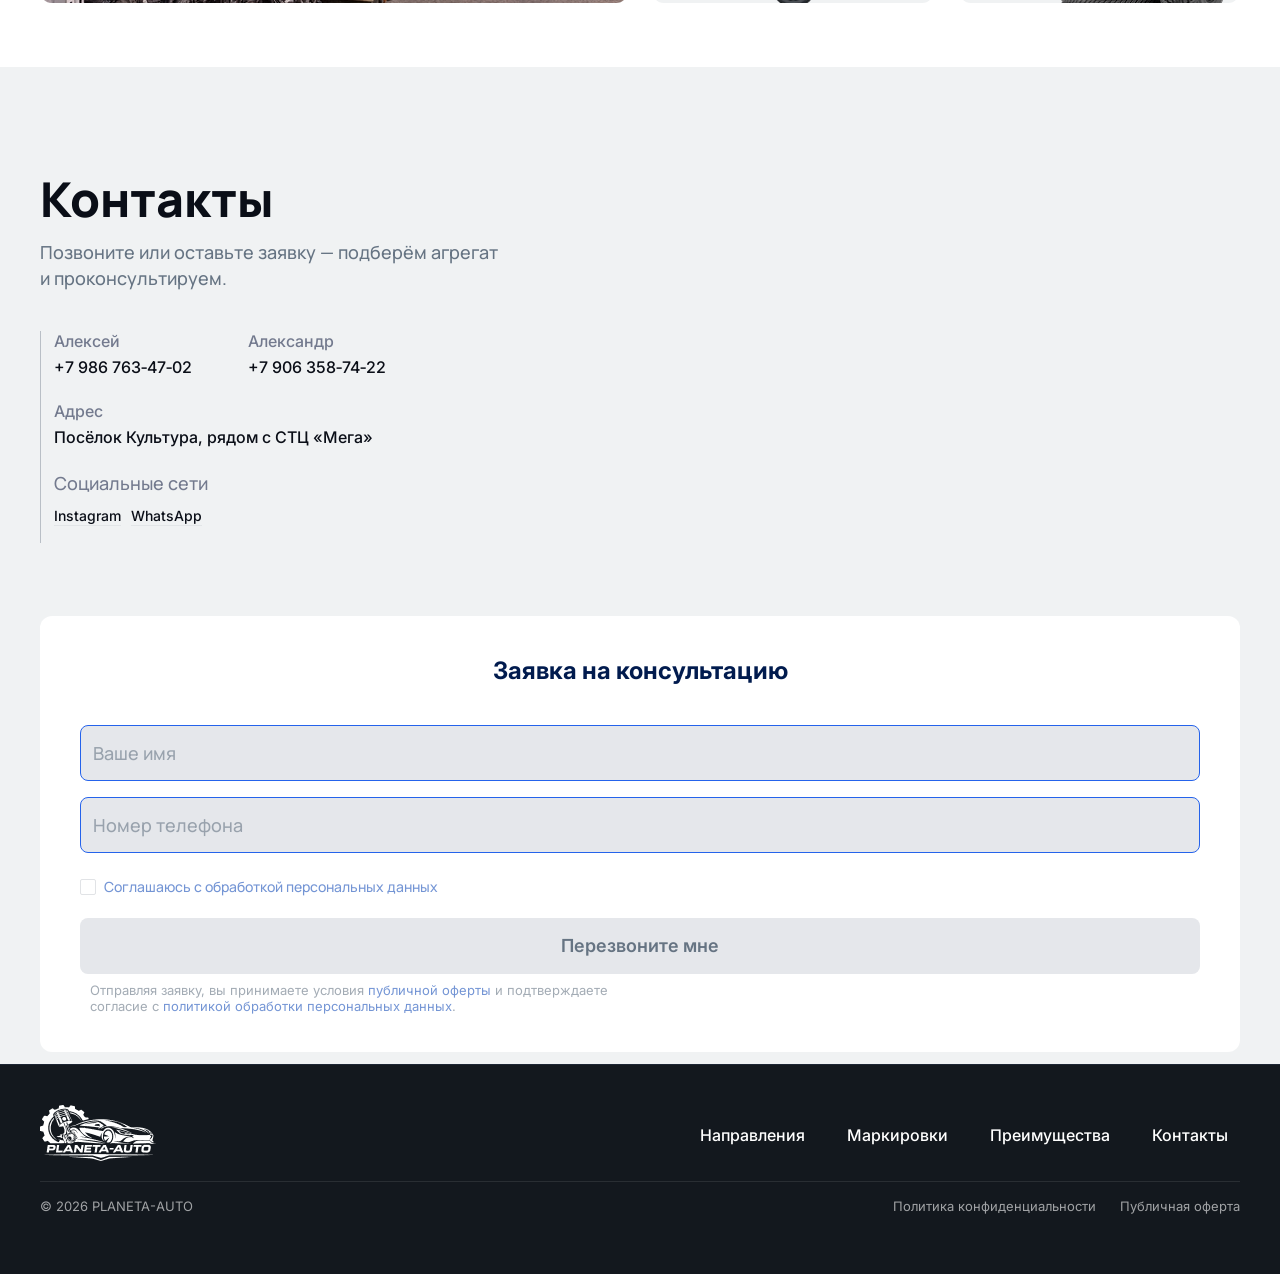
==== commit 9d78ac72: "выф" ====
--- a/index.html
+++ b/index.html
@@ -24,7 +24,7 @@
 
       <nav class="nav" id="mainNav">
         <button type="button" class="nav__close" aria-label="Закрыть меню" id="navClose">
-          <img src="assets/FrameCross.png" alt="" width="24" height="24" />
+          <img src="assets/FrameCross.png" alt="" width="24" height="24" loading="lazy" />
         </button>
         <ul class="nav__list">
           <li class="nav__item">
@@ -310,7 +310,7 @@
       <div class="filter-panel" id="filterPanel">
         <header class="filter-panel__header">
           <button type="button" class="filter-panel__close" aria-label="Закрыть" id="filterPanelClose">
-            <img src="assets/FrameCross.png" alt="" width="24" height="24" />
+            <img src="assets/FrameCross.png" alt="" width="24" height="24" loading="lazy" />
           </button>
           <h3 class="filter-panel__title">Производитель и марка</h3>
           <span class="filter-panel__header-spacer"></span>
@@ -377,7 +377,7 @@
       <div class="lightbox__backdrop"></div>
       <div class="lightbox__panel card-modal__panel">
         <button type="button" class="card-modal__close" aria-label="Закрыть">
-          <img src="assets/FrameCross.png" alt="" width="48" height="48" />
+          <img src="assets/FrameCross.png" alt="" width="48" height="48" loading="lazy" />
         </button>
         <div class="card-modal__thumbnails-wrapper">
           <button
@@ -392,9 +392,9 @@
             aria-label="Следующее фото"
           ></button>
         </div>
-        <div class="card-modal__main">
+          <div class="card-modal__main">
           <div class="card-modal__counter" id="cardModalCounter"></div>
-          <img src="" alt="Просмотр двигателя" class="card-modal__image" id="cardModalMainImage" />
+          <img src="" alt="Просмотр двигателя" class="card-modal__image" id="cardModalMainImage" loading="lazy" />
           <div class="card-modal__mobile-slider" id="cardModalMobileSlider"></div>
         </div>
       </div>
@@ -419,7 +419,7 @@
                 <h3 class="card__title">Установка<br>в нашем сервисе</h3>
               </div>
               <div class="card__image card__image--why1"></div>
-              <img src="assets/FrameCar.png" alt="" class="card__frame" />
+              <img src="assets/FrameCar.png" alt="" class="card__frame" loading="lazy" />
             </div>
 
             <div class="why__item card card--white why__item--experience">
@@ -427,7 +427,7 @@
                 <h3 class="card__title">5+ лет опыта<br>работы</h3>
               </div>
               <div class="card__image card__image--why2"></div>
-              <img src="assets/FrameMan.png" alt="" class="card__frame card__frame--man" />
+              <img src="assets/FrameMan.png" alt="" class="card__frame card__frame--man" loading="lazy" />
             </div>
 
             <div class="why__item card card--white why__item--delivery">
@@ -435,7 +435,7 @@
                 <h3 class="card__title">Доставка по всей<br>России</h3>
               </div>
               <div class="card__image card__image--why3"></div>
-              <img src="assets/FrameFurgon.png" alt="" class="card__frame card__frame--furgon" />
+              <img src="assets/FrameFurgon.png" alt="" class="card__frame card__frame--furgon" loading="lazy" />
             </div>
 
             <div class="why__item card card--white why__item--guarantee">
@@ -443,7 +443,7 @@
                 <h3 class="card__title">Гарантия<br>на агрегаты</h3>
               </div>
               <div class="card__image card__image--why4"></div>
-              <img src="assets/FrameKoleso.png" alt="" class="card__frame card__frame--koleso" />
+              <img src="assets/FrameKoleso.png" alt="" class="card__frame card__frame--koleso" loading="lazy" />
             </div>
           </div>
         </div>
@@ -550,7 +550,7 @@
       <div class="footer__inner">
         <div class="footer__left">
           <div class="header__logo footer__logo">
-            <img src="assets/Logo.png" alt="Planeta Auto" class="header__logo-img" />
+            <img src="assets/Logo.png" alt="Planeta Auto" class="header__logo-img" loading="lazy" />
           </div>
         </div>
 
--- a/styles.css
+++ b/styles.css
@@ -1439,9 +1439,10 @@
   position: fixed;
   inset: 0;
   display: none;
-  align-items: center;          /* центрируем модалку по вертикали */
-  justify-content: center;      /* и по горизонтали */
+  align-items: center;
+  justify-content: center;
   z-index: 100;
+  overflow-x: hidden;  /* убираем горизонтальный скролл у модалки */
 }
 
 .lightbox--open {
@@ -1458,7 +1459,7 @@
   position: relative;
   display: flex;
   flex-direction: row;
-  align-items: flex-start;
+  align-items: stretch;   /* колонки (превью и основная) одной высоты */
   gap: 12px;
   width: min(930px, calc(100vw - 32px));   /* по ширине не больше окна */
   max-height: calc(100vh - 80px);          /* оставляем небольшие поля сверху/снизу */
@@ -1468,17 +1469,46 @@
   box-shadow: 0 24px 48px rgba(0, 0, 0, 0.5);
   z-index: 1;
   box-sizing: border-box;
+  overflow-y: auto;                         /* при нехватке высоты внутри появляется вертикальный скролл */
+  overflow-x: hidden;                       /* горизонтального скролла быть не должно */
+}
+
+@media (min-width: 769px) {
+  .lightbox {
+    align-items: flex-start;      /* панель всегда начинается ниже шапки */
+    justify-content: center;
+    padding-top: 80px;            /* высота шапки + отступ */
+    padding-bottom: 40px;         /* нижний отступ */
+    box-sizing: border-box;
+  }
+
+  .lightbox__panel {
+    margin-top: 0;
+    margin-bottom: 0;
+    max-height: calc(100vh - 120px);  /* 80px сверху + 40px снизу */
+  }
+
+  /* Десктоп: столбик превью заполняет высоту панели так же,
+     как блок с большой картинкой. Благодаря этому стрелки
+     автоматически оказываются на том же расстоянии (28px)
+     от верхнего и нижнего края модалки, что и картинка. */
+  .card-modal__thumbnails-wrapper {
+    align-self: stretch;
+    margin-top: 0;
+    margin-bottom: 0;
+  }
 }
 
 .card-modal__close {
   position: absolute;
-  top: -35px;
-  right: -50px;
-  width: 48px;
-  height: 48px;
+  top: -8px;               /* внутри серой рамки, над картинкой */
+  right: 0px;             /* небольшой отступ от правого края рамки */
+  width: 32px;
+  height: 32px;
   padding: 0;
   border: none;
-  background: transparent;
+  background: transparent; /* без дополнительной плашки, чтобы не было “скрежения” */
+  border-radius: 0;
   cursor: pointer;
   z-index: 2;
   transition: opacity 0.2s ease;
@@ -1486,7 +1516,10 @@
 
 @media (max-width: 1100px) {
   .card-modal__close {
-    display: none;
+    /* при ширине 1100 и меньше держим крестик в том же
+       “подвешенном” положении, что и на десктопе */
+    top: -8px;
+    right: 0px;
   }
 }
 
@@ -1506,7 +1539,8 @@
   flex-direction: column;
   gap: 12px;
   flex-shrink: 0;
-  height: 560px; /* высота под ровно 4 превью */
+  height: auto;              /* базовое поведение (мобайл/общий случай) */
+  max-height: 100%;
   overflow-y: auto;
   padding-right: 4px;
   scrollbar-width: thin;
@@ -1531,8 +1565,12 @@
   flex-direction: column;
   align-items: center;
   justify-content: space-between;
-  height: 642px;
+  height: 100%;
+  max-height: 100%;
   gap: 8px;
+  padding-top: 0px;
+  padding-bottom: 0px;
+  box-sizing: border-box;
 }
 
 .card-modal__thumb-arrow {
@@ -1573,7 +1611,7 @@
 .card-modal__thumb-btn {
   display: block;
   width: 162px;
-  height: calc((100% - 3 * 12px) / 4); /* равномерно 4 превью по высоте контейнера */
+  height: 135px;                          /* фиксированная высота превью */
   padding: 0;
   border: none;
   border-radius: 8px;
@@ -1583,6 +1621,39 @@
   transition: box-shadow 0.2s ease, opacity 0.2s ease;
 }
 
+/* Управляем высотой карточек количеством видимых превью:
+   класс навешивается из JS в зависимости от высоты окна */
+.card-modal__thumbnails-wrapper.thumbs-4 .card-modal__thumb-btn {
+  height: 135px;
+}
+
+.card-modal__thumbnails-wrapper.thumbs-3 .card-modal__thumb-btn {
+  height: 110px;
+}
+
+.card-modal__thumbnails-wrapper.thumbs-2 .card-modal__thumb-btn {
+  height: 90px;
+}
+
+.card-modal__thumbnails-wrapper.thumbs-1 .card-modal__thumb-btn {
+  height: 140px; /* одна крупная карточка между стрелками на совсем низких высотах */
+}
+
+/* Адаптация высоты превью по высоте окна:
+   - при средней высоте уменьшаем до 3 видимых карточек
+   - при очень низкой высоте — до 2 карточек */
+@media (min-width: 769px) and (max-height: 820px) {
+  .card-modal__thumb-btn {
+    height: 110px; /* примерно 3 карточки между стрелками */
+  }
+}
+
+@media (min-width: 769px) and (max-height: 720px) {
+  .card-modal__thumb-btn {
+    height: 90px;  /* примерно 2–3 карточки между стрелками, стрелки всегда видимы */
+  }
+}
+
 .card-modal__thumb-btn:hover,
 .card-modal__thumb-btn.is-active {
   box-shadow: none;
@@ -1591,31 +1662,162 @@
 .card-modal__thumb-btn img {
   width: 100%;
   height: 100%;
-  object-fit: fill; /* заполняет блок целиком без обрезки */
+  object-fit: cover; /* все превью одного размера, картинка заполняет блок */
   display: block;
   background-color: transparent;
 }
 
 .card-modal__main {
   width: auto;
-  height: 642px;
+  height: auto;          /* высота зависит от содержимого */
+  max-height: 100%;      /* но не больше доступной высоты панели */
   flex: 1 1 0;
   min-width: 0;
   border-radius: 8px;
   overflow: hidden;
   background: #262E37;
   display: flex;
-  align-items: center;
+  align-items: stretch;  /* картинка растягивается по высоте блока */
   justify-content: center;
 }
 
 .card-modal__image {
   width: 100%;
-  height: auto;
+  height: 100%;          /* заполняет всю высоту card-modal__main */
   max-height: 100%;
-  object-fit: contain; /* масштабируем картинку внутри блока, не вылезая за границы */
+  object-fit: cover;     /* растягиваем по ширине/высоте блока */
   display: block;
-  background-color: #000000;
+  background-color: transparent; /* фон берётся от панели, без чёрных полос */
+}
+
+/* Фиксированный «нормальный» размер области выбранной картинки на десктопе */
+@media (min-width: 1024px) and (min-height: 720px) {
+  .card-modal__main {
+    flex: 0 0 auto;
+    width: 700px;
+    height: auto;      /* высоту больше не фиксируем, чтобы сохранялся нижний отступ */
+    max-height: 100%;  /* ограничиваем высотой панели */
+  }
+}
+
+/* Очень низкие по высоте экраны: дополнительно поджимаем картинку и превью,
+   чтобы они всегда оставались внутри модалки с отступами */
+@media (min-width: 769px) and (max-height: 640px) {
+  .lightbox__panel {
+    max-height: calc(100vh - 80px); /* сохраняем поля, но всё внутри сильнее ужимается */
+    overflow-y: auto;               /* по умолчанию панель может скроллиться */
+  }
+
+  .card-modal__main {
+    max-height: 100%; /* заполняем всю доступную высоту панели, сохраняя паддинги */
+  }
+}
+
+/* Начиная с высоты 600px и ниже
+   убираем вертикальный скролл у самой модалки,
+   чтобы справа не появлялась полоса — скролл остаётся
+   только у списка превью */
+@media (min-width: 769px) and (max-height: 600px) {
+  .lightbox__panel {
+    overflow-y: hidden;
+  }
+}
+
+/* 640–601px по высоте:
+   столбик превью как при max-height: 720px — около 3 карточек между стрелками */
+@media (min-width: 769px) and (max-height: 640px) and (min-height: 601px) {
+  .card-modal__thumb-btn {
+    height: 90px;
+  }
+
+  .card-modal__thumbnails-wrapper {
+    gap: 8px;
+  }
+}
+
+/* 570–471px по высоте:
+   максимум три карточки между стрелками, четвёртая уходит под скролл */
+@media (min-width: 769px) and (max-height: 570px) and (min-height: 471px) {
+  .card-modal__thumb-btn {
+    height: 120px;
+  }
+
+  .card-modal__thumbnails-wrapper {
+    gap: 8px;
+  }
+
+  .card-modal__thumbnails {
+    flex: 0 0 auto;
+    max-height: 320px;
+  }
+}
+
+/* 470–380px по высоте:
+   на экране одновременно видно ровно три карточки между стрелками;
+   стрелки при этом остаются внутри модалки и не обрезаются */
+@media (min-width: 769px) and (max-height: 470px) and (min-height: 380px) {
+  .card-modal__thumb-btn {
+    height: 96px;
+  }
+
+  .card-modal__thumbnails-wrapper {
+    gap: 6px;
+    max-height: 100%;
+    /* важное отличие: не режем стрелки, только сами карточки
+       ограничиваются по высоте через .card-modal__thumbnails */
+  }
+
+  /* Окно для карточек: на высоту трёх превью с промежутками
+     (3 * 96px + 2 * 6px = 300px) — четвёртая всегда уходит под скролл */
+  .card-modal__thumbnails {
+    flex: 0 0 auto;
+    max-height: 300px;
+  }
+}
+
+/* Единое поведение для ВСЕХ малых высот 520px и ниже:
+   - в столбике одновременно видно две карточки
+   - остальные уходят под скролл
+   - сверху и снизу остаётся запас под стрелки внутри модалки */
+@media (min-width: 769px) and (max-height: 520px) {
+  .card-modal__thumb-btn {
+    height: 100px;
+  }
+
+  .card-modal__thumbnails-wrapper {
+    gap: 8px;
+    max-height: 100%;
+  }
+
+  /* 2 * 100px + 1 * 8px = 208px — окно под две карточки;
+     стрелки фиксированы в начале/конце столбика (через space-between),
+     при этом не выходят за рамки модалки */
+  .card-modal__thumbnails {
+    flex: 0 0 auto;
+    max-height: 208px;
+  }
+}
+
+/* Дополнительное правило для самых маленьких высот 400–256px:
+   - одновременно видно две компактные карточки
+   - стрелки не выходят за рамки модалки даже на минимальной высоте */
+@media (min-width: 769px) and (max-height: 400px) {
+  .card-modal__thumb-btn {
+    height: 80px;           /* ещё чуть ниже карточки */
+  }
+
+  .card-modal__thumbnails-wrapper {
+    gap: 6px;
+    max-height: 100%;
+  }
+
+  /* Окно для карточек делаем меньше полной высоты двух карточек:
+     оставляем сверху и снизу воздух под стрелки внутри модалки */
+  .card-modal__thumbnails {
+    flex: 0 0 auto;
+    max-height: 200px;      /* ~1.8 карточки по высоте, в видимой зоне не больше 2,
+                               стрелки не обрезаются краем модалки */
+  }
 }
 
 .card-modal__counter,
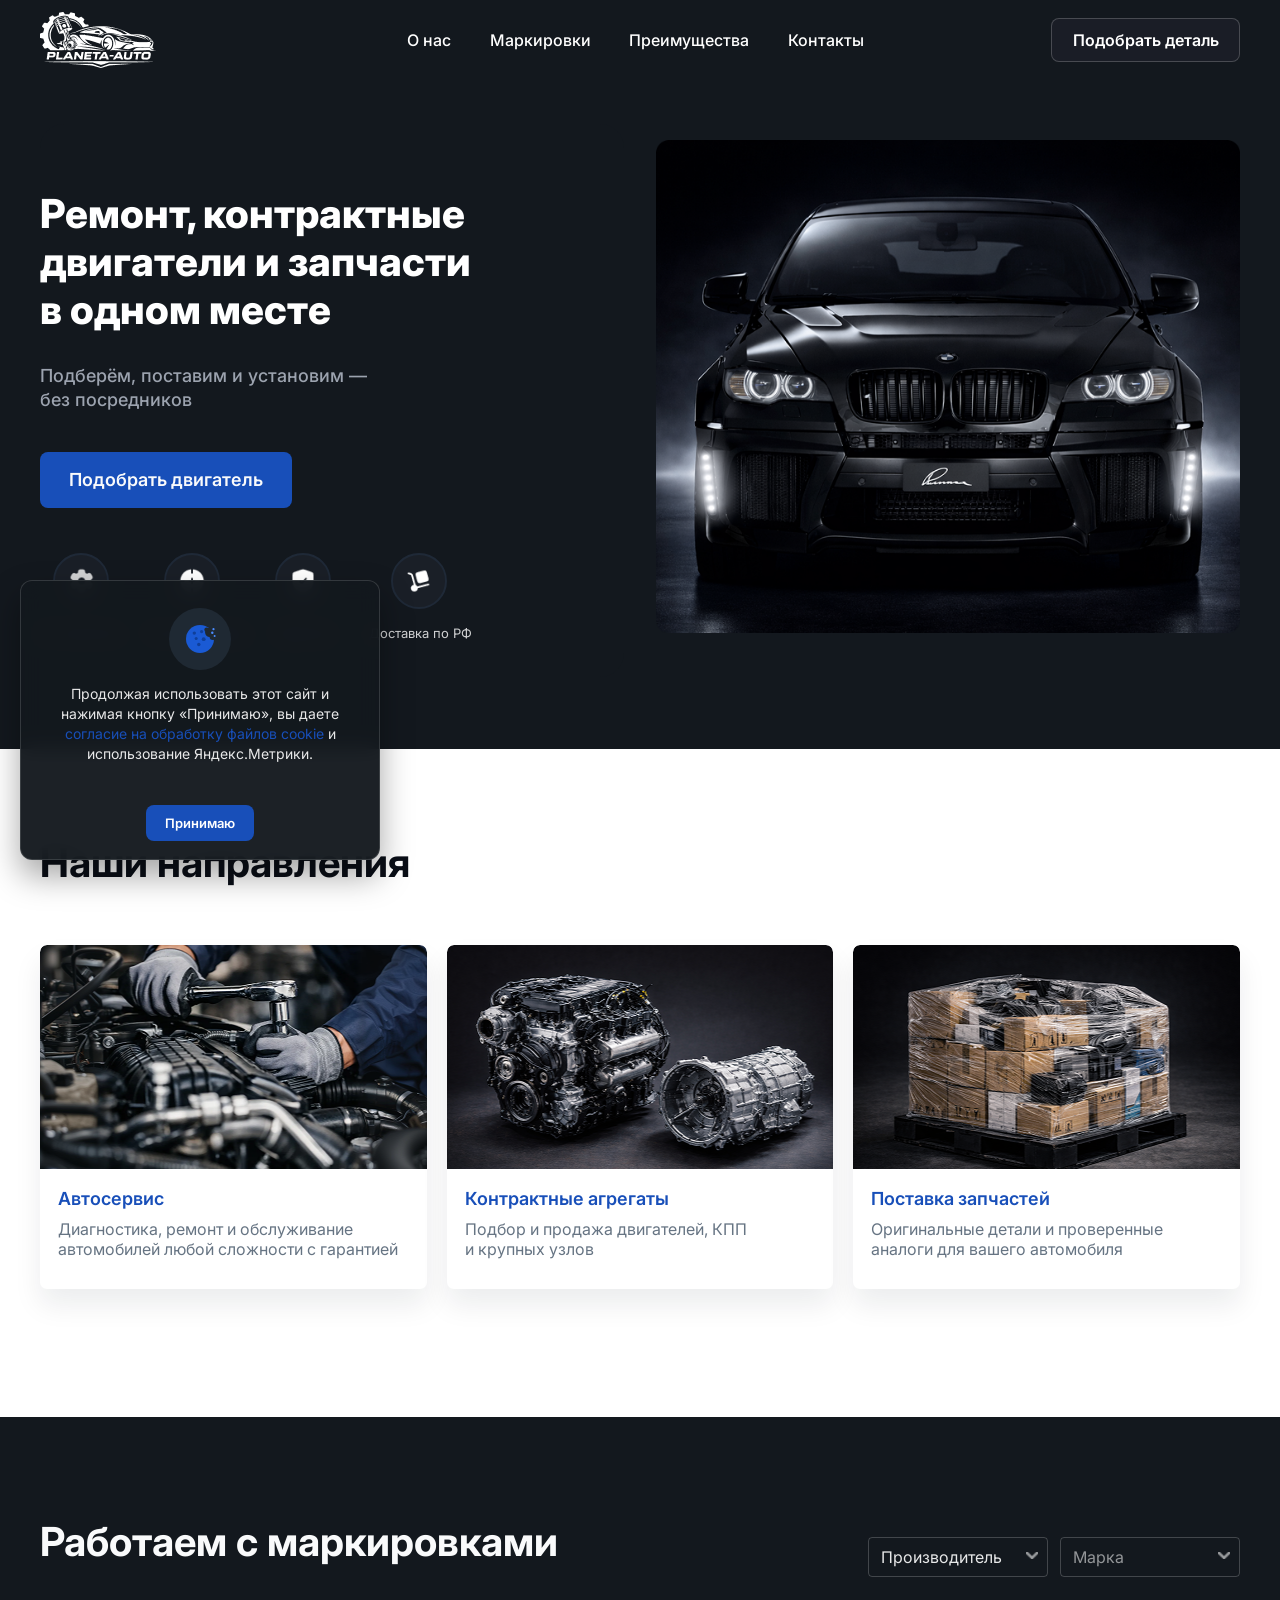
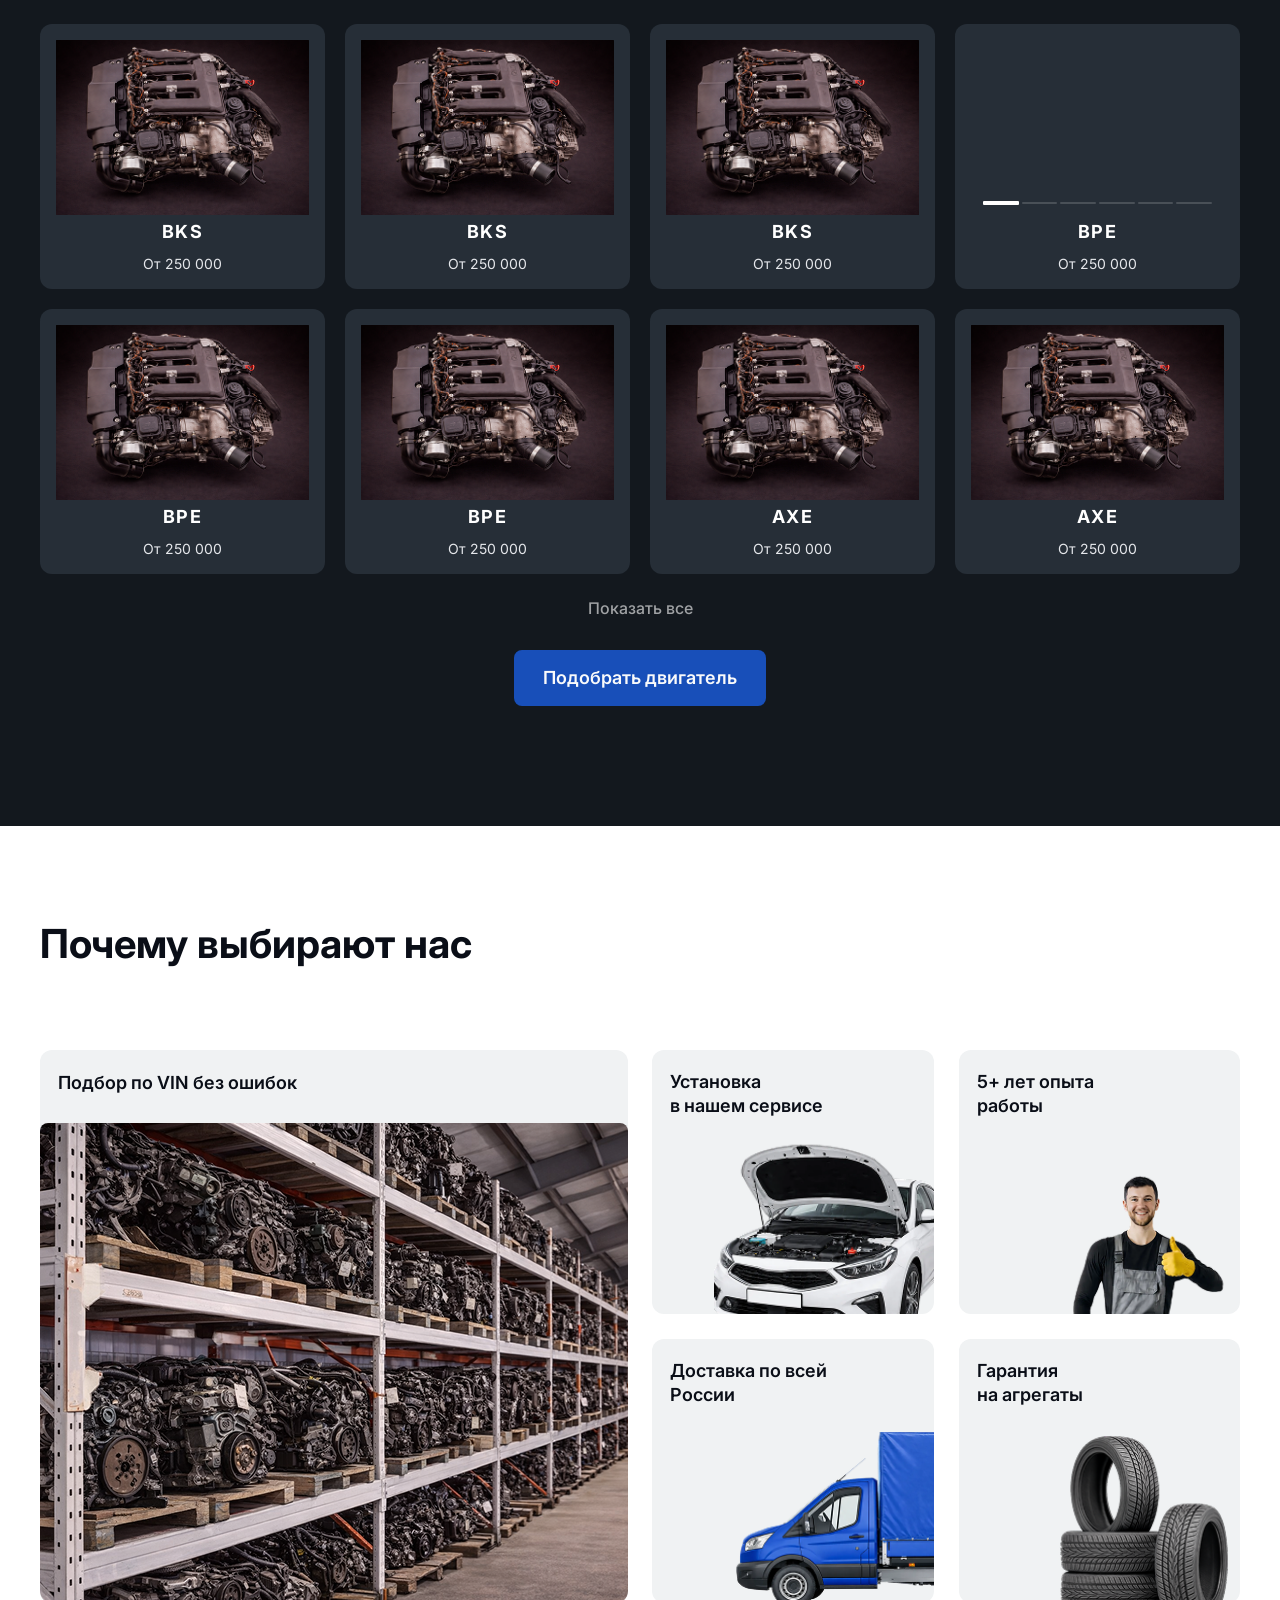
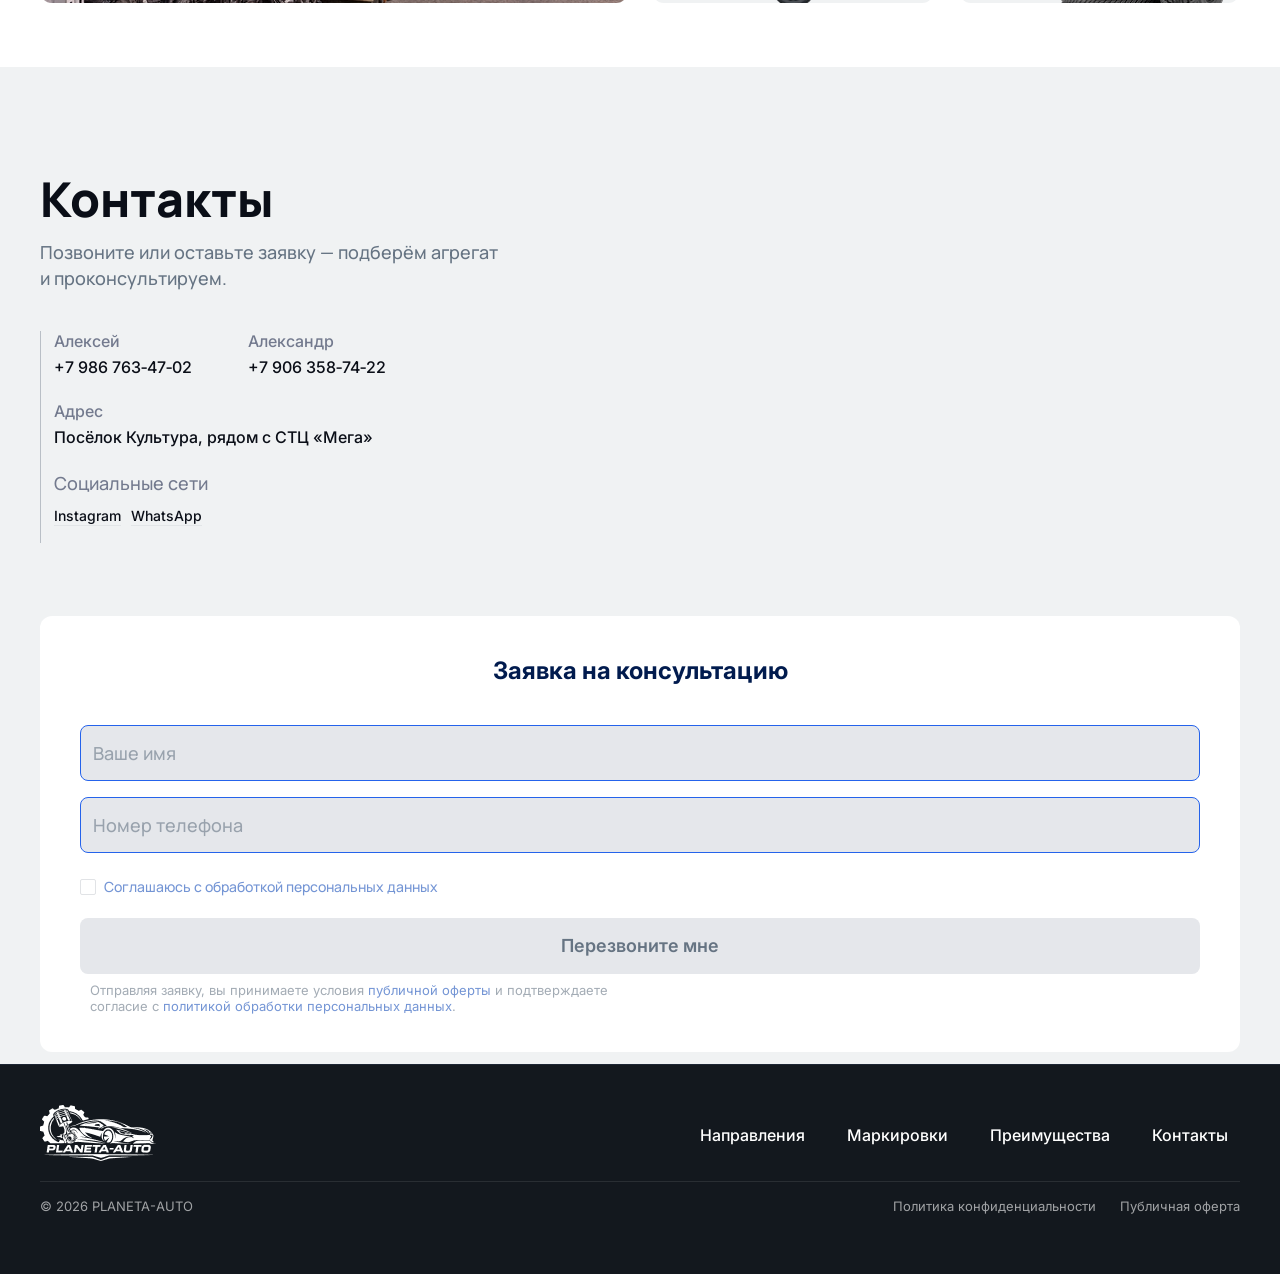
==== commit af7e21dc: "dsa" ====
--- a/index.html
+++ b/index.html
@@ -15,7 +15,10 @@
   />
   <link rel="stylesheet" href="styles.css" />
 </head>
-<body>
+<body class="body--preloading">
+  <div class="page-preloader" id="pagePreloader" aria-hidden="true">
+    <div class="page-preloader__spinner" aria-label="Загрузка страницы"></div>
+  </div>
   <header class="header">
     <div class="container header__inner">
       <a href="#hero" class="header__logo">
@@ -182,10 +185,11 @@
 
           <article class="card card--mark" id="mark-card-2" data-popularity="4" data-maker="nissan">
             <div
-              class="card__image card__image--mark"
+              class="card__image card__image--mark card__image--mark-preview"
               id="mark-card-gallery"
               data-slides="assets/mark.png"
               data-gallery="assets/1.png,assets/2.png,assets/3.png,assets/4.png,assets/5.png"
+              data-preview="assets/mark-thumb.webp,assets/assets/1-thumb.webp,assets/2-thumb.webp,assets/3-thumb.webp,assets/4-thumb.webp,assets/5-thumb.webp"
             >
               <div class="mark-slider"></div>
             </div>
--- a/styles.css
+++ b/styles.css
@@ -1459,18 +1459,20 @@
   position: relative;
   display: flex;
   flex-direction: row;
-  align-items: stretch;   /* колонки (превью и основная) одной высоты */
+  align-items: stretch;
   gap: 12px;
-  width: min(930px, calc(100vw - 32px));   /* по ширине не больше окна */
-  max-height: calc(100vh - 80px);          /* оставляем небольшие поля сверху/снизу */
+  width: 930px;
+  height: 698px;
+  max-width: calc(100vw - 32px);   /* на маленьких экранах уменьшаемся, но сохраняем пропорции за счёт внутреннего скролла */
+  max-height: calc(100vh - 80px);  /* оставляем поля сверху/снизу, при нехватке — появляется скролл */
   padding: 28px;
   background: #262E37;
   border-radius: 12px;
   box-shadow: 0 24px 48px rgba(0, 0, 0, 0.5);
   z-index: 1;
   box-sizing: border-box;
-  overflow-y: auto;                         /* при нехватке высоты внутри появляется вертикальный скролл */
-  overflow-x: hidden;                       /* горизонтального скролла быть не должно */
+  overflow-y: auto;
+  overflow-x: hidden;
 }
 
 @media (min-width: 769px) {
@@ -1575,7 +1577,9 @@
 
 .card-modal__thumb-arrow {
   width: 32px;
-  height: 24px;
+  height: 32px;          /* делаем кнопку круглой */
+  min-height: 32px;
+  aspect-ratio: 1 / 1;
   padding: 0;
   border: none;
   border-radius: 999px;
@@ -1611,7 +1615,7 @@
 .card-modal__thumb-btn {
   display: block;
   width: 162px;
-  height: 135px;                          /* фиксированная высота превью */
+  height: 110px;                          /* высота под 4 превью между стрелками */
   padding: 0;
   border: none;
   border-radius: 8px;
@@ -1639,88 +1643,87 @@
   height: 140px; /* одна крупная карточка между стрелками на совсем низких высотах */
 }
 
-/* Адаптация высоты превью по высоте окна:
-   - при средней высоте уменьшаем до 3 видимых карточек
-   - при очень низкой высоте — до 2 карточек */
-@media (min-width: 769px) and (max-height: 820px) {
-  .card-modal__thumb-btn {
-    height: 110px; /* примерно 3 карточки между стрелками */
-  }
-}
-
-@media (min-width: 769px) and (max-height: 720px) {
-  .card-modal__thumb-btn {
-    height: 90px;  /* примерно 2–3 карточки между стрелками, стрелки всегда видимы */
-  }
-}
+/* на десктопе держим стабильную высоту превью, чтобы всегда было видно 4 штуки */
 
 .card-modal__thumb-btn:hover,
 .card-modal__thumb-btn.is-active {
   box-shadow: none;
 }
 
+.card-modal__thumb-btn.is-active {
+  outline: 2px solid rgba(148, 163, 184, 0.9); /* светло‑серая рамка для текущего превью */
+  outline-offset: -2px;                        /* слегка сдвигаем внутрь, чтобы рамка не обрезалась */
+}
+
 .card-modal__thumb-btn img {
-  width: 100%;
-  height: 100%;
+  width: calc(100% - 4px);   /* небольшой внутренний отступ, чтобы рамка вокруг кнопки была полностью видна */
+  height: calc(100% - 4px);
+  margin: 2px;
   object-fit: cover; /* все превью одного размера, картинка заполняет блок */
   display: block;
   background-color: transparent;
 }
 
+/* Прелоадер страницы до загрузки ключевых изображений */
+.page-preloader {
+  position: fixed;
+  inset: 0;
+  z-index: 9999;
+  display: flex;
+  align-items: center;
+  justify-content: center;
+  background: #020617;
+  transition: opacity 0.3s ease, visibility 0.3s ease;
+}
+
+.page-preloader__spinner {
+  width: 56px;
+  height: 56px;
+  border-radius: 999px;
+  border: 3px solid rgba(148, 163, 184, 0.3);
+  border-top-color: #3b82f6;
+  animation: page-preloader-spin 0.8s linear infinite;
+}
+
+@keyframes page-preloader-spin {
+  to {
+    transform: rotate(360deg);
+  }
+}
+
+.page-preloader.page-preloader--hidden {
+  opacity: 0;
+  visibility: hidden;
+  pointer-events: none;
+}
+
+.body--preloading {
+  overflow: hidden;
+}
+
+.body--modal-open {
+  overflow: hidden; /* блокируем скролл страницы, пока открыта модалка с картинками */
+}
+
 .card-modal__main {
   width: auto;
-  height: auto;          /* высота зависит от содержимого */
-  max-height: 100%;      /* но не больше доступной высоты панели */
   flex: 1 1 0;
   min-width: 0;
   border-radius: 8px;
   overflow: hidden;
   background: #262E37;
   display: flex;
-  align-items: stretch;  /* картинка растягивается по высоте блока */
+  align-items: stretch;   /* правая колонка тянется на всю высоту модалки */
   justify-content: center;
 }
 
 .card-modal__image {
   width: 100%;
-  height: 100%;          /* заполняет всю высоту card-modal__main */
+  height: 100%;              /* заполняет всю доступную высоту внутри card-modal__main */
   max-height: 100%;
-  object-fit: cover;     /* растягиваем по ширине/высоте блока */
+  object-fit: cover;         /* растягиваем по модалке с сохранением пропорций */
   display: block;
-  background-color: transparent; /* фон берётся от панели, без чёрных полос */
-}
-
-/* Фиксированный «нормальный» размер области выбранной картинки на десктопе */
-@media (min-width: 1024px) and (min-height: 720px) {
-  .card-modal__main {
-    flex: 0 0 auto;
-    width: 700px;
-    height: auto;      /* высоту больше не фиксируем, чтобы сохранялся нижний отступ */
-    max-height: 100%;  /* ограничиваем высотой панели */
-  }
-}
-
-/* Очень низкие по высоте экраны: дополнительно поджимаем картинку и превью,
-   чтобы они всегда оставались внутри модалки с отступами */
-@media (min-width: 769px) and (max-height: 640px) {
-  .lightbox__panel {
-    max-height: calc(100vh - 80px); /* сохраняем поля, но всё внутри сильнее ужимается */
-    overflow-y: auto;               /* по умолчанию панель может скроллиться */
-  }
-
-  .card-modal__main {
-    max-height: 100%; /* заполняем всю доступную высоту панели, сохраняя паддинги */
-  }
-}
-
-/* Начиная с высоты 600px и ниже
-   убираем вертикальный скролл у самой модалки,
-   чтобы справа не появлялась полоса — скролл остаётся
-   только у списка превью */
-@media (min-width: 769px) and (max-height: 600px) {
-  .lightbox__panel {
-    overflow-y: hidden;
-  }
+  background-color: transparent;
 }
 
 /* 640–601px по высоте:
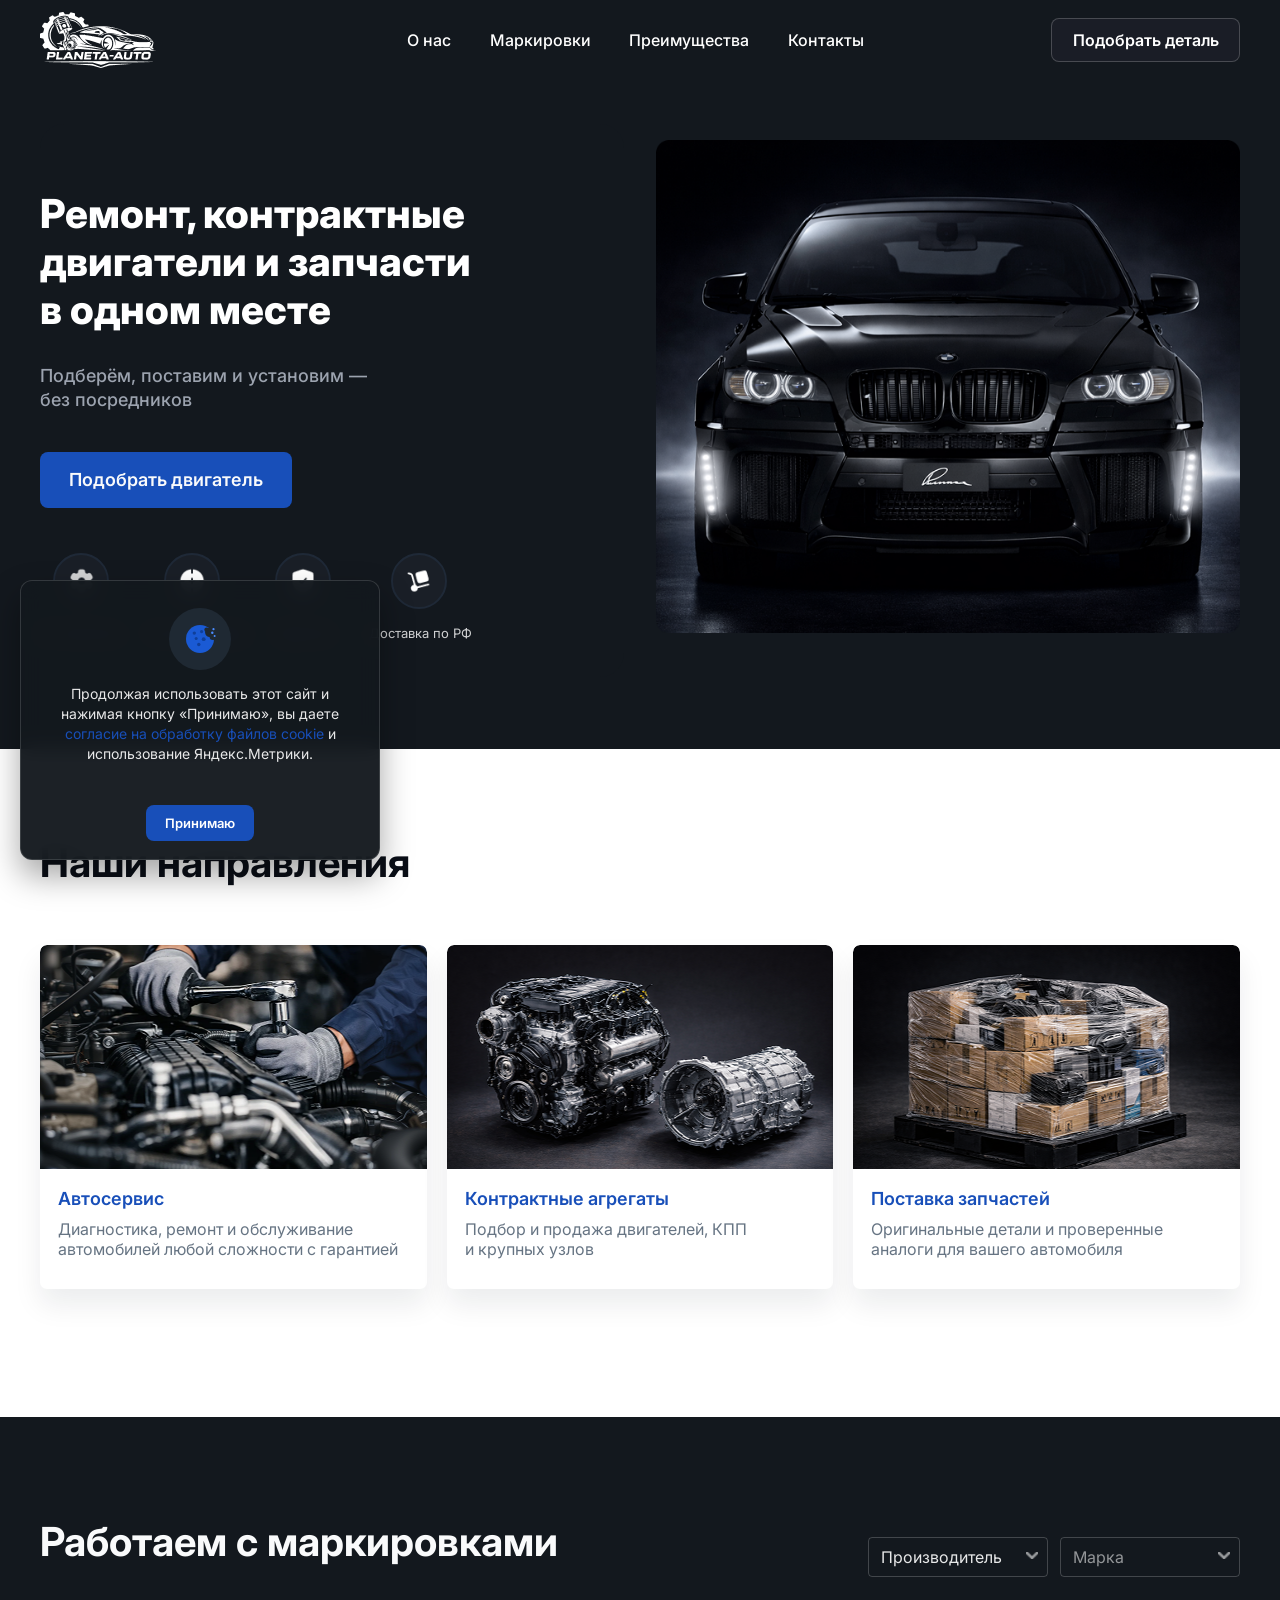
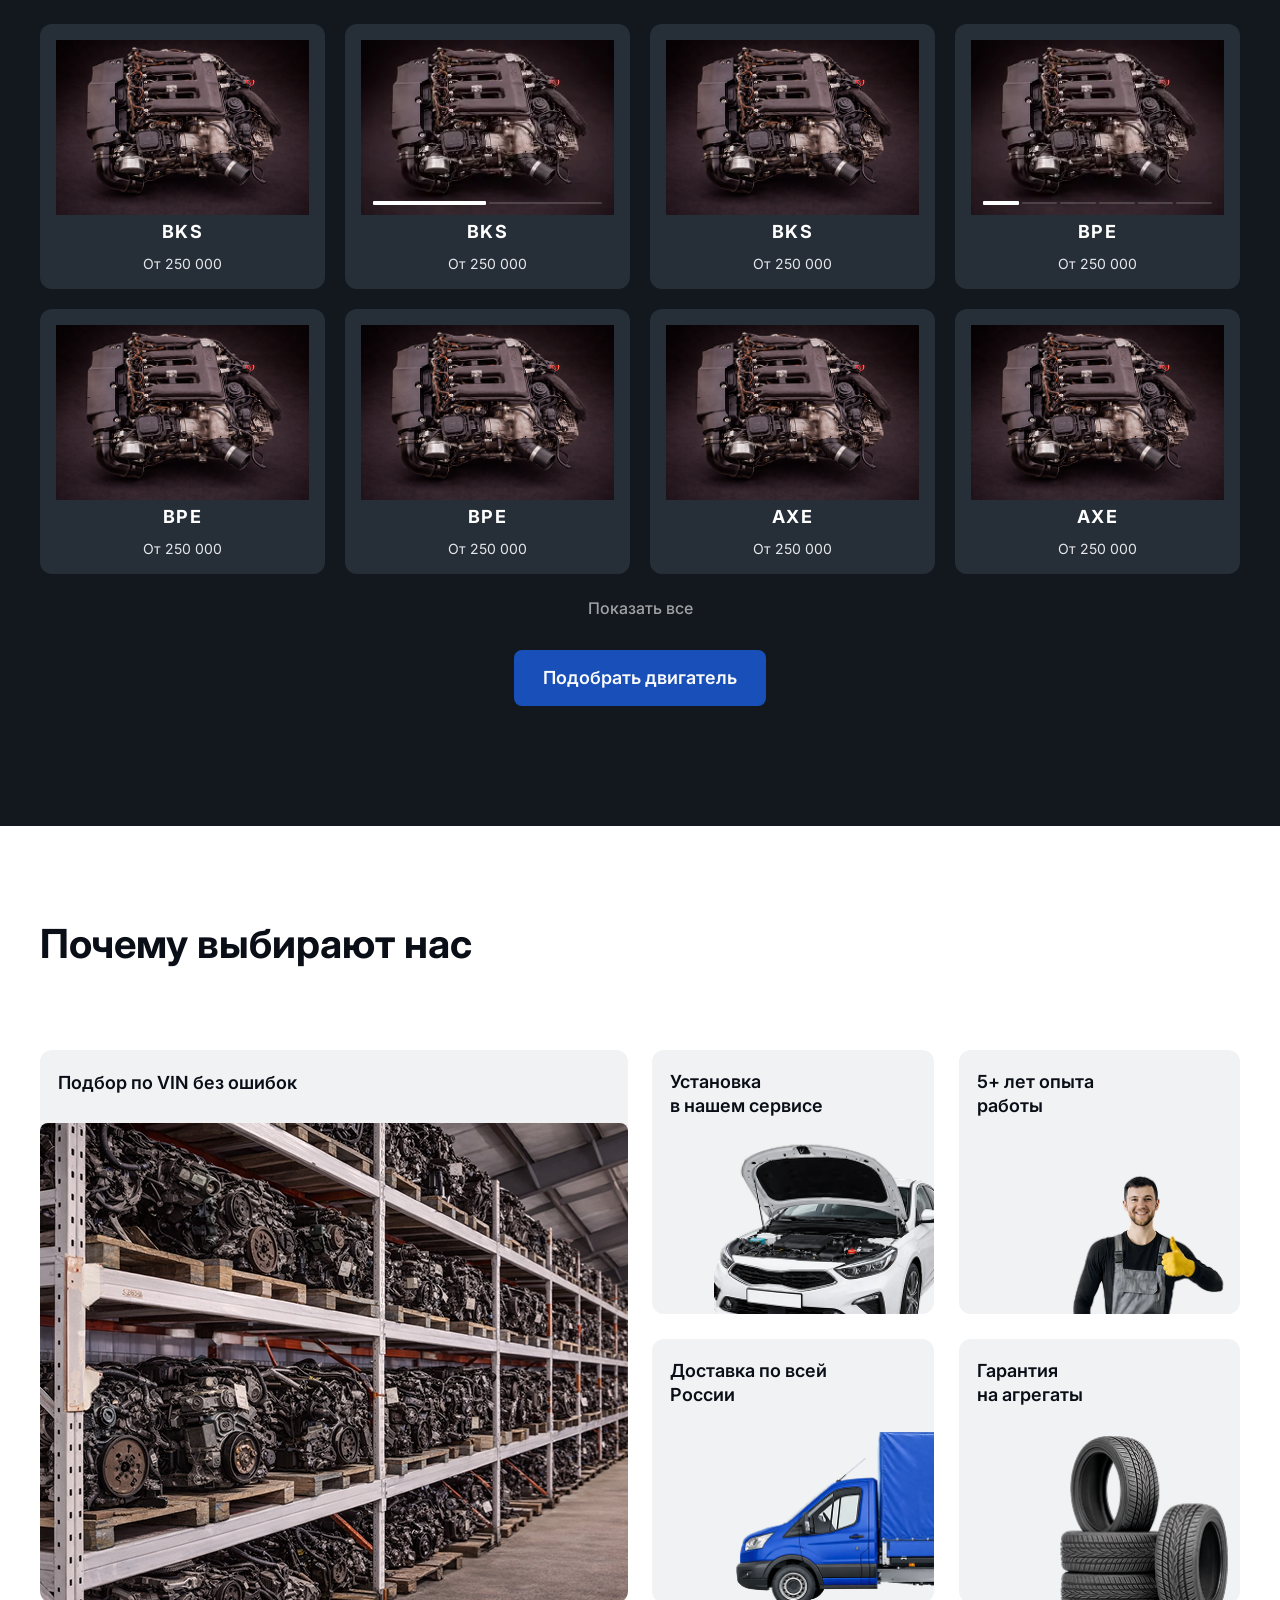
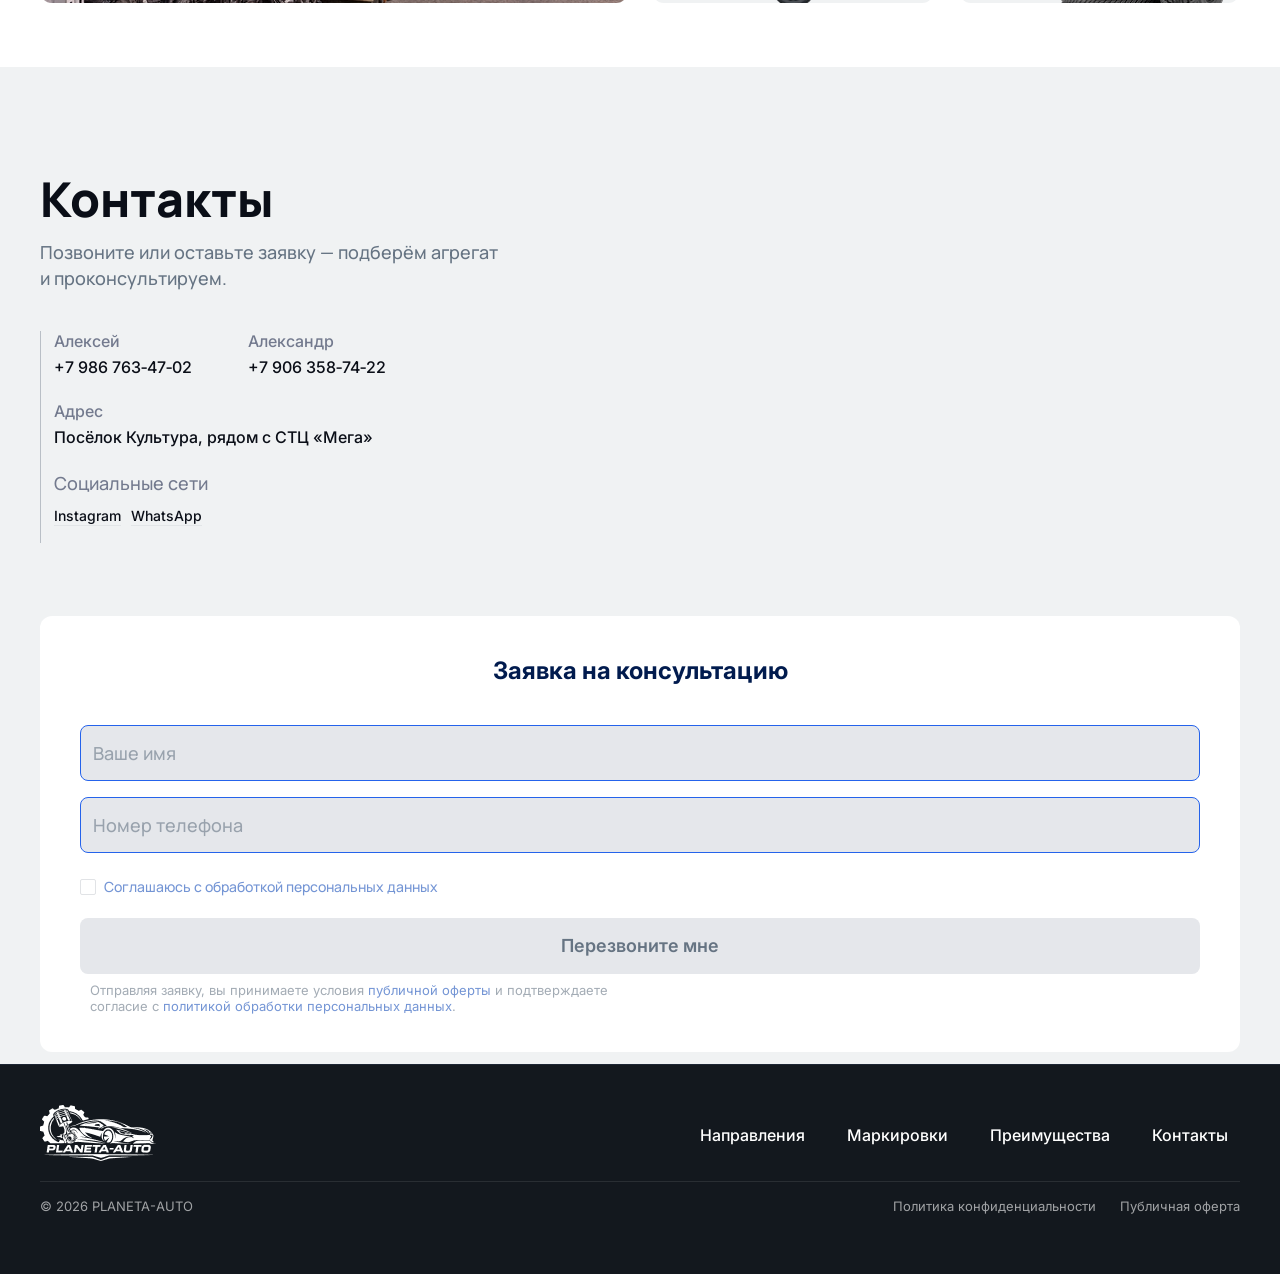
==== commit 33a00cf0: "dsa" ====
--- a/index.html
+++ b/index.html
@@ -220,7 +220,12 @@
           </article>
 
           <article class="card card--mark" data-popularity="2" data-maker="great-wall" data-brand="haval">
-            <div class="card__image card__image--mark" data-slides="assets/mark.png">
+            <div
+              class="card__image card__image--mark card__image--mark-preview"
+              data-slides="assets/mark.png"
+              data-gallery="assets/mark.png,assets/1.png"
+              data-preview="assets/mark-thumb.webp,assets/1-thumb.webp"
+            >
               <div class="mark-slider"></div>
             </div>
             <div class="card__body">
@@ -380,6 +385,9 @@
         <div class="lightbox card-modal" id="lightbox" aria-hidden="true">
       <div class="lightbox__backdrop"></div>
       <div class="lightbox__panel card-modal__panel">
+        <div class="card-modal__loader" id="cardModalLoader" aria-hidden="true">
+          <div class="card-modal__loader-spinner"></div>
+        </div>
         <button type="button" class="card-modal__close" aria-label="Закрыть">
           <img src="assets/FrameCross.png" alt="" width="48" height="48" loading="lazy" />
         </button>
--- a/styles.css
+++ b/styles.css
@@ -1473,6 +1473,35 @@
   box-sizing: border-box;
   overflow-y: auto;
   overflow-x: hidden;
+}
+
+.card-modal__loader {
+  position: absolute;
+  inset: 0;
+  display: none;
+  align-items: center;
+  justify-content: center;
+  background: rgba(15, 23, 42, 0.9);
+  z-index: 3;
+}
+
+.card-modal__loader.is-visible {
+  display: flex;
+}
+
+.card-modal__loader-spinner {
+  width: 48px;
+  height: 48px;
+  border-radius: 999px;
+  border: 3px solid rgba(148, 163, 184, 0.3);
+  border-top-color: #3b82f6;
+  animation: card-modal-loader-spin 0.8s linear infinite;
+}
+
+@keyframes card-modal-loader-spin {
+  to {
+    transform: rotate(360deg);
+  }
 }
 
 @media (min-width: 769px) {
